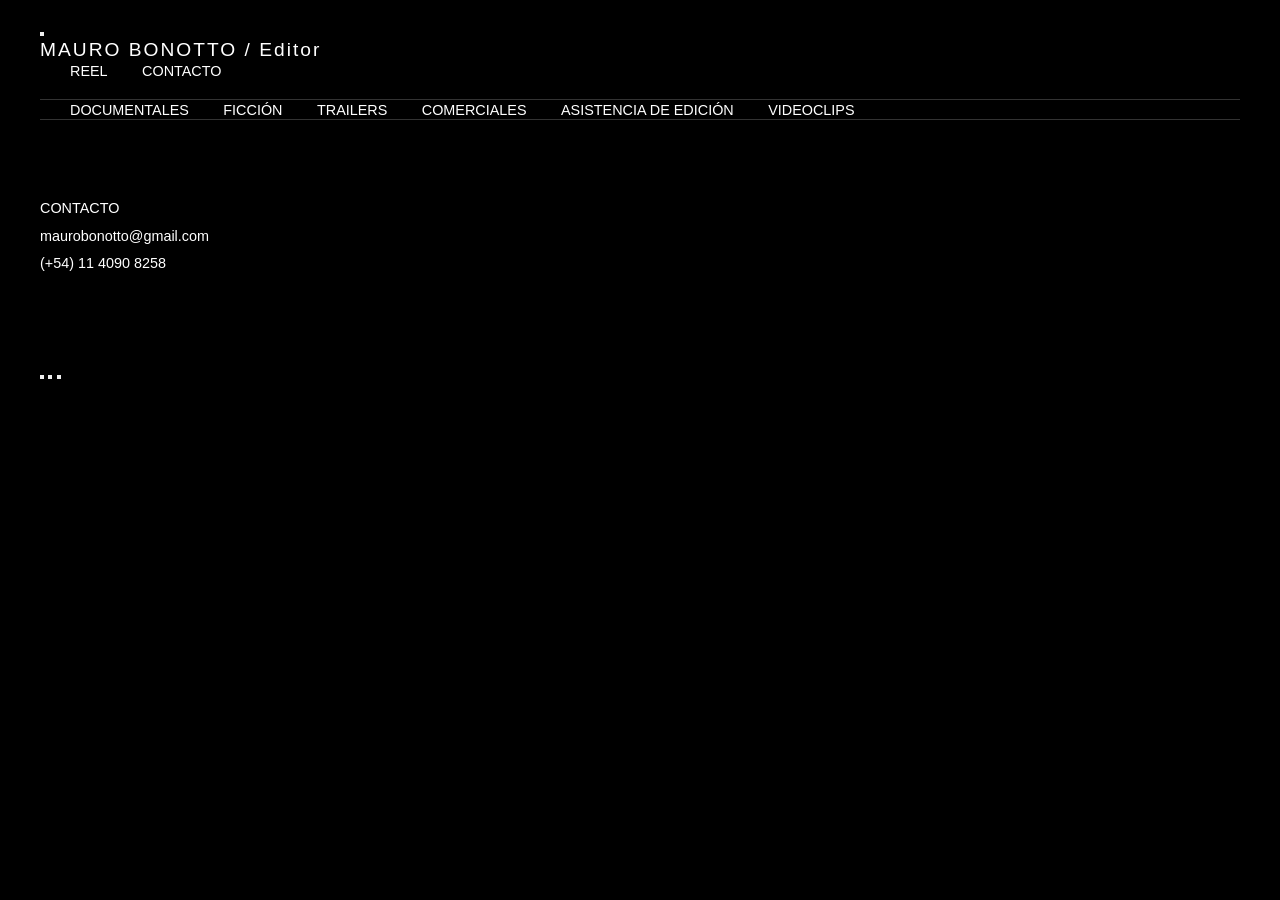
==== index.html @ d6634f9d "Update index.html" ====
<!DOCTYPE html>
<html lang="es">
<head>
    <meta charset="UTF-8">
    <meta name="viewport" content="width=device-width, initial-scale=1.0">
    <title>MAURO BONOTTO / Editor</title>
    <link rel="stylesheet" href="styles.css">
</head>
<body>
    <header class="navbar">
        <div class="navbar-container">
            <button class="menu-toggle" id="menu-toggle" aria-label="Abrir menú">
                <span class="bar"></span>
                <span class="bar"></span>
                <span class="bar"></span>
            </button>
            <h1 class="brand-title">MAURO BONOTTO / Editor</h1>
            <nav class="nav-links">
                <a href="#" id="btnReel">Reel</a>
                <a href="#contacto">Contacto</a>
            </nav>
        </div>
    </header>

    <div class="menu-overlay" id="menu-overlay"></div>
    <div class="sidebar-menu" id="sidebar-menu">
        <nav class="sidebar-nav">
            <a href="#documentales" class="sidebar-link">DOCUMENTALES</a>
            <a href="#ficcion" class="sidebar-link">FICCIÓN</a>
            <a href="#trailers" class="sidebar-link">TRAILERS</a>
            <a href="#comerciales" class="sidebar-link">COMERCIALES</a>
            <a href="#asistencia" class="sidebar-link">ASISTENCIA DE EDICIÓN</a>
            <a href="#videoclips" class="sidebar-link">VIDEOCLIPS</a>
        </nav>
    </div>

    <main id="portfolio" class="portfolio-container">
        <!-- Las secciones se generarán dinámicamente con JavaScript -->
    </main>

    <footer id="contacto" class="contact-section">
        <div class="contact-content">
            <p>CONTACTO</p>
            <p>maurobonotto@gmail.com</p>
            <p>(+54) 11 4090 8258</p>
        </div>
    </footer>

    <div class="video-modal" id="video-modal">
        <button class="modal-close" id="modal-close" aria-label="Cerrar modal"></button>
        <button class="nav-btn prev" id="btn-prev" aria-label="Anterior"></button>
        <button class="nav-btn next" id="btn-next" aria-label="Siguiente"></button>
        <div class="modal-content" id="modal-media-content"></div>
    </div>

    <script src="script.js"></script>
</body>
</html>
---- styles.css ----
/* Reset y Base */
* {
    margin: 0;
    padding: 0;
    box-sizing: border-box;
}

body {
    background-color: #000000;
    color: #ffffff;
    font-family: 'Helvetica Neue', Helvetica, Arial, sans-serif;
    line-height: 1.2;
    padding: 0 40px;
}

/* Header */
header {
    height: 100px;
    display: flex;
    align-items: center;
    justify-content: space-between;
    border-bottom: 1px solid #333;
}

h1 {
    font-size: 1.2rem;
    font-weight: 400;
    letter-spacing: 2px;
}

nav a {
    color: #ffffff;
    text-decoration: none;
    font-size: 0.9rem;
    margin-left: 30px;
    text-transform: uppercase;
}

/* Secciones y Grilla */
section {
    padding: 60px 0;
}

h2 {
    font-size: 1.5rem;
    margin-bottom: 30px;
    text-transform: uppercase;
    font-weight: 300;
}

.projects-grid {
    display: grid;
    grid-template-columns: repeat(auto-fill, minmax(320px, 1fr));
    gap: 40px 20px;
}

.project-card {
    display: flex;
    flex-direction: column;
}

.project-card img {
    width: 100%;
    aspect-ratio: 16 / 9;
    object-fit: cover;
    background-color: #1a1a1a;
}

.project-info {
    margin-top: 15px;
}

.project-title {
    font-size: 1rem;
    font-weight: bold;
}

.project-desc {
    font-size: 0.85rem;
    color: #888;
    margin-top: 5px;
}

/* Contacto */
footer {
    padding: 80px 0;
    border-top: 1px solid #333;
    font-size: 0.9rem;
}

footer p {
    margin-bottom: 10px;
}
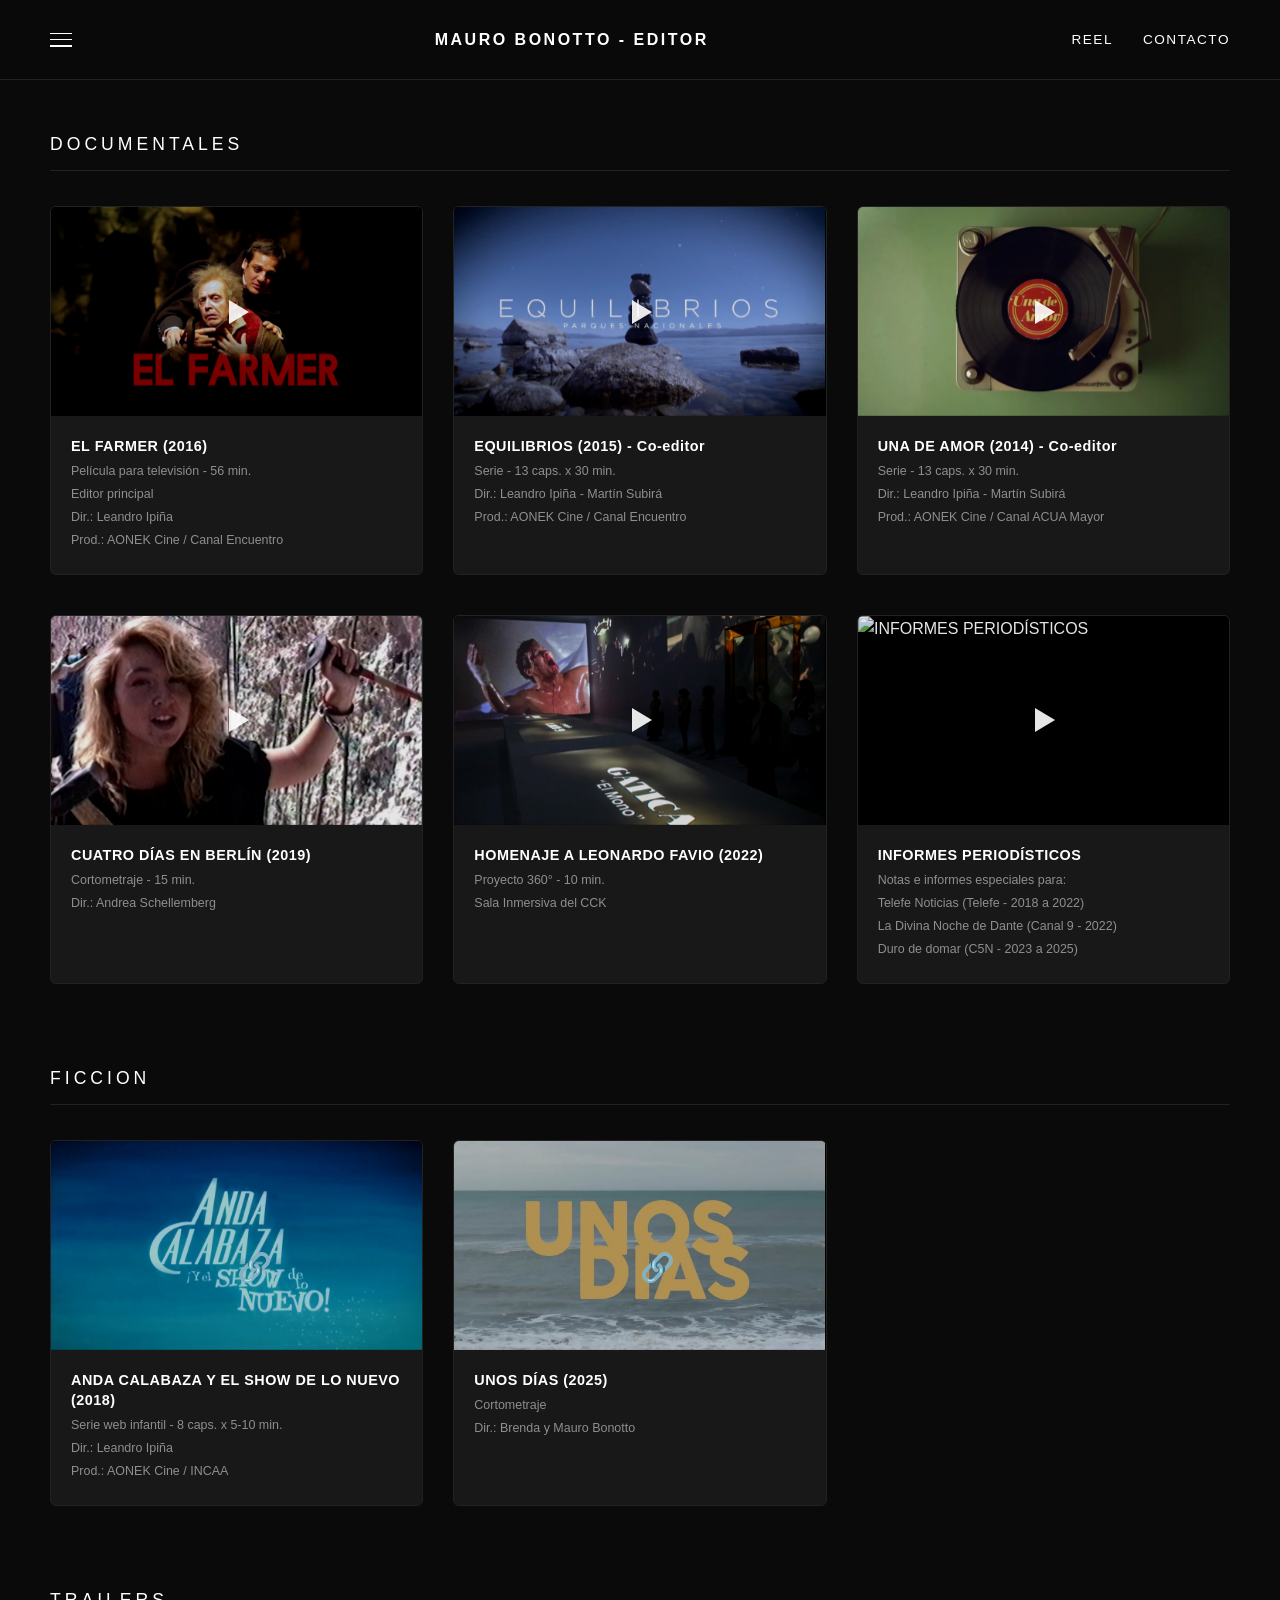
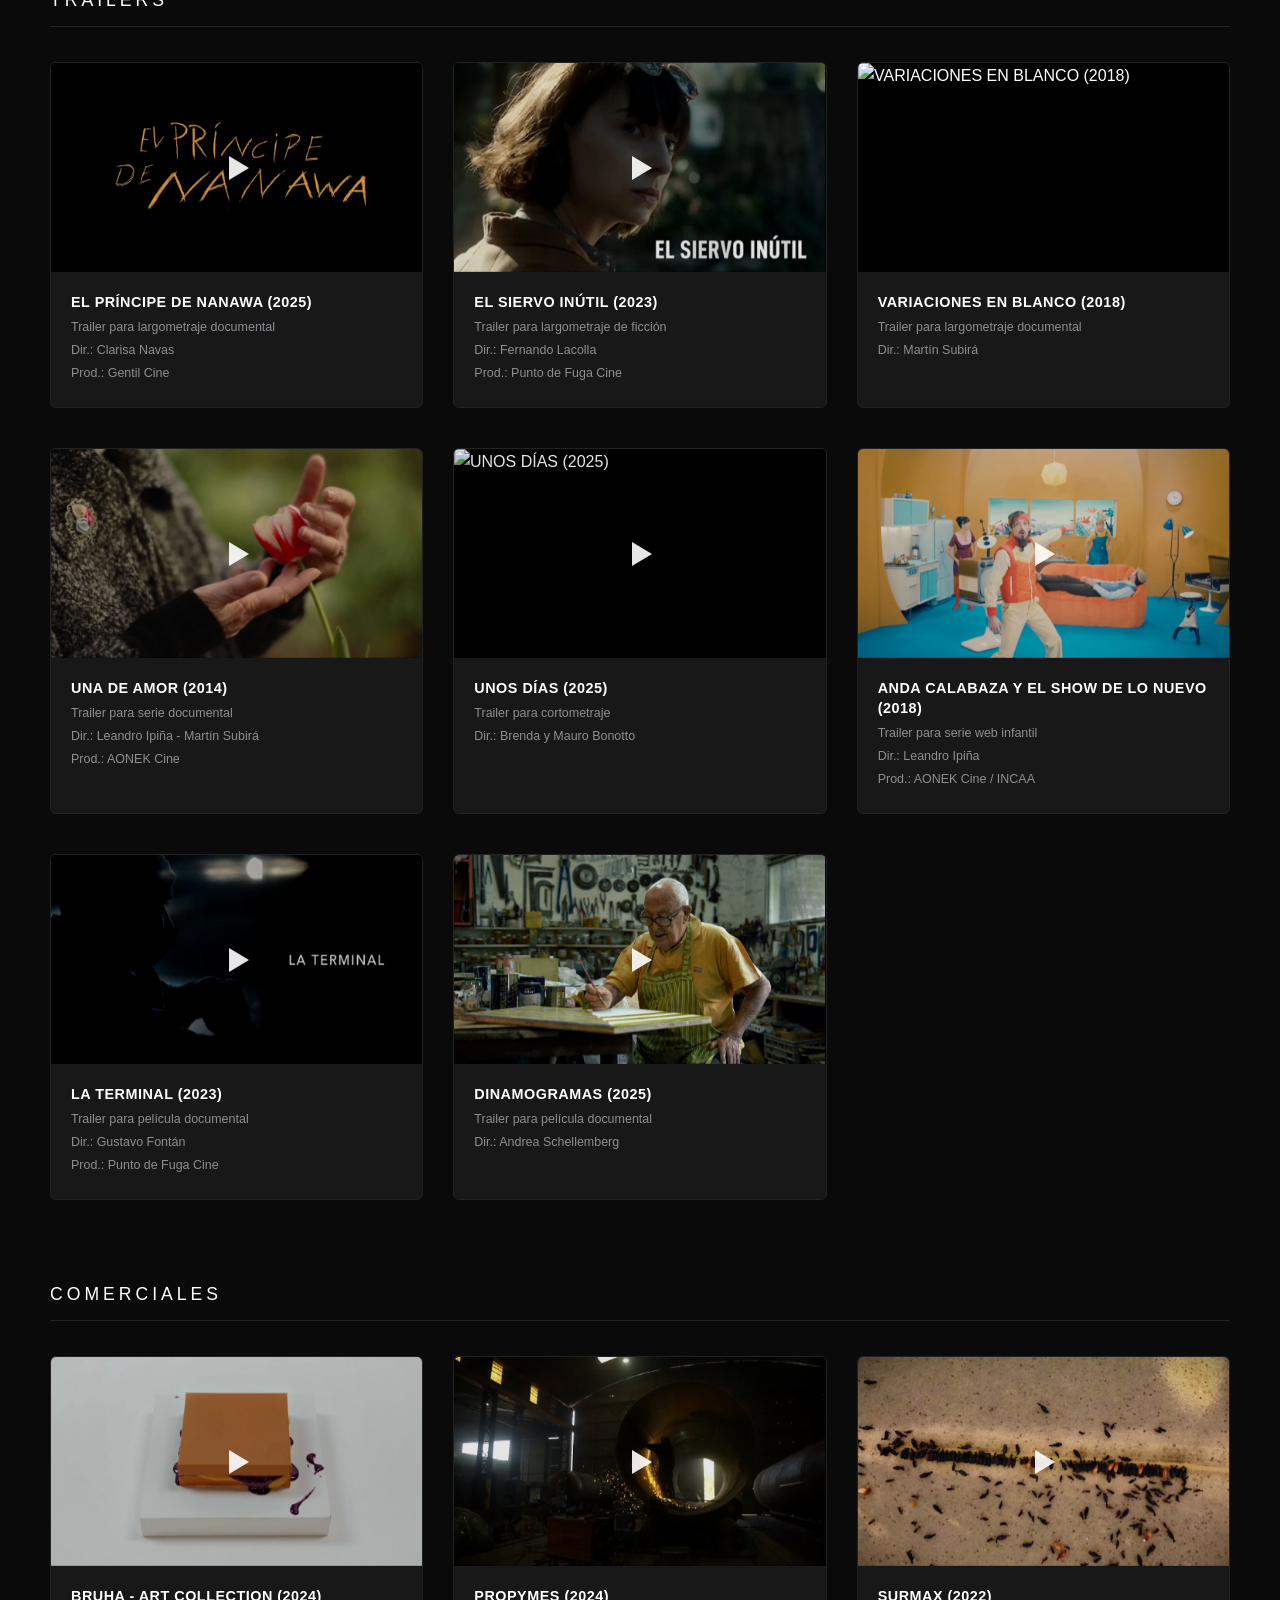
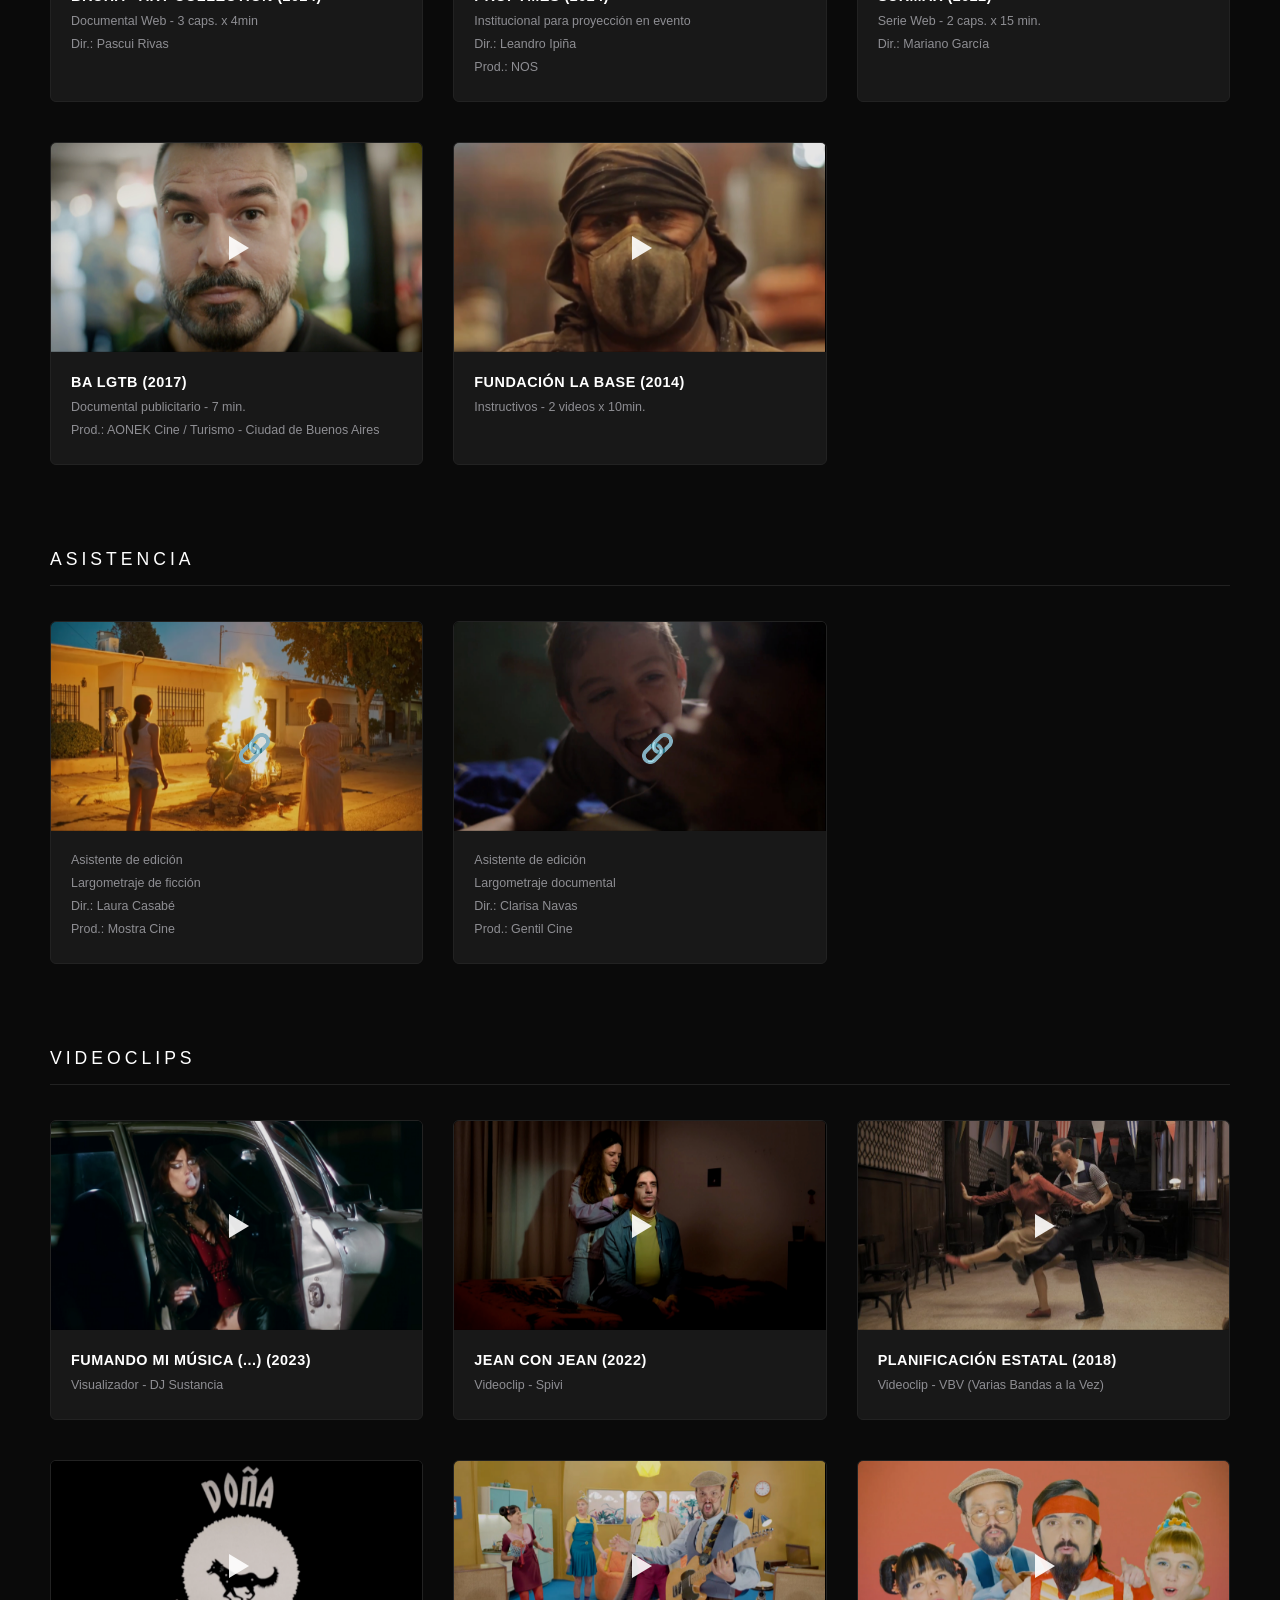
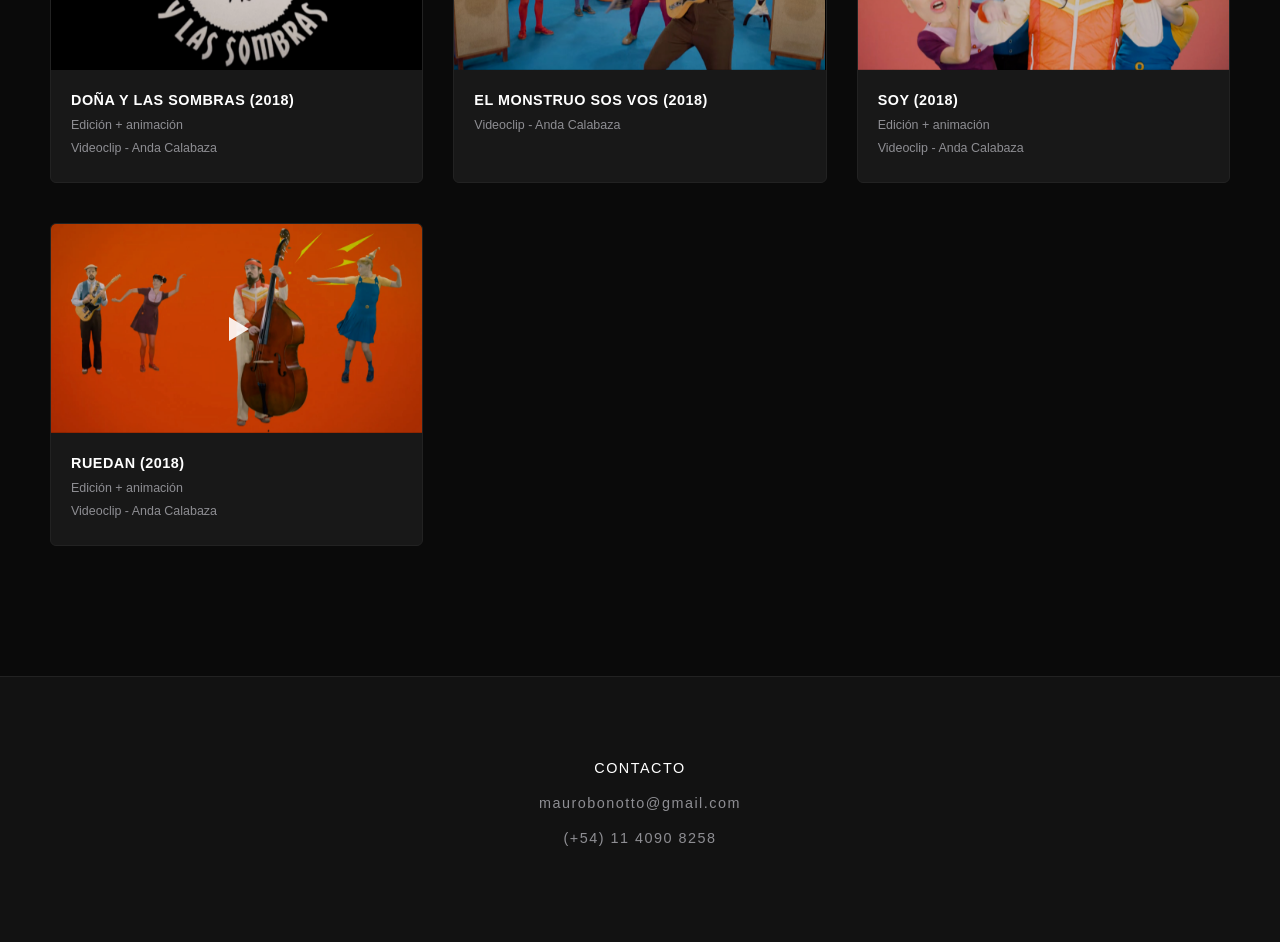
==== commit c99f80ed: "Update index.html" ====
--- a/index.html
+++ b/index.html
@@ -14,7 +14,7 @@
                 <span class="bar"></span>
                 <span class="bar"></span>
             </button>
-            <h1 class="brand-title">MAURO BONOTTO / Editor</h1>
+            <h1 class="brand-title">MAURO BONOTTO - Editor</h1>
             <nav class="nav-links">
                 <a href="#" id="btnReel">Reel</a>
                 <a href="#contacto">Contacto</a>
@@ -34,9 +34,7 @@
         </nav>
     </div>
 
-    <main id="portfolio" class="portfolio-container">
-        <!-- Las secciones se generarán dinámicamente con JavaScript -->
-    </main>
+    <main id="portfolio" class="portfolio-container"></main>
 
     <footer id="contacto" class="contact-section">
         <div class="contact-content">
--- a/styles.css
+++ b/styles.css
@@ -1,93 +1,516 @@
-/* Reset y Base */
-* {
+/* ==========================================================================
+   1. RESET MODERNO Y OPTIMIZACIONES TIPOGRÁFICAS
+   ========================================================================== */
+*, *::before, *::after {
+    box-sizing: border-box;
     margin: 0;
     padding: 0;
-    box-sizing: border-box;
+}
+
+html {
+    scroll-behavior: smooth;
+    text-size-adjust: 100%;
 }
 
 body {
-    background-color: #000000;
-    color: #ffffff;
-    font-family: 'Helvetica Neue', Helvetica, Arial, sans-serif;
-    line-height: 1.2;
-    padding: 0 40px;
-}
-
-/* Header */
-header {
-    height: 100px;
+    background-color: var(--bg-primary);
+    color: var(--text-main);
+    font-family: var(--font-base);
+    line-height: 1.6;
+    text-rendering: optimizeLegibility;
+    -webkit-font-smoothing: antialiased;
+    -moz-osx-font-smoothing: grayscale;
+    padding-top: var(--header-height);
+    overflow-x: hidden;
+}
+
+img {
+    display: block;
+    max-width: 100%;
+    height: auto;
+}
+
+/* ==========================================================================
+   2. VARIABLES DE DISEÑO (SISTEMA DE DISEÑO)
+   ========================================================================== */
+:root {
+    --bg-primary: #0a0a0a;
+    --bg-surface: #121212;
+    --bg-card: #181818;
+    --text-main: #ffffff;
+    --text-muted: #8e8e93;
+    --accent: #ffffff;
+    --border-color: #222222;
+    --font-base: -apple-system, BlinkMacSystemFont, "SF Pro Display", "Segoe UI", Roboto, Helvetica, Arial, sans-serif;
+    --max-width: 1240px;
+    --header-height: 80px;
+    --transition-smooth: 0.3s cubic-bezier(0.25, 1, 0.5, 1);
+}
+
+/* ==========================================================================
+   3. NAVEGACIÓN Y CABECERA (NAVBAR)
+   ========================================================================== */
+.navbar {
+    position: fixed;
+    top: 0;
+    left: 0;
+    width: 100%;
+    height: var(--header-height);
+    background-color: rgba(10, 10, 10, 0.85);
+    backdrop-filter: blur(20px);
+    -webkit-backdrop-filter: blur(20px);
+    border-bottom: 1px solid var(--border-color);
+    z-index: 1000;
+}
+
+.navbar-container {
+    max-width: var(--max-width);
+    height: 100%;
+    margin: 0 auto;
+    padding: 0 30px;
     display: flex;
     align-items: center;
     justify-content: space-between;
-    border-bottom: 1px solid #333;
-}
-
-h1 {
-    font-size: 1.2rem;
-    font-weight: 400;
+}
+
+.brand-title {
+    font-size: 1rem;
+    font-weight: 600;
+    letter-spacing: 2.5px;
+    text-transform: uppercase;
+}
+
+.nav-links {
+    display: flex;
+    gap: 30px;
+}
+
+.nav-links a {
+    color: var(--text-main);
+    text-decoration: none;
+    font-size: 0.85rem;
+    font-weight: 500;
+    letter-spacing: 1.5px;
+    text-transform: uppercase;
+    transition: opacity var(--transition-smooth);
+}
+
+.nav-links a:hover {
+    opacity: 0.6;
+}
+
+/* Botón Menú Hamburguesa */
+.menu-toggle {
+    display: flex;
+    flex-direction: column;
+    justify-content: space-between;
+    width: 22px;
+    height: 14px;
+    background: none;
+    border: none;
+    cursor: pointer;
+    z-index: 1100;
+}
+
+.menu-toggle .bar {
+    width: 100%;
+    height: 1.5px;
+    background-color: var(--text-main);
+    transition: transform var(--transition-smooth), opacity var(--transition-smooth);
+    transform-origin: left center;
+}
+
+.menu-toggle.open .bar:nth-child(1) {
+    transform: rotate(45deg) translateY(-2px);
+}
+
+.menu-toggle.open .bar:nth-child(2) {
+    opacity: 0;
+    transform: scaleX(0);
+}
+
+.menu-toggle.open .bar:nth-child(3) {
+    transform: rotate(-45deg) translateY(2px);
+}
+
+/* ==========================================================================
+   4. MENÚ LATERAL DESPLEGABLE (SIDEBAR)
+   ========================================================================== */
+.sidebar-menu {
+    position: fixed;
+    top: 0;
+    left: -320px;
+    width: 320px;
+    height: 100%;
+    background-color: var(--bg-surface);
+    border-right: 1px solid var(--border-color);
+    transition: transform var(--transition-smooth);
+    z-index: 1050;
+    padding-top: 110px;
+    will-change: transform;
+}
+
+.sidebar-menu.active {
+    transform: translateX(320px);
+}
+
+.sidebar-nav {
+    display: flex;
+    flex-direction: column;
+}
+
+.sidebar-link {
+    color: var(--text-muted);
+    text-decoration: none;
+    padding: 16px 40px;
+    font-size: 0.8rem;
+    font-weight: 500;
     letter-spacing: 2px;
-}
-
-nav a {
-    color: #ffffff;
-    text-decoration: none;
-    font-size: 0.9rem;
-    margin-left: 30px;
-    text-transform: uppercase;
-}
-
-/* Secciones y Grilla */
-section {
-    padding: 60px 0;
-}
-
-h2 {
-    font-size: 1.5rem;
-    margin-bottom: 30px;
-    text-transform: uppercase;
-    font-weight: 300;
+    border-left: 2px solid transparent;
+    transition: color var(--transition-smooth), background-color var(--transition-smooth), border-color var(--transition-smooth);
+}
+
+.sidebar-link:hover {
+    color: var(--text-main);
+    background-color: rgba(255, 255, 255, 0.03);
+    border-left-color: var(--accent);
+}
+
+.menu-overlay {
+    position: fixed;
+    top: 0;
+    left: 0;
+    width: 100vw;
+    height: 100vh;
+    background-color: rgba(0, 0, 0, 0.6);
+    opacity: 0;
+    visibility: hidden;
+    transition: opacity var(--transition-smooth), visibility var(--transition-smooth);
+    z-index: 1040;
+    backdrop-filter: blur(4px);
+    -webkit-backdrop-filter: blur(4px);
+}
+
+.menu-overlay.active {
+    opacity: 1;
+    visibility: visible;
+}
+
+/* ==========================================================================
+   5. CONTENEDOR PRINCIPAL Y MATRIZ DE PROYECTOS (GRID)
+   ========================================================================== */
+.portfolio-container {
+    max-width: var(--max-width);
+    margin: 0 auto;
+    padding: 50px 30px;
+}
+
+.category-section {
+    margin-bottom: 80px;
+    scroll-margin-top: calc(var(--header-height) + 20px);
+}
+
+.category-title {
+    font-size: 1.1rem;
+    font-weight: 500;
+    letter-spacing: 4px;
+    margin-bottom: 35px;
+    border-bottom: 1px solid var(--border-color);
+    padding-bottom: 12px;
 }
 
 .projects-grid {
     display: grid;
-    grid-template-columns: repeat(auto-fill, minmax(320px, 1fr));
-    gap: 40px 20px;
-}
-
+    grid-template-columns: repeat(3, 1fr);
+    gap: 40px 30px;
+}
+
+/* Tarjetas de Contenido */
 .project-card {
+    background-color: var(--bg-card);
+    border: 1px solid var(--border-color);
+    border-radius: 6px;
+    overflow: hidden;
     display: flex;
     flex-direction: column;
-}
-
-.project-card img {
+    transition: border-color var(--transition-smooth);
+}
+
+.project-card:hover {
+    border-color: #444444;
+}
+
+.image-wrapper {
+    position: relative;
     width: 100%;
     aspect-ratio: 16 / 9;
+    background-color: #000;
+    cursor: pointer;
+    overflow: hidden;
+}
+
+.image-wrapper img {
+    width: 100%;
+    height: 100%;
     object-fit: cover;
-    background-color: #1a1a1a;
-}
-
-.project-info {
-    margin-top: 15px;
+    transition: transform 0.6s cubic-bezier(0.25, 1, 0.5, 1);
+    will-change: transform;
+}
+
+.image-wrapper:hover img {
+    transform: scale(1.04);
+}
+
+/* Capa de Reproducción Avanzada */
+.play-overlay {
+    position: absolute;
+    top: 0;
+    left: 0;
+    width: 100%;
+    height: 100%;
+    background-color: rgba(0, 0, 0, 0.1);
+    display: flex;
+    align-items: center;
+    justify-content: center;
+    transition: background-color var(--transition-smooth);
+}
+
+.image-wrapper:hover .play-overlay {
+    background-color: rgba(0, 0, 0, 0.4);
+}
+
+.play-overlay::after {
+    content: '';
+    width: 0;
+    height: 0;
+    border-top: 12px solid transparent;
+    border-bottom: 12px solid transparent;
+    border-left: 20px solid rgba(255, 255, 255, 0.9);
+    margin-left: 4px;
+    transition: transform var(--transition-smooth);
+}
+
+.image-wrapper:hover .play-overlay::after {
+    transform: scale(1.1);
+}
+
+/* Icono para enlace externo */
+.image-wrapper.link-externo .play-overlay::after {
+    content: '🔗';
+    border: none;
+    font-size: 28px;
+    background: none;
+    margin-left: 0;
 }
 
 .project-title {
-    font-size: 1rem;
-    font-weight: bold;
-}
-
-.project-desc {
-    font-size: 0.85rem;
-    color: #888;
-    margin-top: 5px;
-}
-
-/* Contacto */
-footer {
-    padding: 80px 0;
-    border-top: 1px solid #333;
     font-size: 0.9rem;
-}
-
-footer p {
-    margin-bottom: 10px;
-}
+    font-weight: 600;
+    letter-spacing: 0.5px;
+    padding: 20px 20px 6px 20px;
+    line-height: 1.4;
+}
+
+.project-details {
+    padding: 0 20px 20px 20px;
+    flex-grow: 1;
+}
+
+.project-detail-line {
+    font-size: 0.78rem;
+    color: var(--text-muted);
+    margin-bottom: 3px;
+}
+
+/* Modificadores estéticos específicos */
+.title-shorten .project-title {
+    display: none;
+}
+.title-shorten .project-details {
+    padding-top: 20px;
+}
+
+/* ==========================================================================
+   6. INTERFAZ MODAL Y CONTENEDORES DE VIDEO
+   ========================================================================== */
+.video-modal {
+    position: fixed;
+    top: 0;
+    left: 0;
+    width: 100vw;
+    height: 100vh;
+    background-color: rgba(5, 5, 5, 0.98);
+    display: flex;
+    align-items: center;
+    justify-content: center;
+    opacity: 0;
+    visibility: hidden;
+    transition: opacity var(--transition-smooth), visibility var(--transition-smooth);
+    z-index: 2000;
+}
+
+.video-modal.active {
+    opacity: 1;
+    visibility: visible;
+}
+
+.modal-content {
+    width: 92%;
+    max-width: 1000px;
+    position: relative;
+    box-shadow: 0 20px 50px rgba(0,0,0,0.8);
+}
+
+.iframe-container {
+    position: relative;
+    width: 100%;
+    aspect-ratio: 16 / 9;
+}
+
+.iframe-container iframe {
+    position: absolute;
+    top: 0;
+    left: 0;
+    width: 100%;
+    height: 100%;
+    border: 0;
+}
+
+.modal-close {
+    position: absolute;
+    top: -45px;
+    right: 0;
+    background: none;
+    border: none;
+    color: var(--text-muted);
+    font-size: 32px;
+    line-height: 1;
+    cursor: pointer;
+    transition: color var(--transition-smooth);
+}
+
+.modal-close::before {
+    content: '✕';
+}
+
+.modal-close:hover {
+    color: var(--text-main);
+}
+
+.nav-btn {
+    position: absolute;
+    top: 50%;
+    transform: translateY(-50%);
+    background: rgba(20, 20, 20, 0.6);
+    border: 1px solid rgba(255,255,255,0.1);
+    color: #fff;
+    font-size: 20px;
+    padding: 16px 20px;
+    cursor: pointer;
+    z-index: 2100;
+    display: none;
+    border-radius: 6px;
+    transition: background var(--transition-smooth), border-color var(--transition-smooth);
+    backdrop-filter: blur(10px);
+    -webkit-backdrop-filter: blur(10px);
+}
+
+.nav-btn:hover {
+    background: rgba(0, 0, 0, 0.9);
+    border-color: rgba(255,255,255,0.3);
+}
+
+.prev {
+    left: -80px;
+}
+
+.next {
+    right: -80px;
+}
+
+/* ==========================================================================
+   7. SECCIÓN DE CONTACTO (FOOTER)
+   ========================================================================== */
+.contact-section {
+    border-top: 1px solid var(--border-color);
+    padding: 80px 30px;
+    text-align: center;
+    background-color: var(--bg-surface);
+}
+
+.contact-content p {
+    font-size: 0.9rem;
+    font-weight: 500;
+    letter-spacing: 1.5px;
+    margin-bottom: 12px;
+    color: var(--text-muted);
+}
+
+.contact-content p:first-child {
+    color: var(--text-main);
+}
+
+/* ==========================================================================
+   8. RESPONSIVE DESIGN (BREAKPOINTS)
+   ========================================================================== */
+@media (max-width: 1200px) {
+    .prev { left: 20px; }
+    .next { right: 20px; }
+    .modal-close {
+        top: 20px;
+        right: 20px;
+        z-index: 2200;
+        background: rgba(0,0,0,0.5);
+        width: 44px;
+        height: 44px;
+        border-radius: 50%;
+        font-size: 24px;
+        display: flex;
+        align-items: center;
+        justify-content: center;
+    }
+    .modal-close::before {
+        content: '✕';
+    }
+}
+
+@media (max-width: 1024px) {
+    .projects-grid {
+        grid-template-columns: repeat(2, 1fr);
+        gap: 30px;
+    }
+}
+
+@media (max-width: 768px) {
+    :root {
+        --header-height: 70px;
+    }
+    .portfolio-container {
+        padding: 40px 20px;
+    }
+    .projects-grid {
+        grid-template-columns: 1fr;
+        gap: 30px;
+    }
+    .brand-title {
+        font-size: 0.9rem;
+        letter-spacing: 1.5px;
+    }
+    .nav-links {
+        display: none;
+    }
+    .sidebar-menu {
+        width: 280px;
+        left: -280px;
+    }
+    .sidebar-menu.active {
+        transform: translateX(280px);
+    }
+    .sidebar-link {
+        padding: 16px 30px;
+    }
+    .nav-btn {
+        padding: 12px 16px;
+        font-size: 16px;
+    }
+}
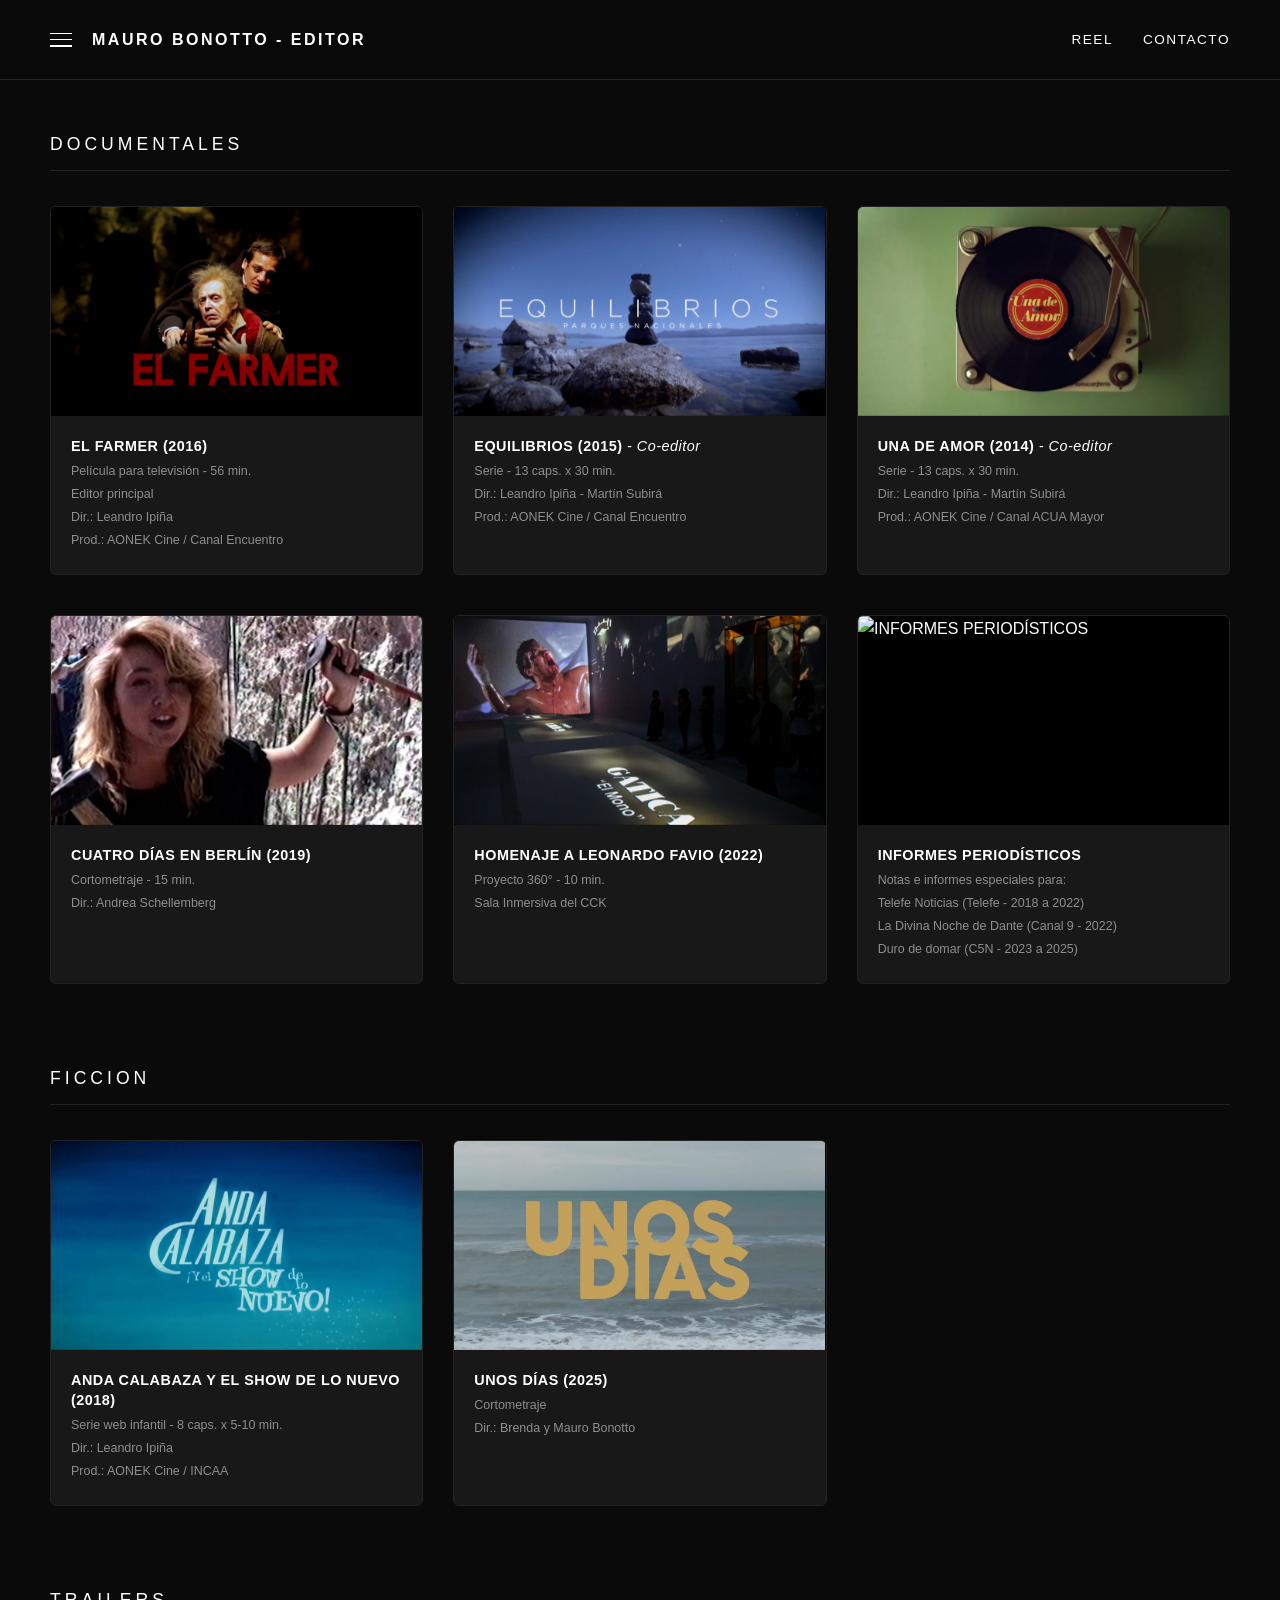
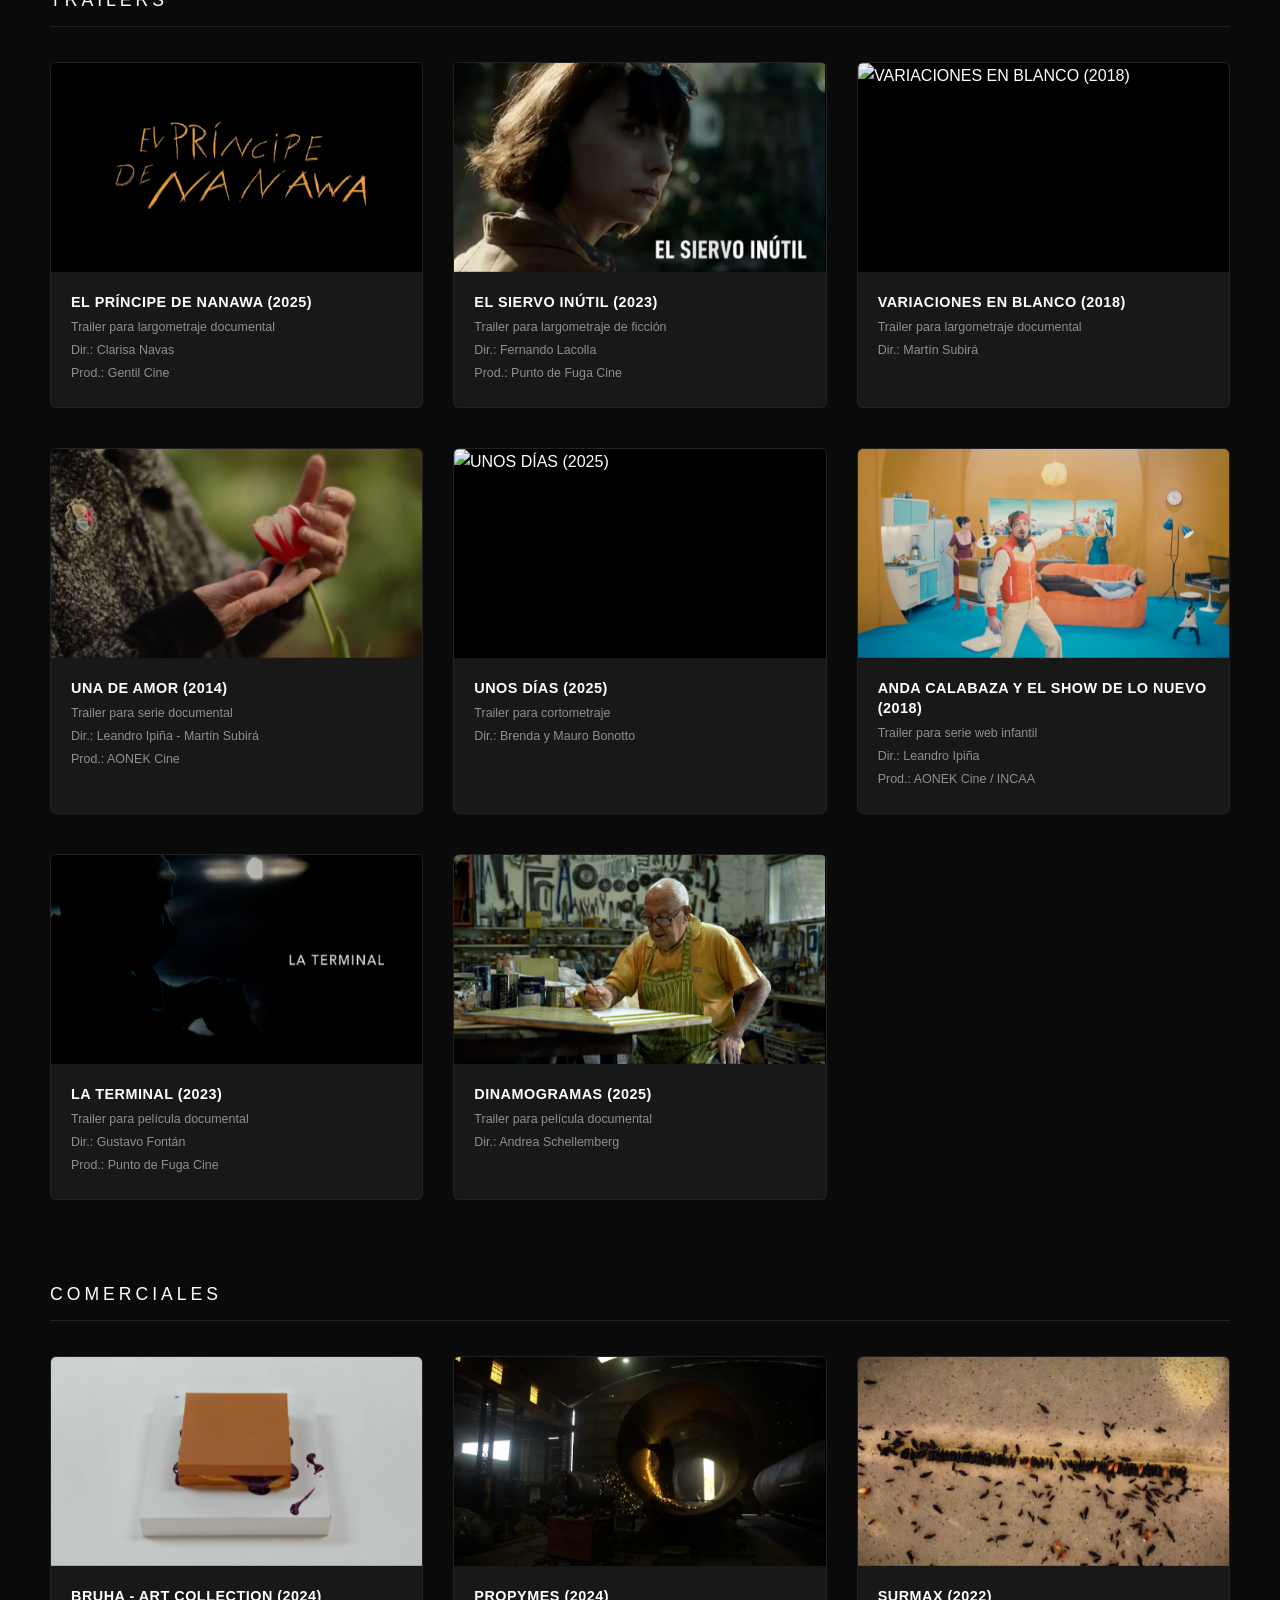
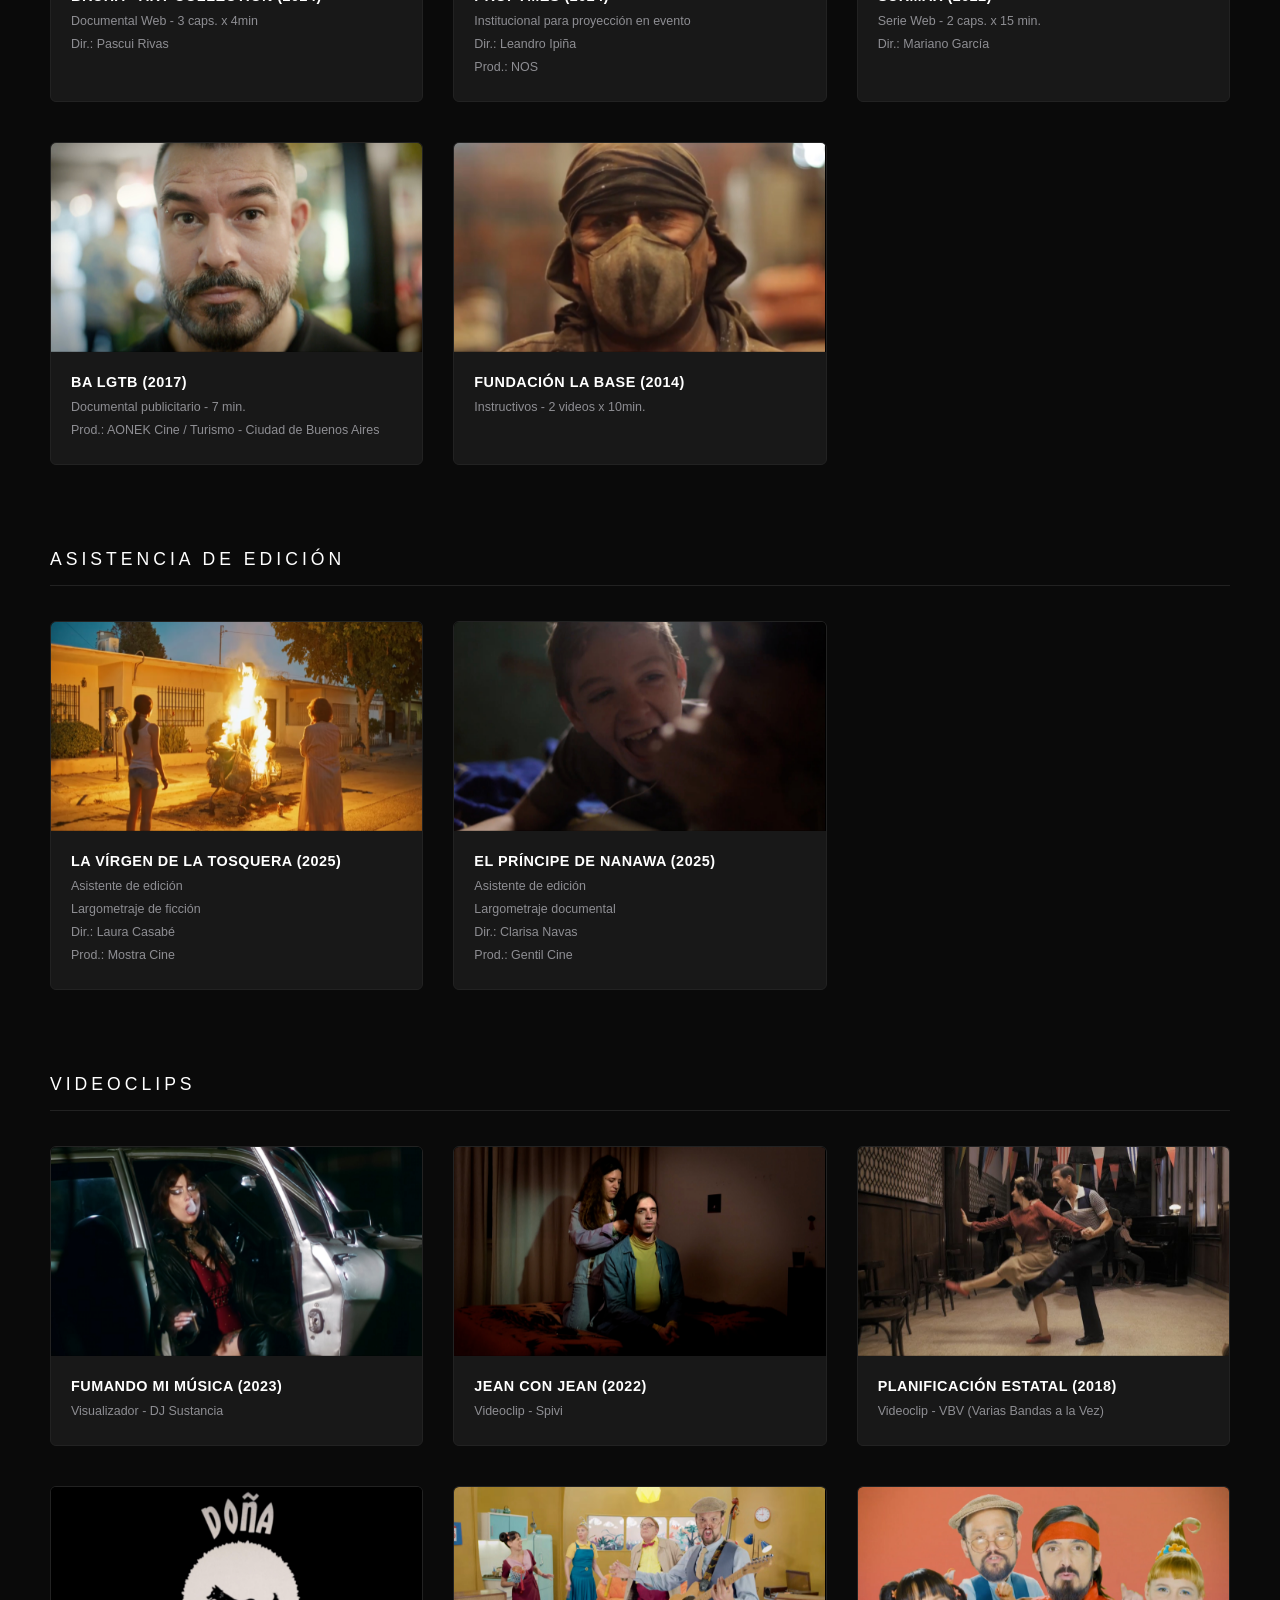
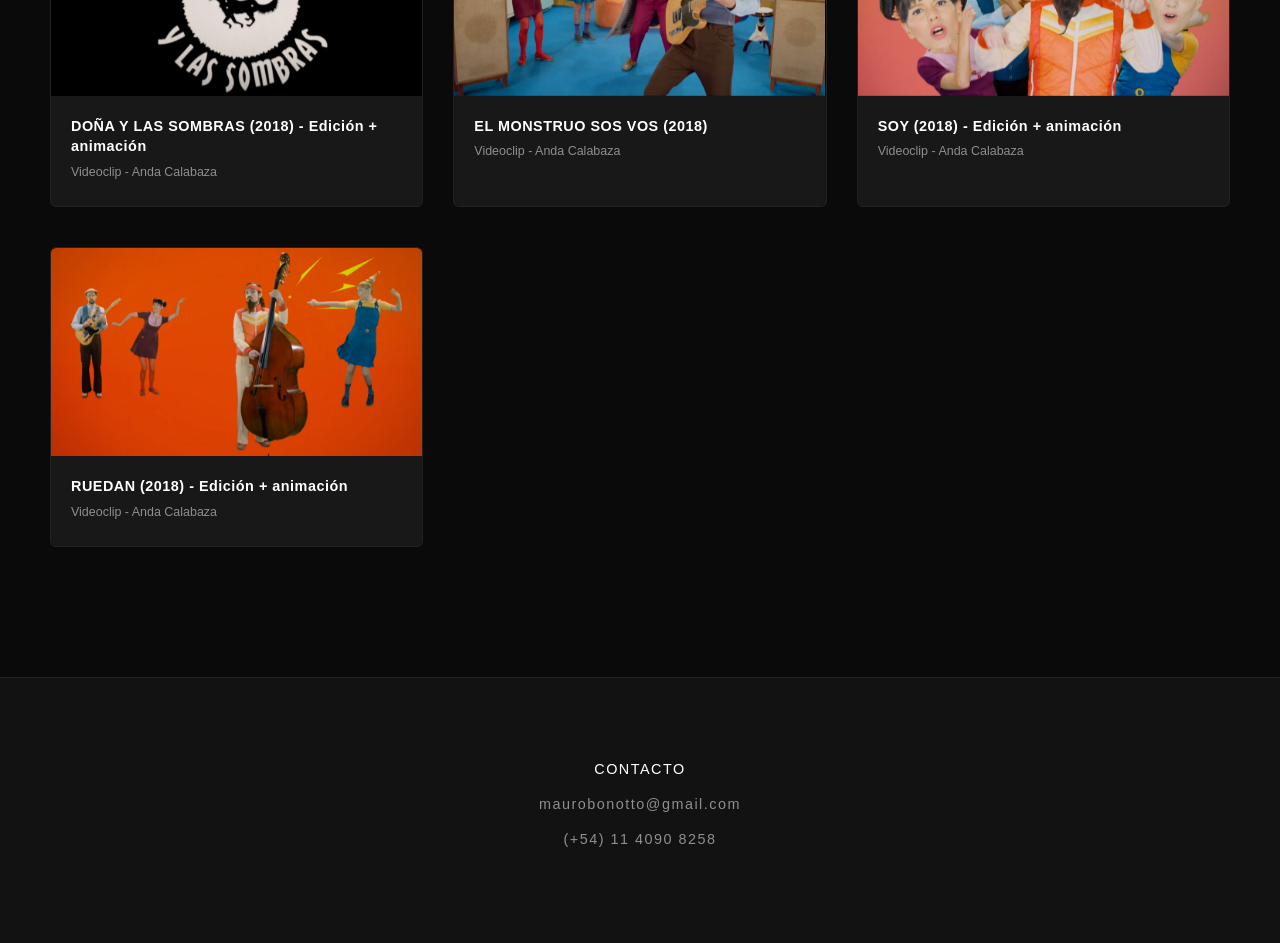
==== commit 569c08b3: "Update index.html" ====
--- a/index.html
+++ b/index.html
@@ -31,6 +31,8 @@
             <a href="#comerciales" class="sidebar-link">COMERCIALES</a>
             <a href="#asistencia" class="sidebar-link">ASISTENCIA DE EDICIÓN</a>
             <a href="#videoclips" class="sidebar-link">VIDEOCLIPS</a>
+            <a href="#" id="sidebarReel" class="sidebar-link">REEL</a>
+            <a href="#contacto" id="sidebarContacto" class="sidebar-link">CONTACTO</a>
         </nav>
     </div>
 
@@ -45,10 +47,12 @@
     </footer>
 
     <div class="video-modal" id="video-modal">
-        <button class="modal-close" id="modal-close" aria-label="Cerrar modal"></button>
-        <button class="nav-btn prev" id="btn-prev" aria-label="Anterior"></button>
-        <button class="nav-btn next" id="btn-next" aria-label="Siguiente"></button>
-        <div class="modal-content" id="modal-media-content"></div>
+        <div class="modal-container">
+            <button class="modal-close" id="modal-close" aria-label="Cerrar modal"></button>
+            <button class="nav-btn prev" id="btn-prev" aria-label="Anterior"></button>
+            <button class="nav-btn next" id="btn-next" aria-label="Siguiente"></button>
+            <div class="modal-content" id="modal-media-content"></div>
+        </div>
     </div>
 
     <script src="script.js"></script>
--- a/styles.css
+++ b/styles.css
@@ -31,7 +31,7 @@
 }
 
 /* ==========================================================================
-   2. VARIABLES DE DISEÑO (SISTEMA DE DISEÑO)
+   2. VARIABLES DE DISEÑO
    ========================================================================== */
 :root {
     --bg-primary: #0a0a0a;
@@ -48,7 +48,7 @@
 }
 
 /* ==========================================================================
-   3. NAVEGACIÓN Y CABECERA (NAVBAR)
+   3. NAVEGACIÓN Y CABECERA
    ========================================================================== */
 .navbar {
     position: fixed;
@@ -70,7 +70,7 @@
     padding: 0 30px;
     display: flex;
     align-items: center;
-    justify-content: space-between;
+    gap: 20px;
 }
 
 .brand-title {
@@ -83,6 +83,7 @@
 .nav-links {
     display: flex;
     gap: 30px;
+    margin-left: auto;
 }
 
 .nav-links a {
@@ -99,7 +100,7 @@
     opacity: 0.6;
 }
 
-/* Botón Menú Hamburguesa */
+/* Menú Hamburguesa */
 .menu-toggle {
     display: flex;
     flex-direction: column;
@@ -134,7 +135,7 @@
 }
 
 /* ==========================================================================
-   4. MENÚ LATERAL DESPLEGABLE (SIDEBAR)
+   4. MENÚ LATERAL
    ========================================================================== */
 .sidebar-menu {
     position: fixed;
@@ -197,7 +198,7 @@
 }
 
 /* ==========================================================================
-   5. CONTENEDOR PRINCIPAL Y MATRIZ DE PROYECTOS (GRID)
+   5. CONTENEDOR PRINCIPAL Y GRID
    ========================================================================== */
 .portfolio-container {
     max-width: var(--max-width);
@@ -225,7 +226,7 @@
     gap: 40px 30px;
 }
 
-/* Tarjetas de Contenido */
+/* Tarjetas */
 .project-card {
     background-color: var(--bg-card);
     border: 1px solid var(--border-color);
@@ -261,22 +262,23 @@
     transform: scale(1.04);
 }
 
-/* Capa de Reproducción Avanzada */
+/* Overlay con iconos (aparece solo al hover) */
 .play-overlay {
     position: absolute;
     top: 0;
     left: 0;
     width: 100%;
     height: 100%;
-    background-color: rgba(0, 0, 0, 0.1);
+    background-color: rgba(0, 0, 0, 0.4);
     display: flex;
     align-items: center;
     justify-content: center;
-    transition: background-color var(--transition-smooth);
+    opacity: 0;
+    transition: opacity var(--transition-smooth);
 }
 
 .image-wrapper:hover .play-overlay {
-    background-color: rgba(0, 0, 0, 0.4);
+    opacity: 1;
 }
 
 .play-overlay::after {
@@ -285,7 +287,7 @@
     height: 0;
     border-top: 12px solid transparent;
     border-bottom: 12px solid transparent;
-    border-left: 20px solid rgba(255, 255, 255, 0.9);
+    border-left: 20px solid #ffffff;
     margin-left: 4px;
     transition: transform var(--transition-smooth);
 }
@@ -294,13 +296,15 @@
     transform: scale(1.1);
 }
 
-/* Icono para enlace externo */
+/* Icono enlace externo */
 .image-wrapper.link-externo .play-overlay::after {
     content: '🔗';
     border: none;
-    font-size: 28px;
+    font-size: 32px;
     background: none;
-    margin-left: 0;
+    margin: 0;
+    line-height: 1;
+    color: #ffffff;
 }
 
 .project-title {
@@ -311,6 +315,11 @@
     line-height: 1.4;
 }
 
+.coeditor {
+    font-style: italic;
+    font-weight: normal;
+}
+
 .project-details {
     padding: 0 20px 20px 20px;
     flex-grow: 1;
@@ -322,16 +331,8 @@
     margin-bottom: 3px;
 }
 
-/* Modificadores estéticos específicos */
-.title-shorten .project-title {
-    display: none;
-}
-.title-shorten .project-details {
-    padding-top: 20px;
-}
-
-/* ==========================================================================
-   6. INTERFAZ MODAL Y CONTENEDORES DE VIDEO
+/* ==========================================================================
+   6. MODAL DE VIDEO
    ========================================================================== */
 .video-modal {
     position: fixed;
@@ -429,7 +430,7 @@
 }
 
 /* ==========================================================================
-   7. SECCIÓN DE CONTACTO (FOOTER)
+   7. CONTACTO
    ========================================================================== */
 .contact-section {
     border-top: 1px solid var(--border-color);
@@ -451,7 +452,7 @@
 }
 
 /* ==========================================================================
-   8. RESPONSIVE DESIGN (BREAKPOINTS)
+   8. RESPONSIVE
    ========================================================================== */
 @media (max-width: 1200px) {
     .prev { left: 20px; }
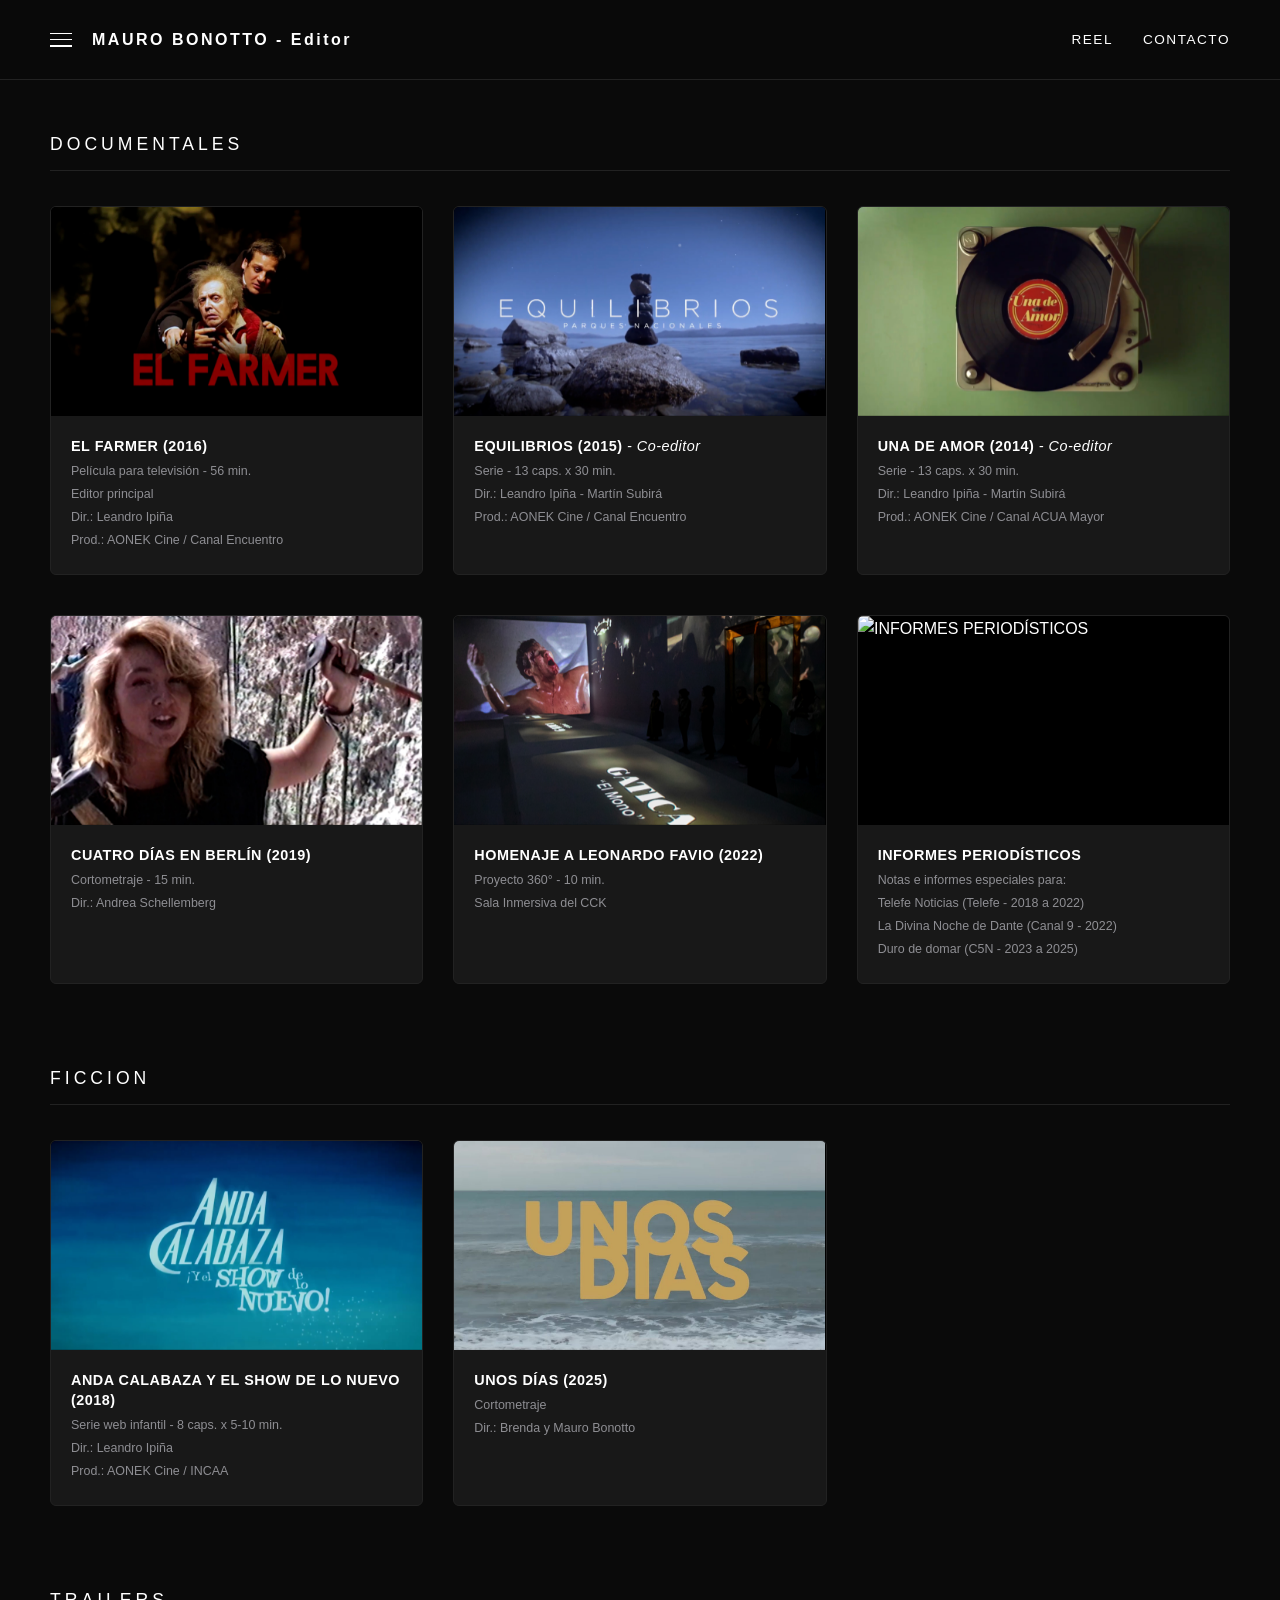
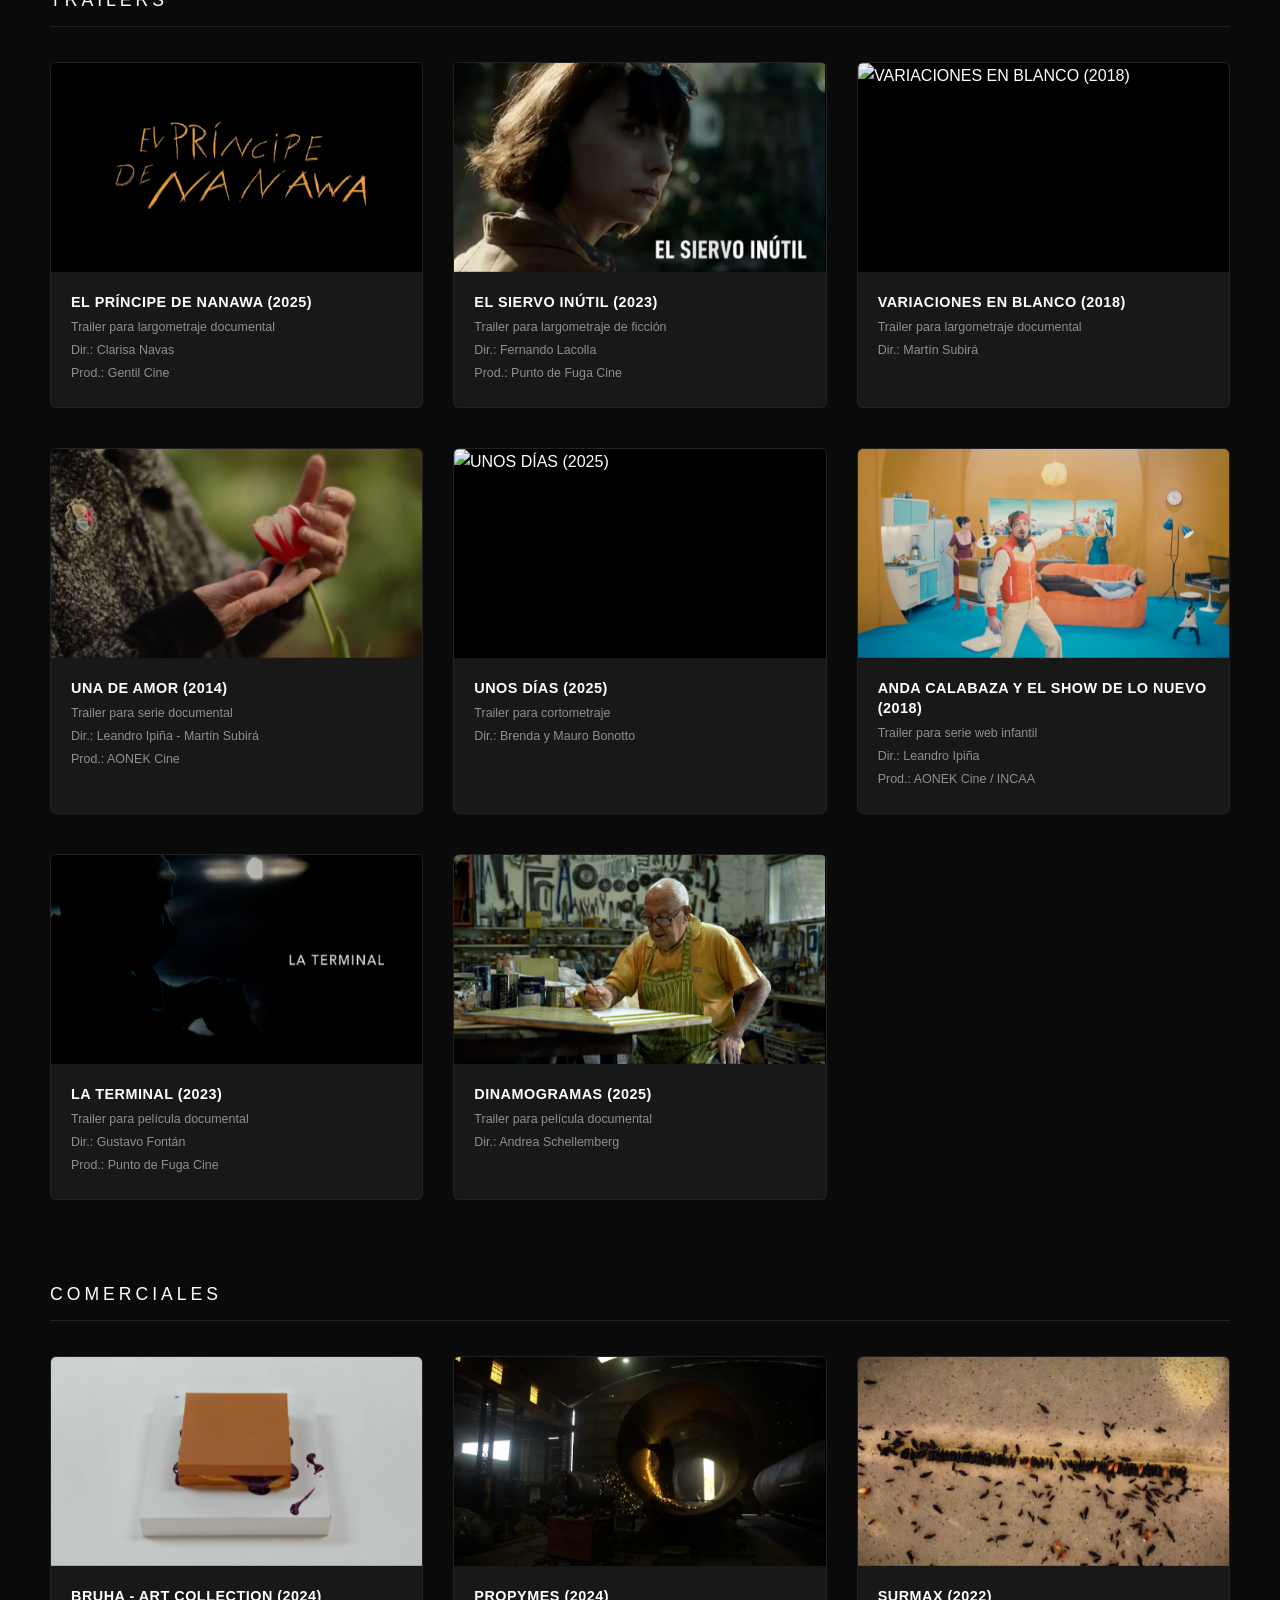
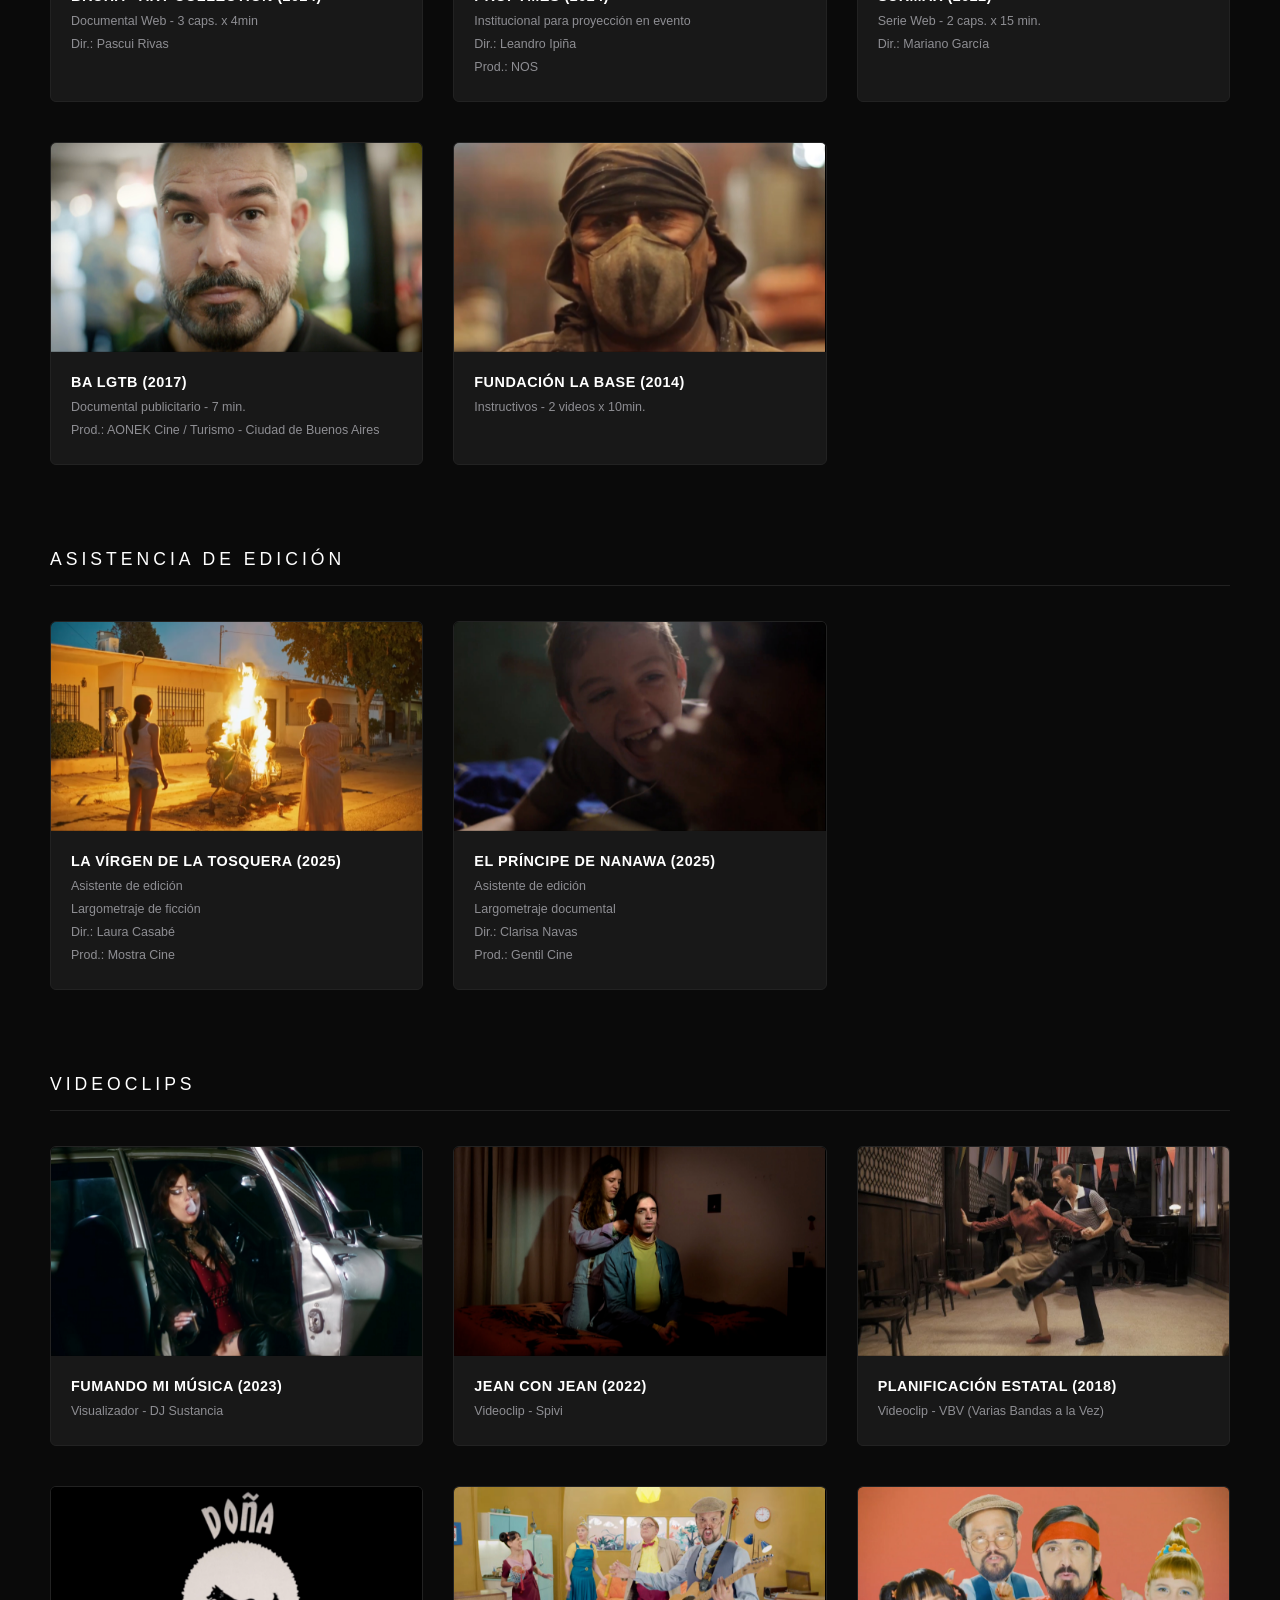
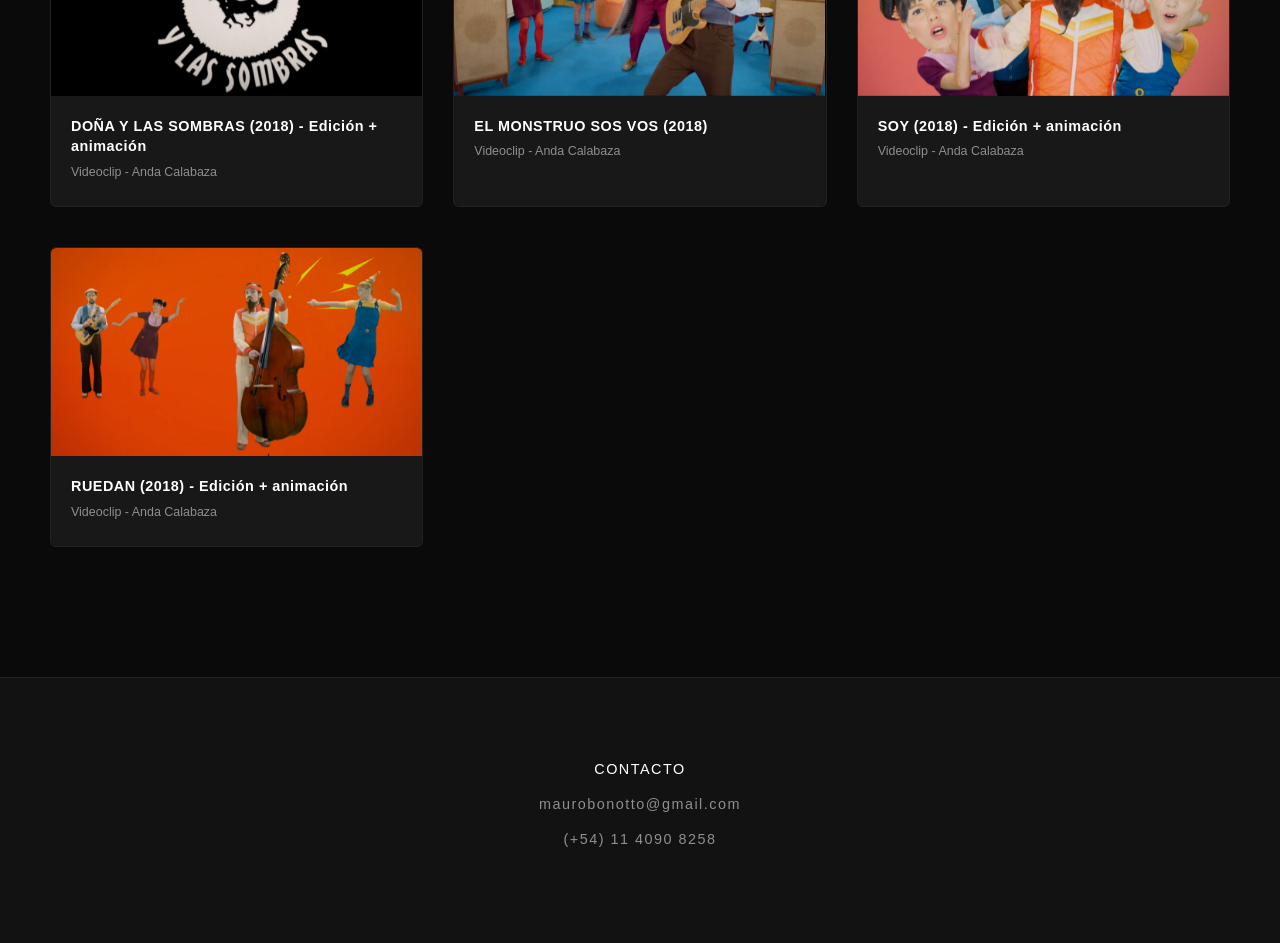
==== commit b46d866c: "Update index.html" ====
--- a/index.html
+++ b/index.html
@@ -31,6 +31,7 @@
             <a href="#comerciales" class="sidebar-link">COMERCIALES</a>
             <a href="#asistencia" class="sidebar-link">ASISTENCIA DE EDICIÓN</a>
             <a href="#videoclips" class="sidebar-link">VIDEOCLIPS</a>
+            <hr class="sidebar-divider">
             <a href="#" id="sidebarReel" class="sidebar-link">REEL</a>
             <a href="#contacto" id="sidebarContacto" class="sidebar-link">CONTACTO</a>
         </nav>
--- a/styles.css
+++ b/styles.css
@@ -77,7 +77,7 @@
     font-size: 1rem;
     font-weight: 600;
     letter-spacing: 2.5px;
-    text-transform: uppercase;
+    text-transform: none; /* Respetar mayúsculas/minúsculas originales */
 }
 
 .nav-links {
@@ -296,7 +296,7 @@
     transform: scale(1.1);
 }
 
-/* Icono enlace externo */
+/* Icono enlace externo: centrado, blanco puro, sin gradiente */
 .image-wrapper.link-externo .play-overlay::after {
     content: '🔗';
     border: none;
@@ -305,6 +305,11 @@
     margin: 0;
     line-height: 1;
     color: #ffffff;
+    display: flex;
+    align-items: center;
+    justify-content: center;
+    width: auto;
+    height: auto;
 }
 
 .project-title {
@@ -332,7 +337,7 @@
 }
 
 /* ==========================================================================
-   6. MODAL DE VIDEO
+   6. MODAL DE VIDEO (con padding para que las flechas y la X no pisen el video)
    ========================================================================== */
 .video-modal {
     position: fixed;
@@ -355,9 +360,15 @@
     visibility: visible;
 }
 
+.modal-container {
+    position: relative;
+    width: 100%;
+    max-width: 1200px;
+    padding: 0 60px; /* Espacio para las flechas fuera del contenido */
+}
+
 .modal-content {
-    width: 92%;
-    max-width: 1000px;
+    width: 100%;
     position: relative;
     box-shadow: 0 20px 50px rgba(0,0,0,0.8);
 }
@@ -388,6 +399,7 @@
     line-height: 1;
     cursor: pointer;
     transition: color var(--transition-smooth);
+    z-index: 2100;
 }
 
 .modal-close::before {
@@ -402,14 +414,13 @@
     position: absolute;
     top: 50%;
     transform: translateY(-50%);
-    background: rgba(20, 20, 20, 0.6);
-    border: 1px solid rgba(255,255,255,0.1);
+    background: rgba(20, 20, 20, 0.8);
+    border: 1px solid rgba(255,255,255,0.2);
     color: #fff;
-    font-size: 20px;
-    padding: 16px 20px;
+    font-size: 24px;
+    padding: 16px 24px;
     cursor: pointer;
     z-index: 2100;
-    display: none;
     border-radius: 6px;
     transition: background var(--transition-smooth), border-color var(--transition-smooth);
     backdrop-filter: blur(10px);
@@ -417,16 +428,16 @@
 }
 
 .nav-btn:hover {
-    background: rgba(0, 0, 0, 0.9);
-    border-color: rgba(255,255,255,0.3);
+    background: rgba(0, 0, 0, 0.95);
+    border-color: rgba(255,255,255,0.5);
 }
 
 .prev {
-    left: -80px;
+    left: 10px;
 }
 
 .next {
-    right: -80px;
+    right: 10px;
 }
 
 /* ==========================================================================
@@ -455,30 +466,18 @@
    8. RESPONSIVE
    ========================================================================== */
 @media (max-width: 1200px) {
-    .prev { left: 20px; }
-    .next { right: 20px; }
+    .modal-container {
+        padding: 0 20px;
+    }
+    .prev {
+        left: 0;
+    }
+    .next {
+        right: 0;
+    }
     .modal-close {
-        top: 20px;
-        right: 20px;
-        z-index: 2200;
-        background: rgba(0,0,0,0.5);
-        width: 44px;
-        height: 44px;
-        border-radius: 50%;
-        font-size: 24px;
-        display: flex;
-        align-items: center;
-        justify-content: center;
-    }
-    .modal-close::before {
-        content: '✕';
-    }
-}
-
-@media (max-width: 1024px) {
-    .projects-grid {
-        grid-template-columns: repeat(2, 1fr);
-        gap: 30px;
+        top: -45px;
+        right: 0;
     }
 }
 
@@ -494,8 +493,8 @@
         gap: 30px;
     }
     .brand-title {
-        font-size: 0.9rem;
-        letter-spacing: 1.5px;
+        font-size: 0.85rem;
+        letter-spacing: 1px;
     }
     .nav-links {
         display: none;
@@ -510,8 +509,26 @@
     .sidebar-link {
         padding: 16px 30px;
     }
+    .modal-container {
+        padding: 0 10px;
+    }
     .nav-btn {
         padding: 12px 16px;
-        font-size: 16px;
-    }
-}
+        font-size: 20px;
+    }
+    .modal-close {
+        top: -40px;
+        right: 0;
+        font-size: 28px;
+    }
+}
+
+@media (max-width: 480px) {
+    .modal-container {
+        padding: 0 5px;
+    }
+    .nav-btn {
+        padding: 8px 12px;
+        font-size: 18px;
+    }
+}
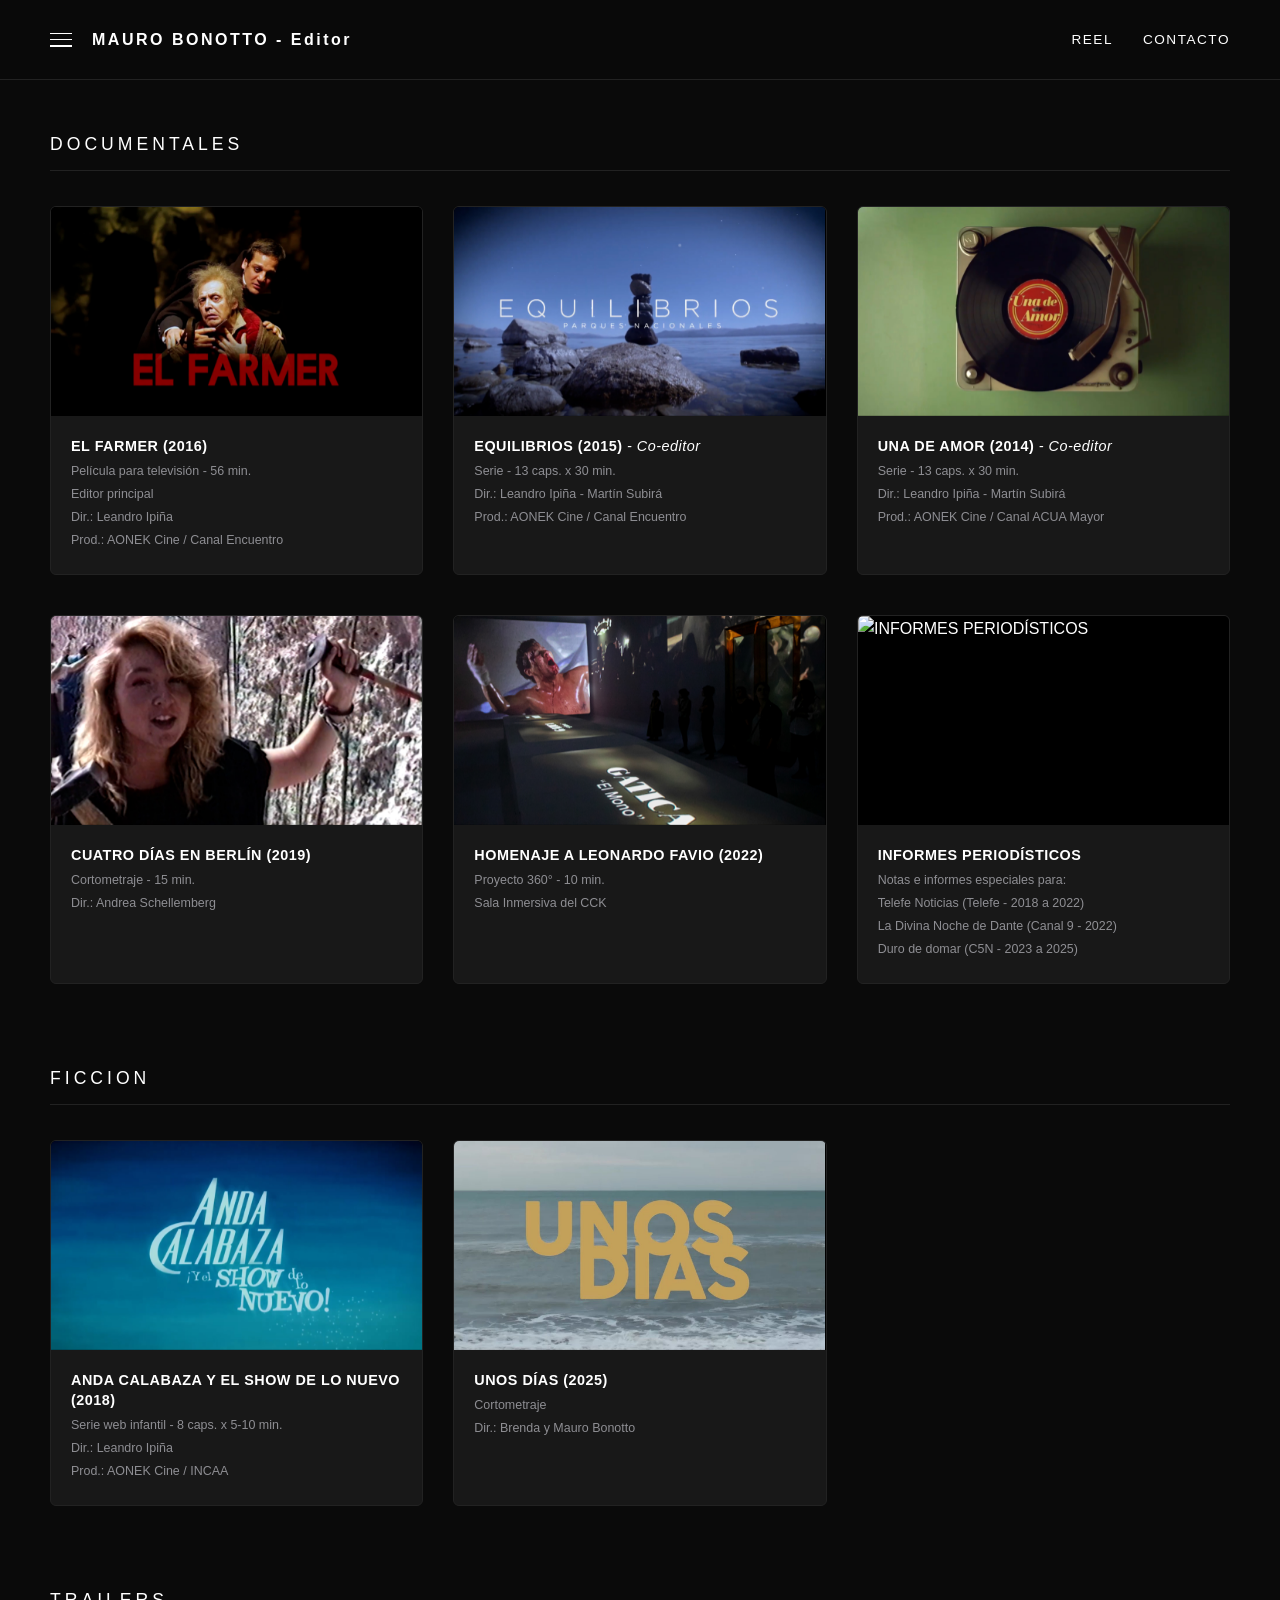
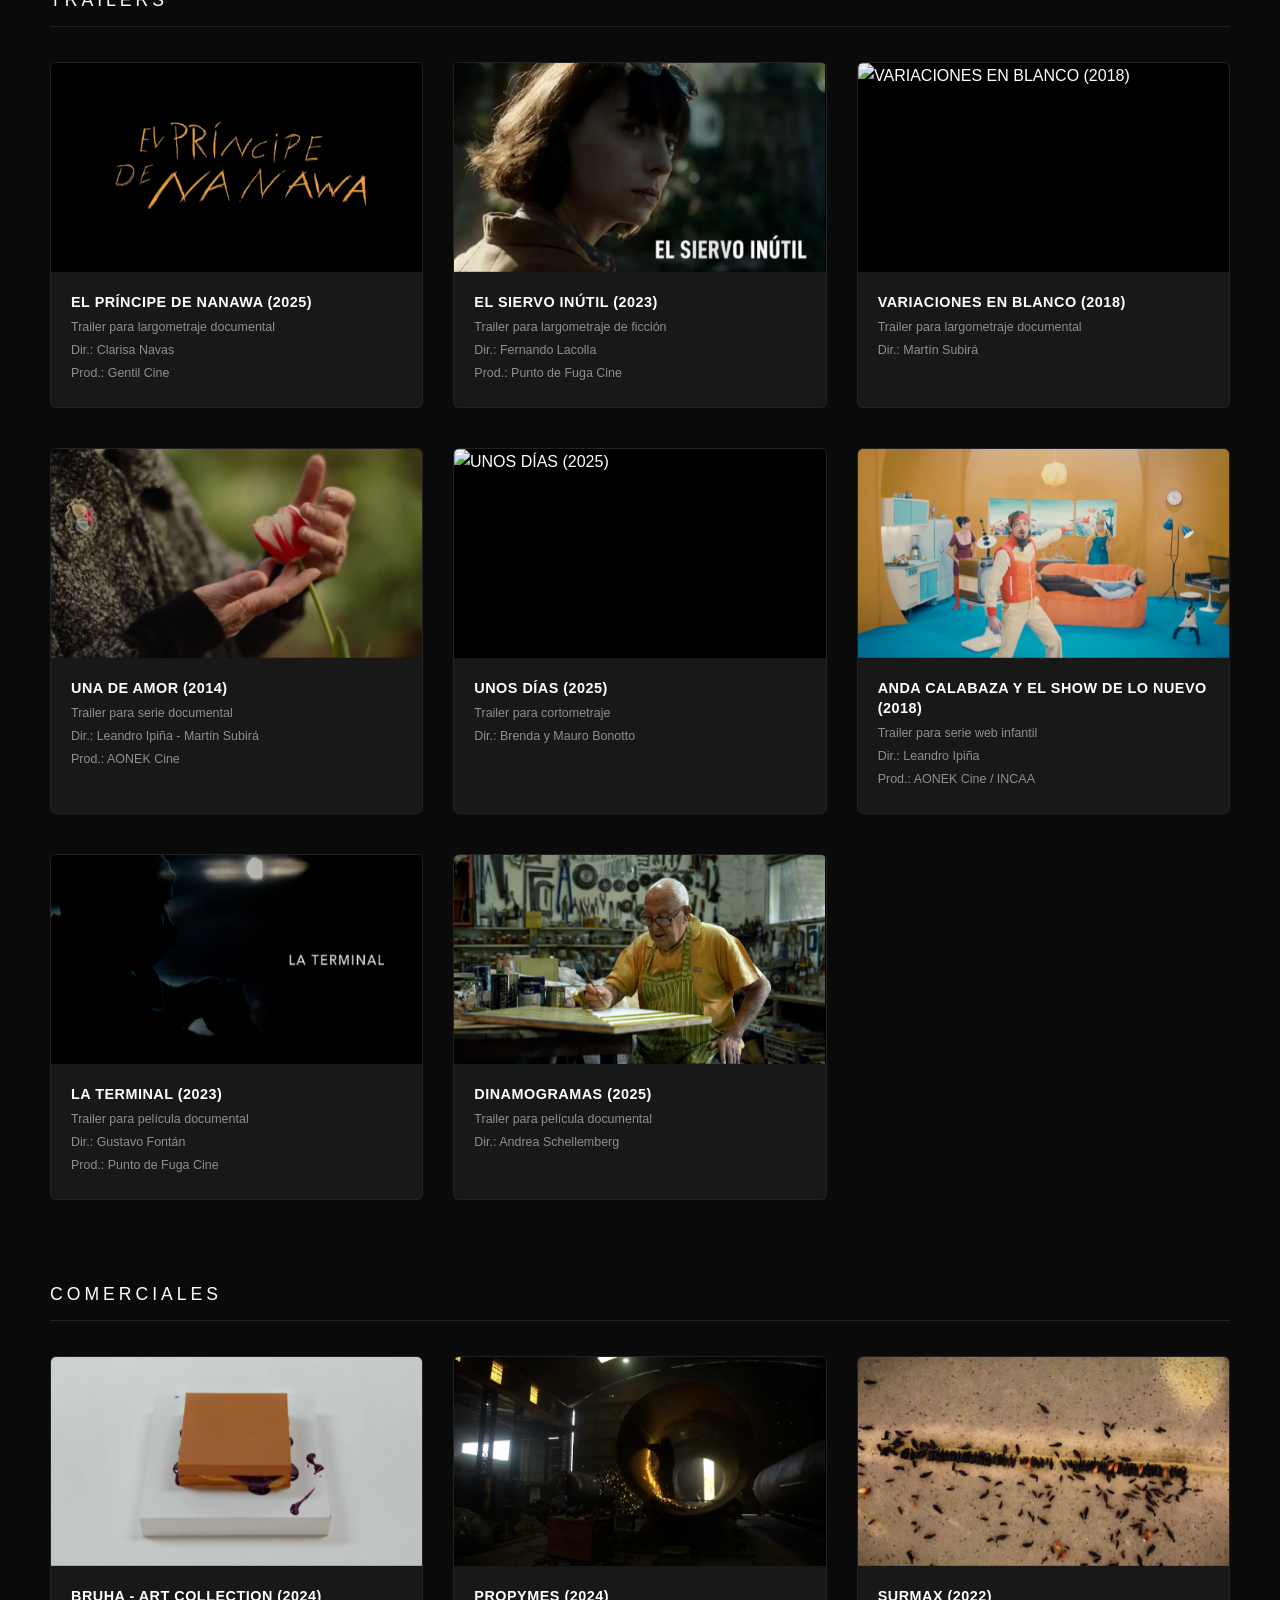
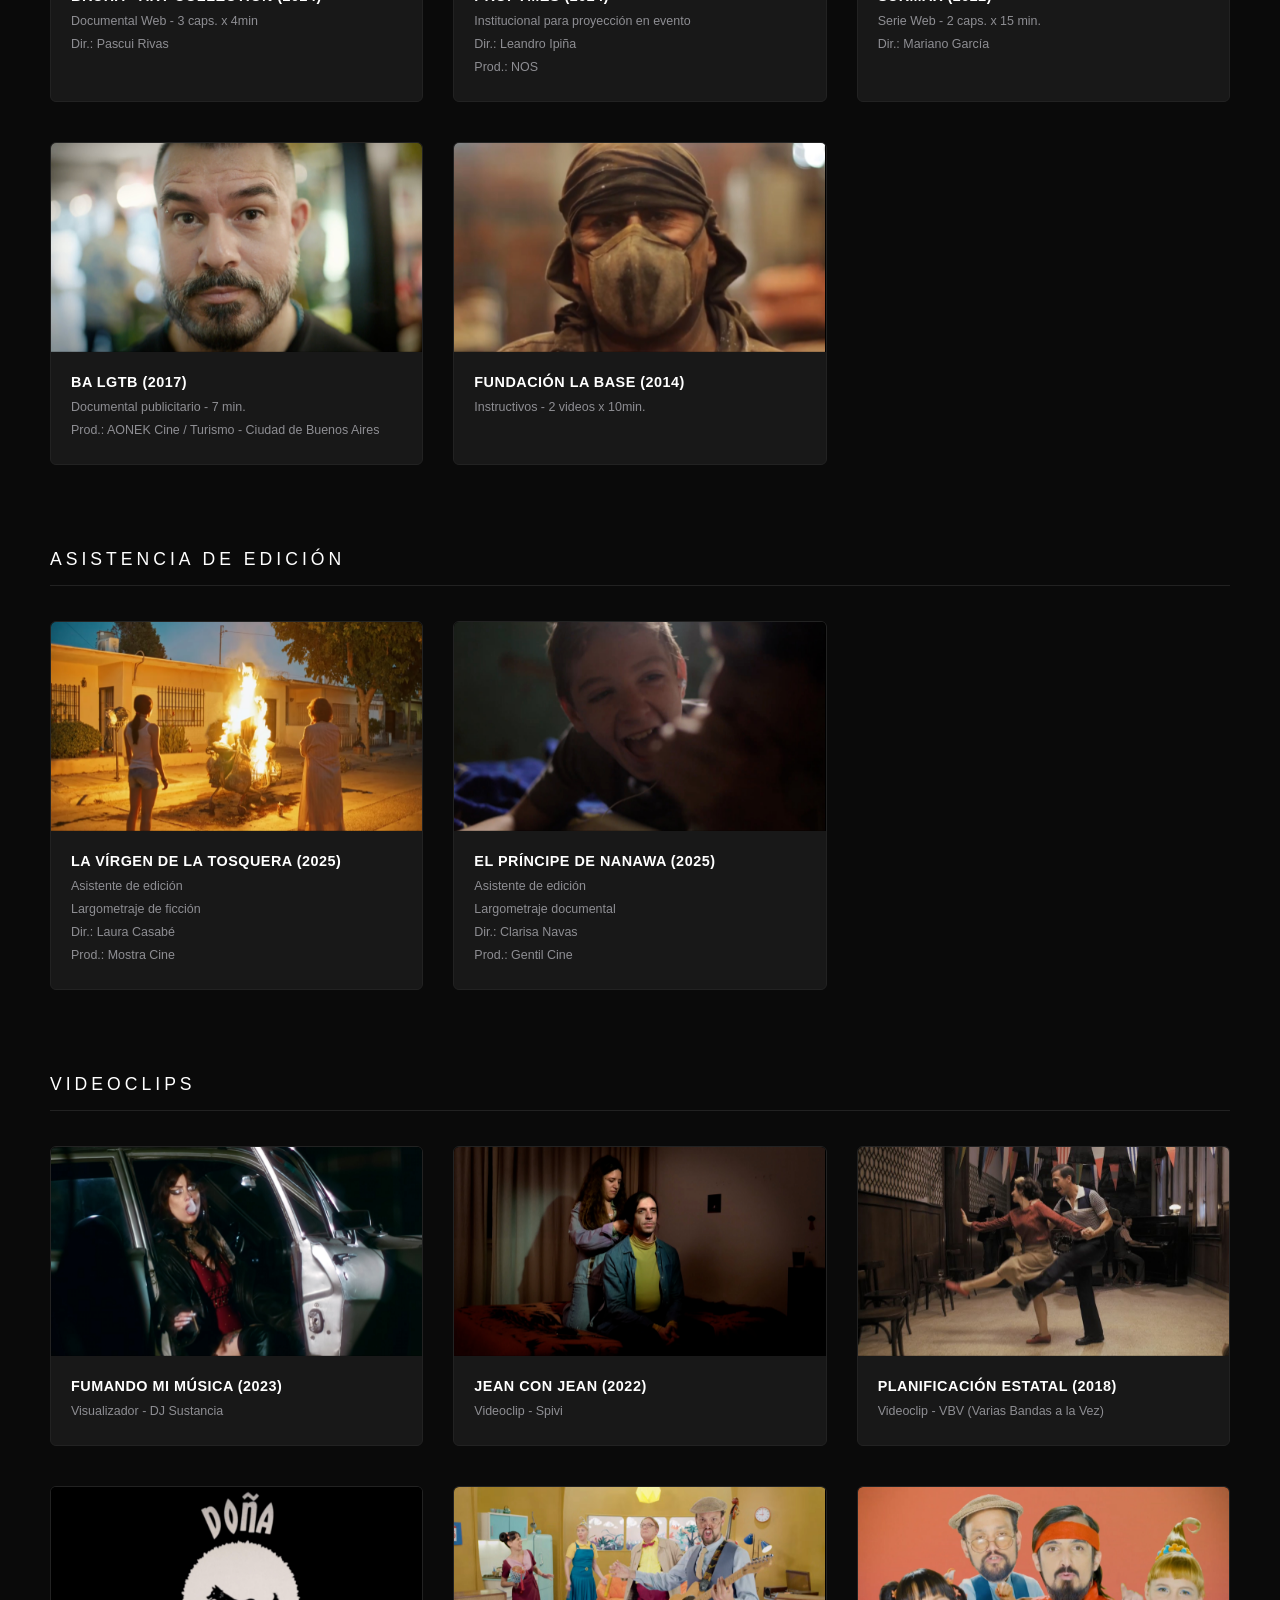
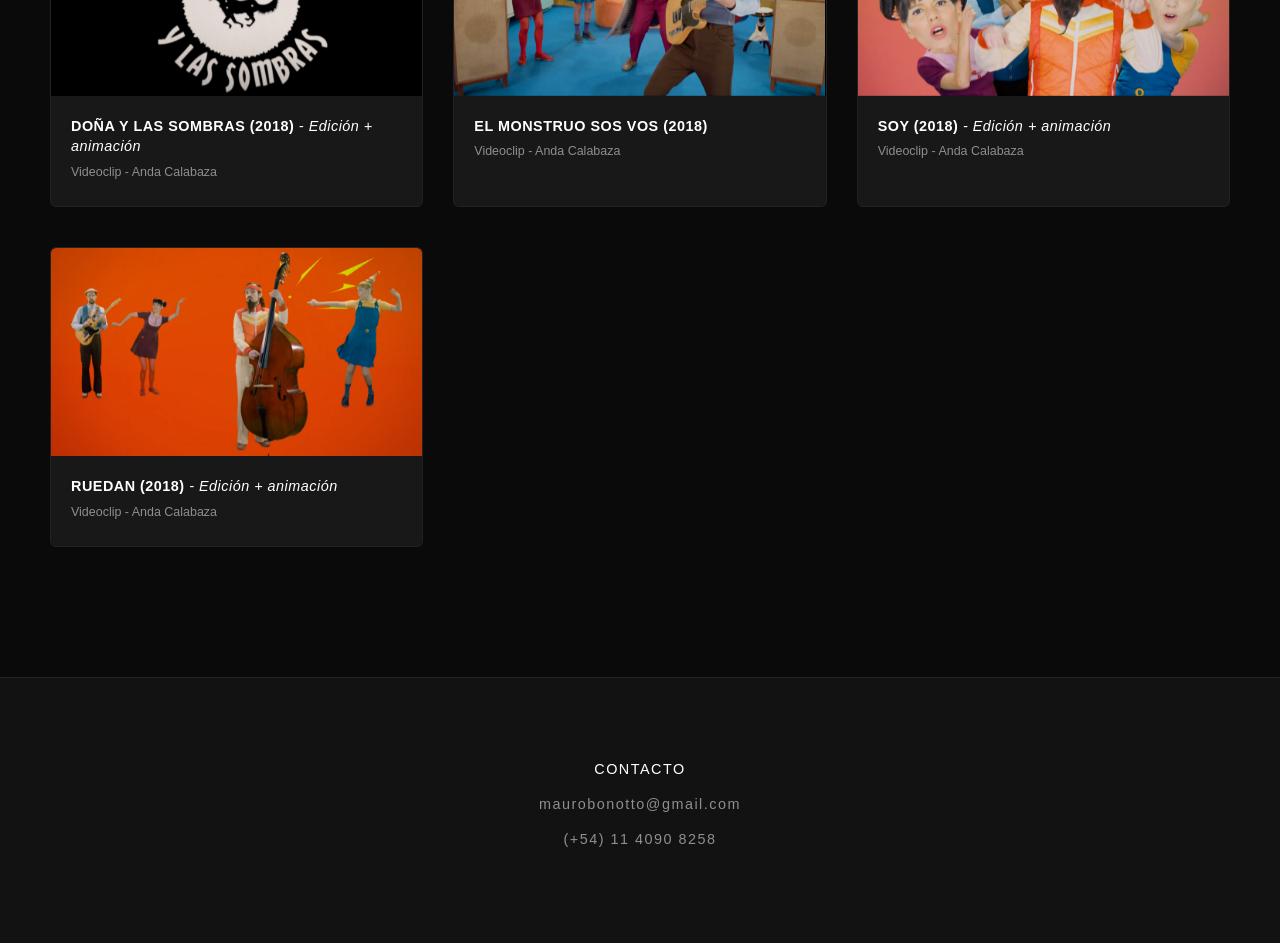
==== commit 1fbb54c0: "Update index.html" ====
--- a/index.html
+++ b/index.html
@@ -31,7 +31,7 @@
             <a href="#comerciales" class="sidebar-link">COMERCIALES</a>
             <a href="#asistencia" class="sidebar-link">ASISTENCIA DE EDICIÓN</a>
             <a href="#videoclips" class="sidebar-link">VIDEOCLIPS</a>
-            <hr class="sidebar-divider">
+            <div class="sidebar-divider"></div>
             <a href="#" id="sidebarReel" class="sidebar-link">REEL</a>
             <a href="#contacto" id="sidebarContacto" class="sidebar-link">CONTACTO</a>
         </nav>
--- a/styles.css
+++ b/styles.css
@@ -77,7 +77,7 @@
     font-size: 1rem;
     font-weight: 600;
     letter-spacing: 2.5px;
-    text-transform: none; /* Respetar mayúsculas/minúsculas originales */
+    text-transform: none;
 }
 
 .nav-links {
@@ -175,6 +175,13 @@
     color: var(--text-main);
     background-color: rgba(255, 255, 255, 0.03);
     border-left-color: var(--accent);
+}
+
+.sidebar-divider {
+    margin: 12px 20px;
+    border: 0;
+    height: 1px;
+    background-color: var(--border-color);
 }
 
 .menu-overlay {
@@ -296,7 +303,7 @@
     transform: scale(1.1);
 }
 
-/* Icono enlace externo: centrado, blanco puro, sin gradiente */
+/* Icono enlace externo: centrado, blanco puro */
 .image-wrapper.link-externo .play-overlay::after {
     content: '🔗';
     border: none;
@@ -310,6 +317,7 @@
     justify-content: center;
     width: auto;
     height: auto;
+    filter: none;
 }
 
 .project-title {
@@ -364,7 +372,7 @@
     position: relative;
     width: 100%;
     max-width: 1200px;
-    padding: 0 60px; /* Espacio para las flechas fuera del contenido */
+    padding: 0 60px;
 }
 
 .modal-content {
@@ -417,11 +425,16 @@
     background: rgba(20, 20, 20, 0.8);
     border: 1px solid rgba(255,255,255,0.2);
     color: #fff;
-    font-size: 24px;
-    padding: 16px 24px;
+    font-size: 32px;
+    font-weight: bold;
+    width: 50px;
+    height: 80px;
+    display: flex;
+    align-items: center;
+    justify-content: center;
     cursor: pointer;
     z-index: 2100;
-    border-radius: 6px;
+    border-radius: 8px;
     transition: background var(--transition-smooth), border-color var(--transition-smooth);
     backdrop-filter: blur(10px);
     -webkit-backdrop-filter: blur(10px);
@@ -436,8 +449,16 @@
     left: 10px;
 }
 
+.prev::before {
+    content: '❮';
+}
+
 .next {
     right: 10px;
+}
+
+.next::before {
+    content: '❯';
 }
 
 /* ==========================================================================
@@ -513,8 +534,9 @@
         padding: 0 10px;
     }
     .nav-btn {
-        padding: 12px 16px;
-        font-size: 20px;
+        width: 40px;
+        height: 60px;
+        font-size: 28px;
     }
     .modal-close {
         top: -40px;
@@ -528,7 +550,8 @@
         padding: 0 5px;
     }
     .nav-btn {
-        padding: 8px 12px;
-        font-size: 18px;
-    }
-}
+        width: 32px;
+        height: 50px;
+        font-size: 24px;
+    }
+}
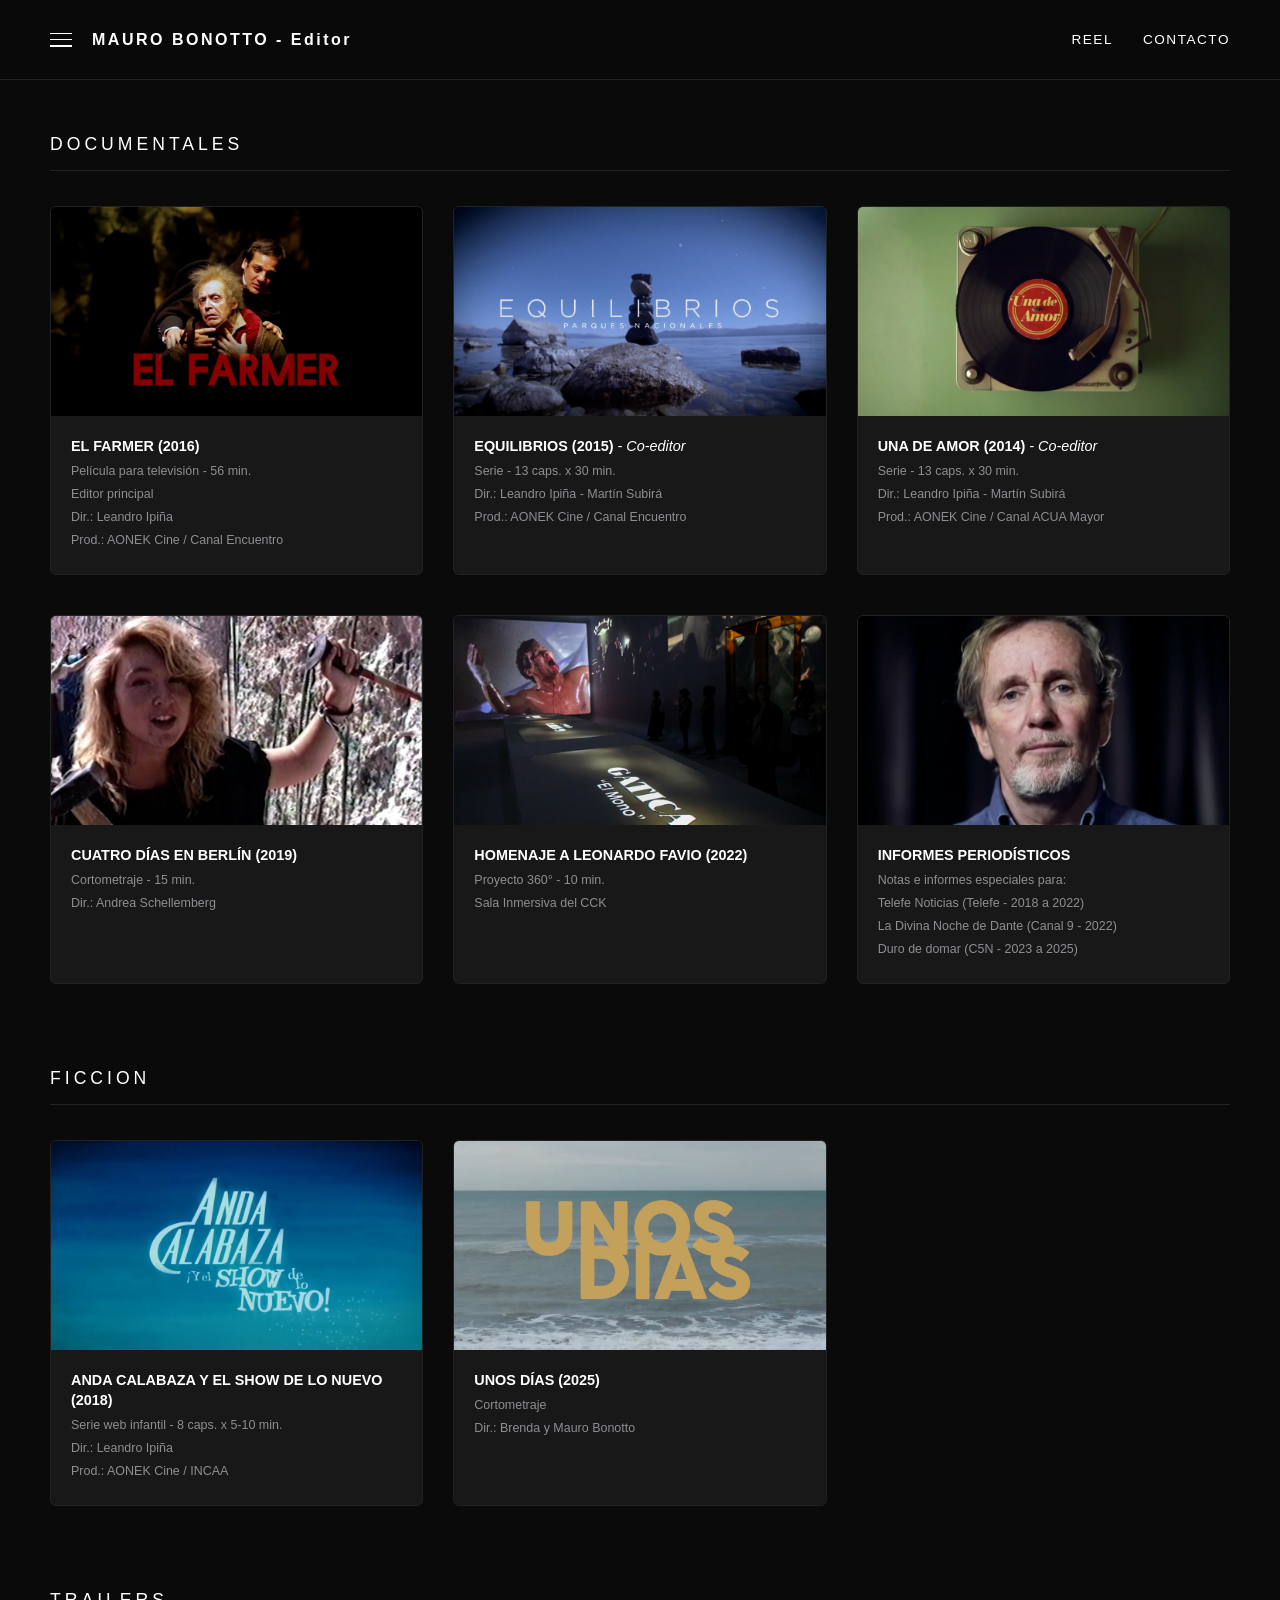
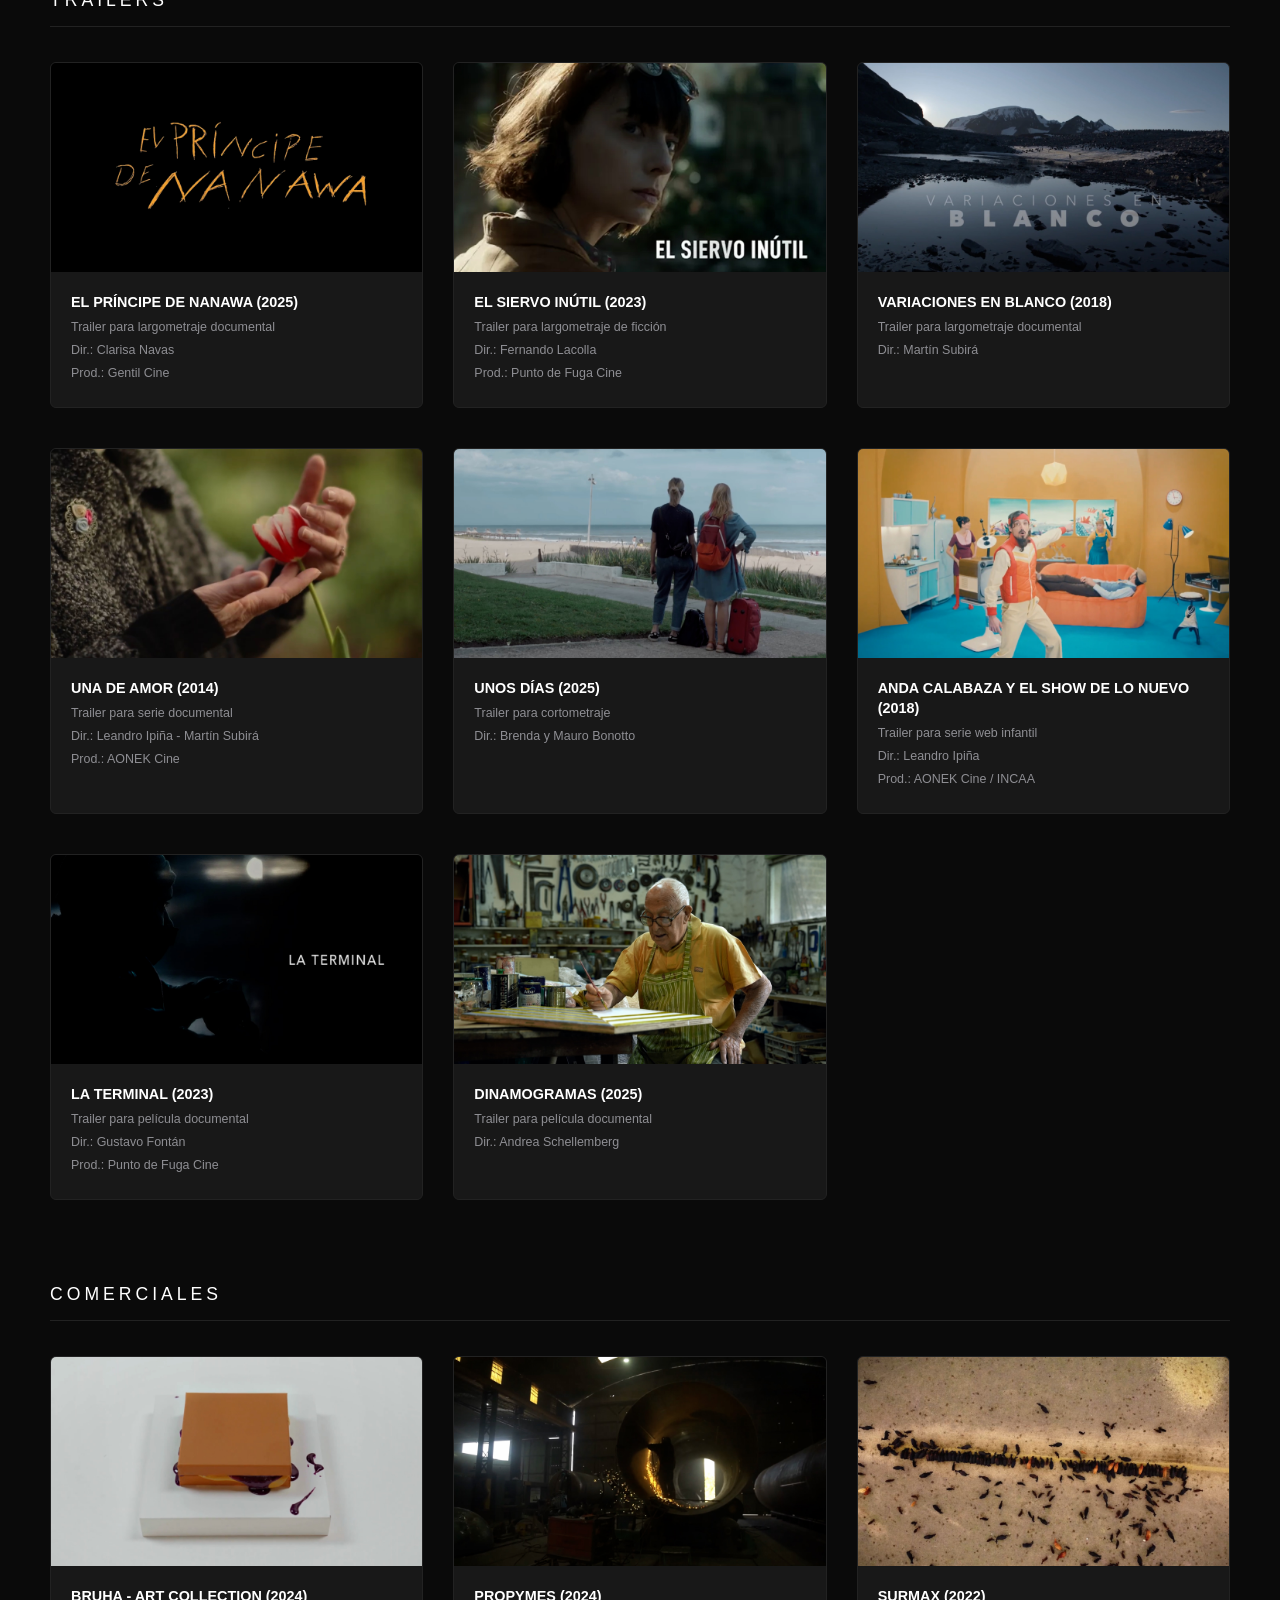
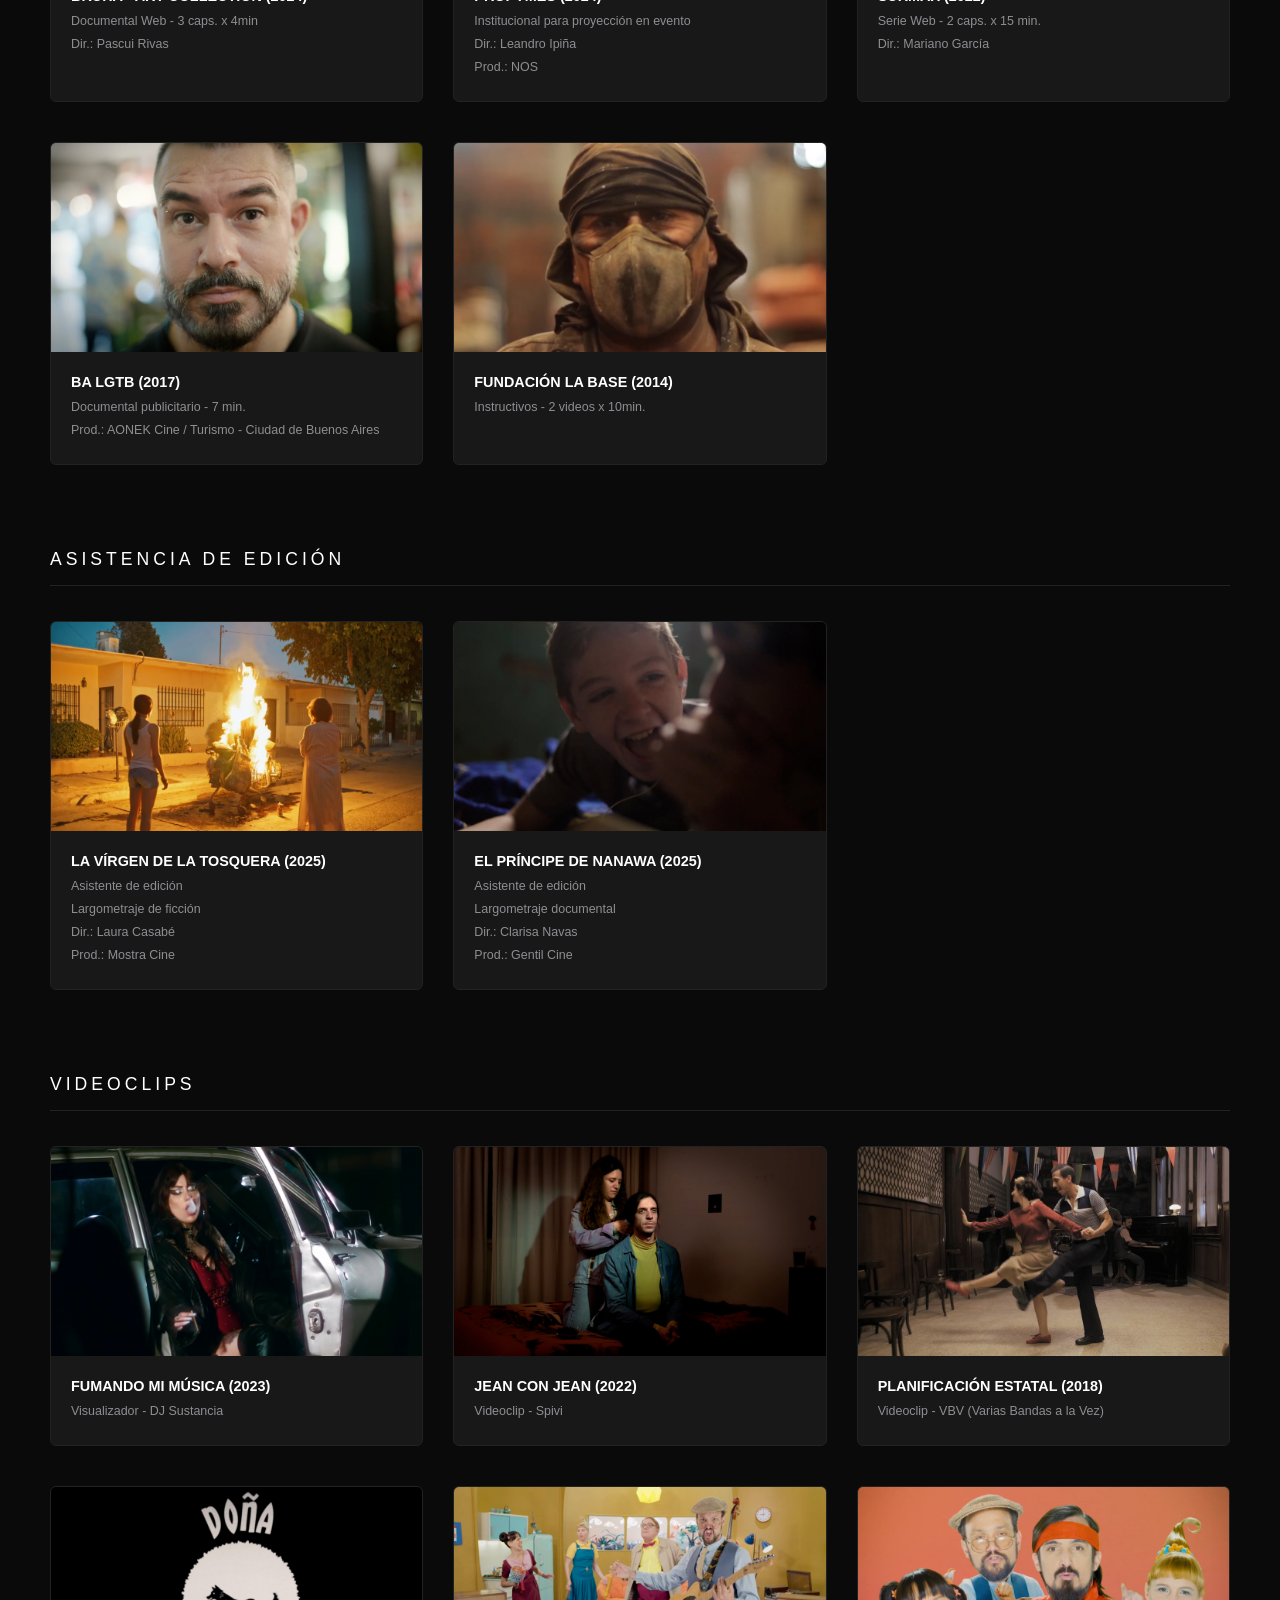
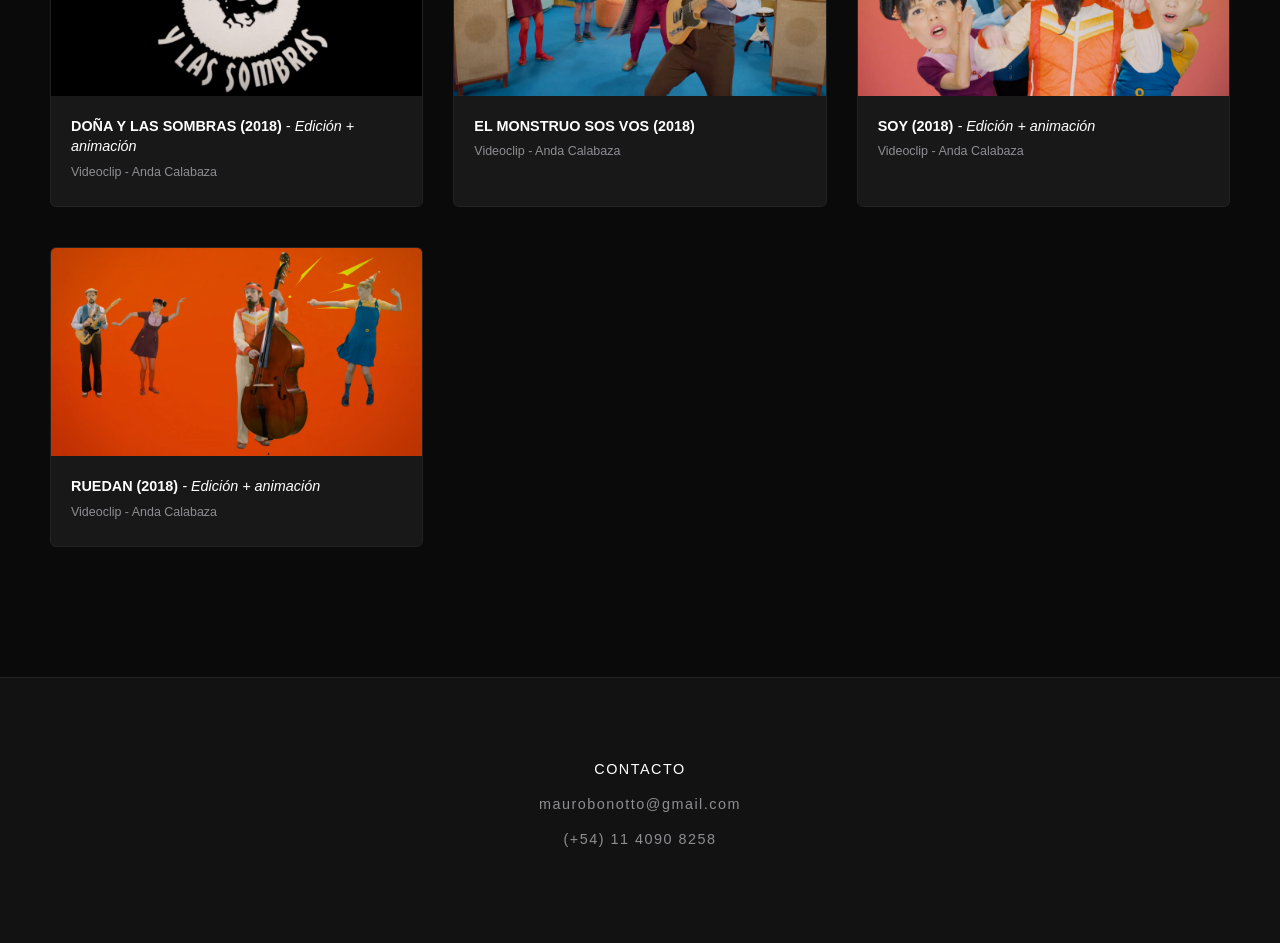
==== commit fa4db463: "Update index.html" ====
--- a/index.html
+++ b/index.html
@@ -3,6 +3,25 @@
 <head>
     <meta charset="UTF-8">
     <meta name="viewport" content="width=device-width, initial-scale=1.0">
+    
+    <!-- SEO y metadatos para compartir en redes -->
+    <meta name="description" content="Portfolio de edición de video de Mauro Bonotto. Trabajos en documentales, ficción, trailers, comerciales y videoclips.">
+    <meta name="author" content="Mauro Bonotto">
+    <meta name="keywords" content="editor de video, portfolio, montaje, documentales, ficción, trailers, videoclips">
+    
+    <!-- Open Graph (Facebook, WhatsApp, LinkedIn) -->
+    <meta property="og:title" content="Mauro Bonotto - Editor de video">
+    <meta property="og:description" content="Portfolio profesional de edición. Más de 30 proyectos entre documentales, ficción y videoclips.">
+    <meta property="og:image" content="https://maurobonotto.github.io/portfolio/assets/img/portadas/el-farmer-documentales.jpg">
+    <meta property="og:url" content="https://maurobonotto.github.io/portfolio/">
+    <meta property="og:type" content="website">
+    
+    <!-- Twitter Card -->
+    <meta name="twitter:card" content="summary_large_image">
+    <meta name="twitter:title" content="Mauro Bonotto - Editor de video">
+    <meta name="twitter:description" content="Portfolio de edición con proyectos destacados.">
+    <meta name="twitter:image" content="https://maurobonotto.github.io/portfolio/assets/img/portadas/el-farmer-documentales.jpg">
+    
     <title>MAURO BONOTTO / Editor</title>
     <link rel="stylesheet" href="styles.css">
 </head>
--- a/styles.css
+++ b/styles.css
@@ -1,5 +1,5 @@
 /* ==========================================================================
-   1. RESET MODERNO Y OPTIMIZACIONES TIPOGRÁFICAS
+   1. RESET
    ========================================================================== */
 *, *::before, *::after {
     box-sizing: border-box;
@@ -17,9 +17,7 @@
     color: var(--text-main);
     font-family: var(--font-base);
     line-height: 1.6;
-    text-rendering: optimizeLegibility;
     -webkit-font-smoothing: antialiased;
-    -moz-osx-font-smoothing: grayscale;
     padding-top: var(--header-height);
     overflow-x: hidden;
 }
@@ -30,9 +28,6 @@
     height: auto;
 }
 
-/* ==========================================================================
-   2. VARIABLES DE DISEÑO
-   ========================================================================== */
 :root {
     --bg-primary: #0a0a0a;
     --bg-surface: #121212;
@@ -47,9 +42,7 @@
     --transition-smooth: 0.3s cubic-bezier(0.25, 1, 0.5, 1);
 }
 
-/* ==========================================================================
-   3. NAVEGACIÓN Y CABECERA
-   ========================================================================== */
+/* ========== NAVBAR ========== */
 .navbar {
     position: fixed;
     top: 0;
@@ -58,7 +51,6 @@
     height: var(--header-height);
     background-color: rgba(10, 10, 10, 0.85);
     backdrop-filter: blur(20px);
-    -webkit-backdrop-filter: blur(20px);
     border-bottom: 1px solid var(--border-color);
     z-index: 1000;
 }
@@ -100,7 +92,6 @@
     opacity: 0.6;
 }
 
-/* Menú Hamburguesa */
 .menu-toggle {
     display: flex;
     flex-direction: column;
@@ -134,9 +125,7 @@
     transform: rotate(-45deg) translateY(2px);
 }
 
-/* ==========================================================================
-   4. MENÚ LATERAL
-   ========================================================================== */
+/* ========== SIDEBAR ========== */
 .sidebar-menu {
     position: fixed;
     top: 0;
@@ -148,7 +137,6 @@
     transition: transform var(--transition-smooth);
     z-index: 1050;
     padding-top: 110px;
-    will-change: transform;
 }
 
 .sidebar-menu.active {
@@ -178,10 +166,10 @@
 }
 
 .sidebar-divider {
-    margin: 12px 20px;
-    border: 0;
     height: 1px;
-    background-color: var(--border-color);
+    background-color: #2a2a2a;
+    width: 40%;
+    margin: 12px 0 12px 40px;
 }
 
 .menu-overlay {
@@ -196,7 +184,6 @@
     transition: opacity var(--transition-smooth), visibility var(--transition-smooth);
     z-index: 1040;
     backdrop-filter: blur(4px);
-    -webkit-backdrop-filter: blur(4px);
 }
 
 .menu-overlay.active {
@@ -204,9 +191,7 @@
     visibility: visible;
 }
 
-/* ==========================================================================
-   5. CONTENEDOR PRINCIPAL Y GRID
-   ========================================================================== */
+/* ========== PORTFOLIO GRID ========== */
 .portfolio-container {
     max-width: var(--max-width);
     margin: 0 auto;
@@ -233,7 +218,6 @@
     gap: 40px 30px;
 }
 
-/* Tarjetas */
 .project-card {
     background-color: var(--bg-card);
     border: 1px solid var(--border-color);
@@ -262,14 +246,12 @@
     height: 100%;
     object-fit: cover;
     transition: transform 0.6s cubic-bezier(0.25, 1, 0.5, 1);
-    will-change: transform;
 }
 
 .image-wrapper:hover img {
     transform: scale(1.04);
 }
 
-/* Overlay con iconos (aparece solo al hover) */
 .play-overlay {
     position: absolute;
     top: 0;
@@ -296,14 +278,8 @@
     border-bottom: 12px solid transparent;
     border-left: 20px solid #ffffff;
     margin-left: 4px;
-    transition: transform var(--transition-smooth);
-}
-
-.image-wrapper:hover .play-overlay::after {
-    transform: scale(1.1);
-}
-
-/* Icono enlace externo: centrado, blanco puro */
+}
+
 .image-wrapper.link-externo .play-overlay::after {
     content: '🔗';
     border: none;
@@ -315,15 +291,11 @@
     display: flex;
     align-items: center;
     justify-content: center;
-    width: auto;
-    height: auto;
-    filter: none;
 }
 
 .project-title {
     font-size: 0.9rem;
     font-weight: 600;
-    letter-spacing: 0.5px;
     padding: 20px 20px 6px 20px;
     line-height: 1.4;
 }
@@ -344,9 +316,7 @@
     margin-bottom: 3px;
 }
 
-/* ==========================================================================
-   6. MODAL DE VIDEO (con padding para que las flechas y la X no pisen el video)
-   ========================================================================== */
+/* ========== MODAL ========== */
 .video-modal {
     position: fixed;
     top: 0;
@@ -377,17 +347,22 @@
 
 .modal-content {
     width: 100%;
-    position: relative;
     box-shadow: 0 20px 50px rgba(0,0,0,0.8);
 }
 
 .iframe-container {
     position: relative;
     width: 100%;
+    background: #000;
+}
+
+.video-wrapper {
+    position: relative;
+    width: 100%;
     aspect-ratio: 16 / 9;
 }
 
-.iframe-container iframe {
+.video-wrapper iframe {
     position: absolute;
     top: 0;
     left: 0;
@@ -422,27 +397,19 @@
     position: absolute;
     top: 50%;
     transform: translateY(-50%);
-    background: rgba(20, 20, 20, 0.8);
-    border: 1px solid rgba(255,255,255,0.2);
-    color: #fff;
-    font-size: 32px;
-    font-weight: bold;
-    width: 50px;
-    height: 80px;
-    display: flex;
-    align-items: center;
-    justify-content: center;
+    background: none;
+    border: none;
+    color: rgba(255, 255, 255, 0.8);
+    font-size: 48px;
+    font-weight: 300;
     cursor: pointer;
     z-index: 2100;
-    border-radius: 8px;
-    transition: background var(--transition-smooth), border-color var(--transition-smooth);
-    backdrop-filter: blur(10px);
-    -webkit-backdrop-filter: blur(10px);
+    transition: color var(--transition-smooth), transform 0.2s;
 }
 
 .nav-btn:hover {
-    background: rgba(0, 0, 0, 0.95);
-    border-color: rgba(255,255,255,0.5);
+    color: #ffffff;
+    transform: translateY(-50%) scale(1.1);
 }
 
 .prev {
@@ -450,7 +417,7 @@
 }
 
 .prev::before {
-    content: '❮';
+    content: '‹';
 }
 
 .next {
@@ -458,12 +425,10 @@
 }
 
 .next::before {
-    content: '❯';
-}
-
-/* ==========================================================================
-   7. CONTACTO
-   ========================================================================== */
+    content: '›';
+}
+
+/* ========== CONTACTO ========== */
 .contact-section {
     border-top: 1px solid var(--border-color);
     padding: 80px 30px;
@@ -483,75 +448,29 @@
     color: var(--text-main);
 }
 
-/* ==========================================================================
-   8. RESPONSIVE
-   ========================================================================== */
+/* ========== RESPONSIVE ========== */
 @media (max-width: 1200px) {
-    .modal-container {
-        padding: 0 20px;
-    }
-    .prev {
-        left: 0;
-    }
-    .next {
-        right: 0;
-    }
-    .modal-close {
-        top: -45px;
-        right: 0;
-    }
+    .modal-container { padding: 0 20px; }
+    .prev { left: 0; }
+    .next { right: 0; }
+    .modal-close { top: -45px; right: 0; }
 }
 
 @media (max-width: 768px) {
-    :root {
-        --header-height: 70px;
-    }
-    .portfolio-container {
-        padding: 40px 20px;
-    }
-    .projects-grid {
-        grid-template-columns: 1fr;
-        gap: 30px;
-    }
-    .brand-title {
-        font-size: 0.85rem;
-        letter-spacing: 1px;
-    }
-    .nav-links {
-        display: none;
-    }
-    .sidebar-menu {
-        width: 280px;
-        left: -280px;
-    }
-    .sidebar-menu.active {
-        transform: translateX(280px);
-    }
-    .sidebar-link {
-        padding: 16px 30px;
-    }
-    .modal-container {
-        padding: 0 10px;
-    }
-    .nav-btn {
-        width: 40px;
-        height: 60px;
-        font-size: 28px;
-    }
-    .modal-close {
-        top: -40px;
-        right: 0;
-        font-size: 28px;
-    }
+    :root { --header-height: 70px; }
+    .portfolio-container { padding: 40px 20px; }
+    .projects-grid { grid-template-columns: 1fr; gap: 30px; }
+    .brand-title { font-size: 0.85rem; letter-spacing: 1px; }
+    .nav-links { display: none; }
+    .sidebar-menu { width: 280px; left: -280px; }
+    .sidebar-menu.active { transform: translateX(280px); }
+    .sidebar-link { padding: 16px 30px; }
+    .sidebar-divider { margin-left: 30px; }
+    .modal-container { padding: 0 10px; }
+    .nav-btn { font-size: 40px; }
+    .modal-close { top: -40px; font-size: 28px; }
 }
 
 @media (max-width: 480px) {
-    .modal-container {
-        padding: 0 5px;
-    }
-    .nav-btn {
-        width: 32px;
-        height: 50px;
-        font-size: 24px;
-    }
-}
+    .nav-btn { font-size: 36px; }
+}
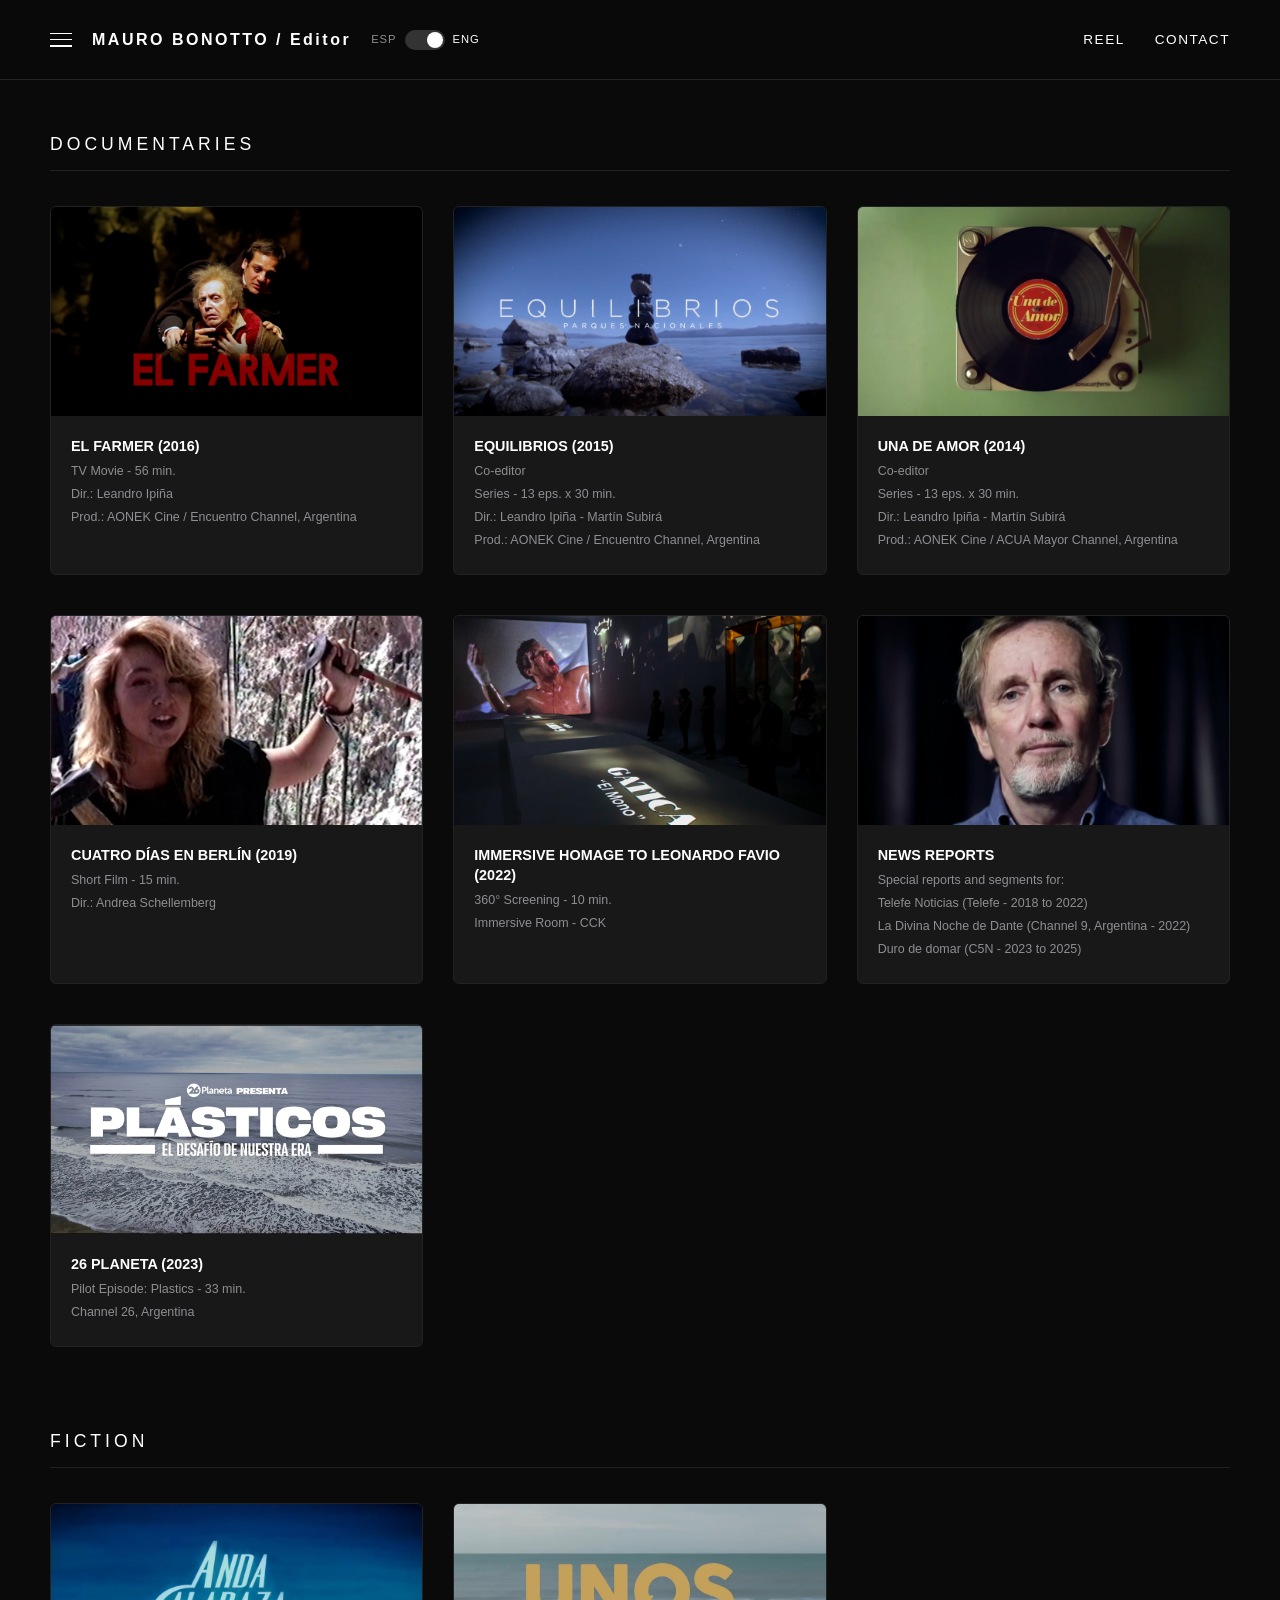
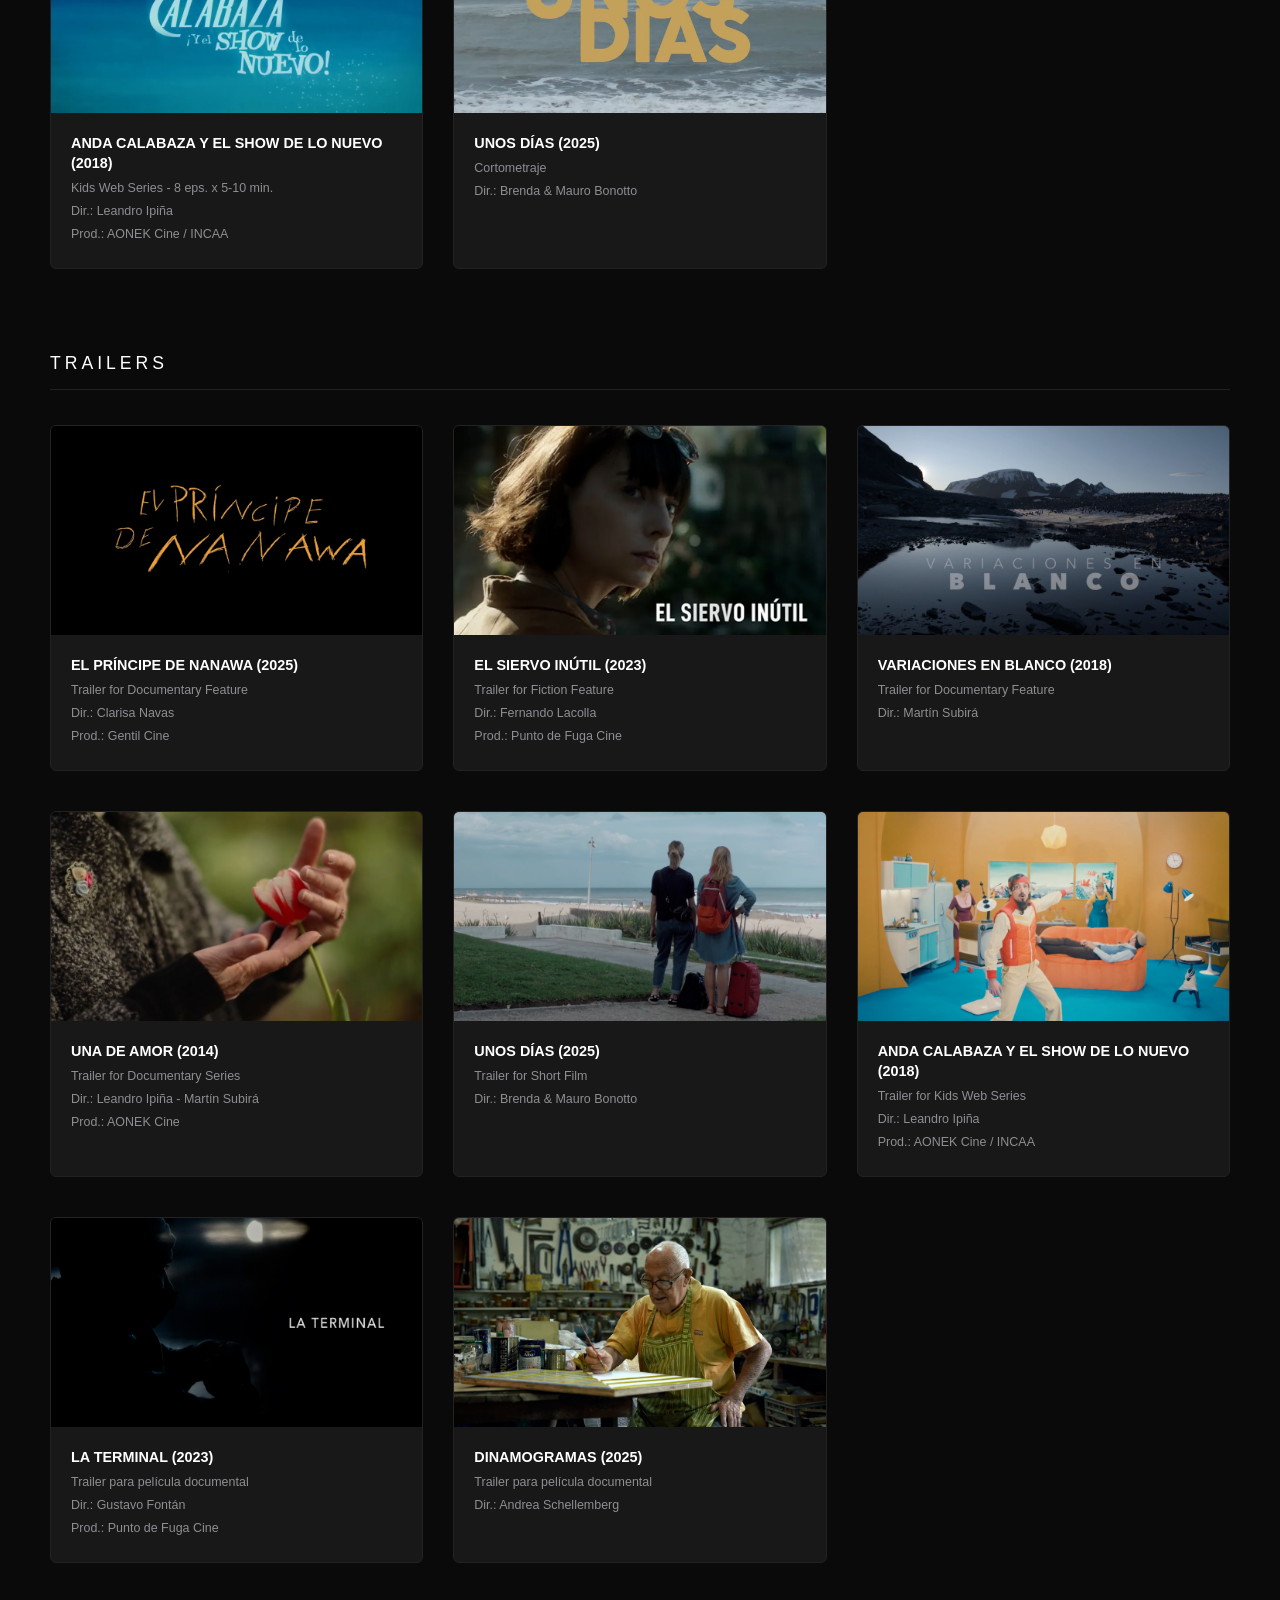
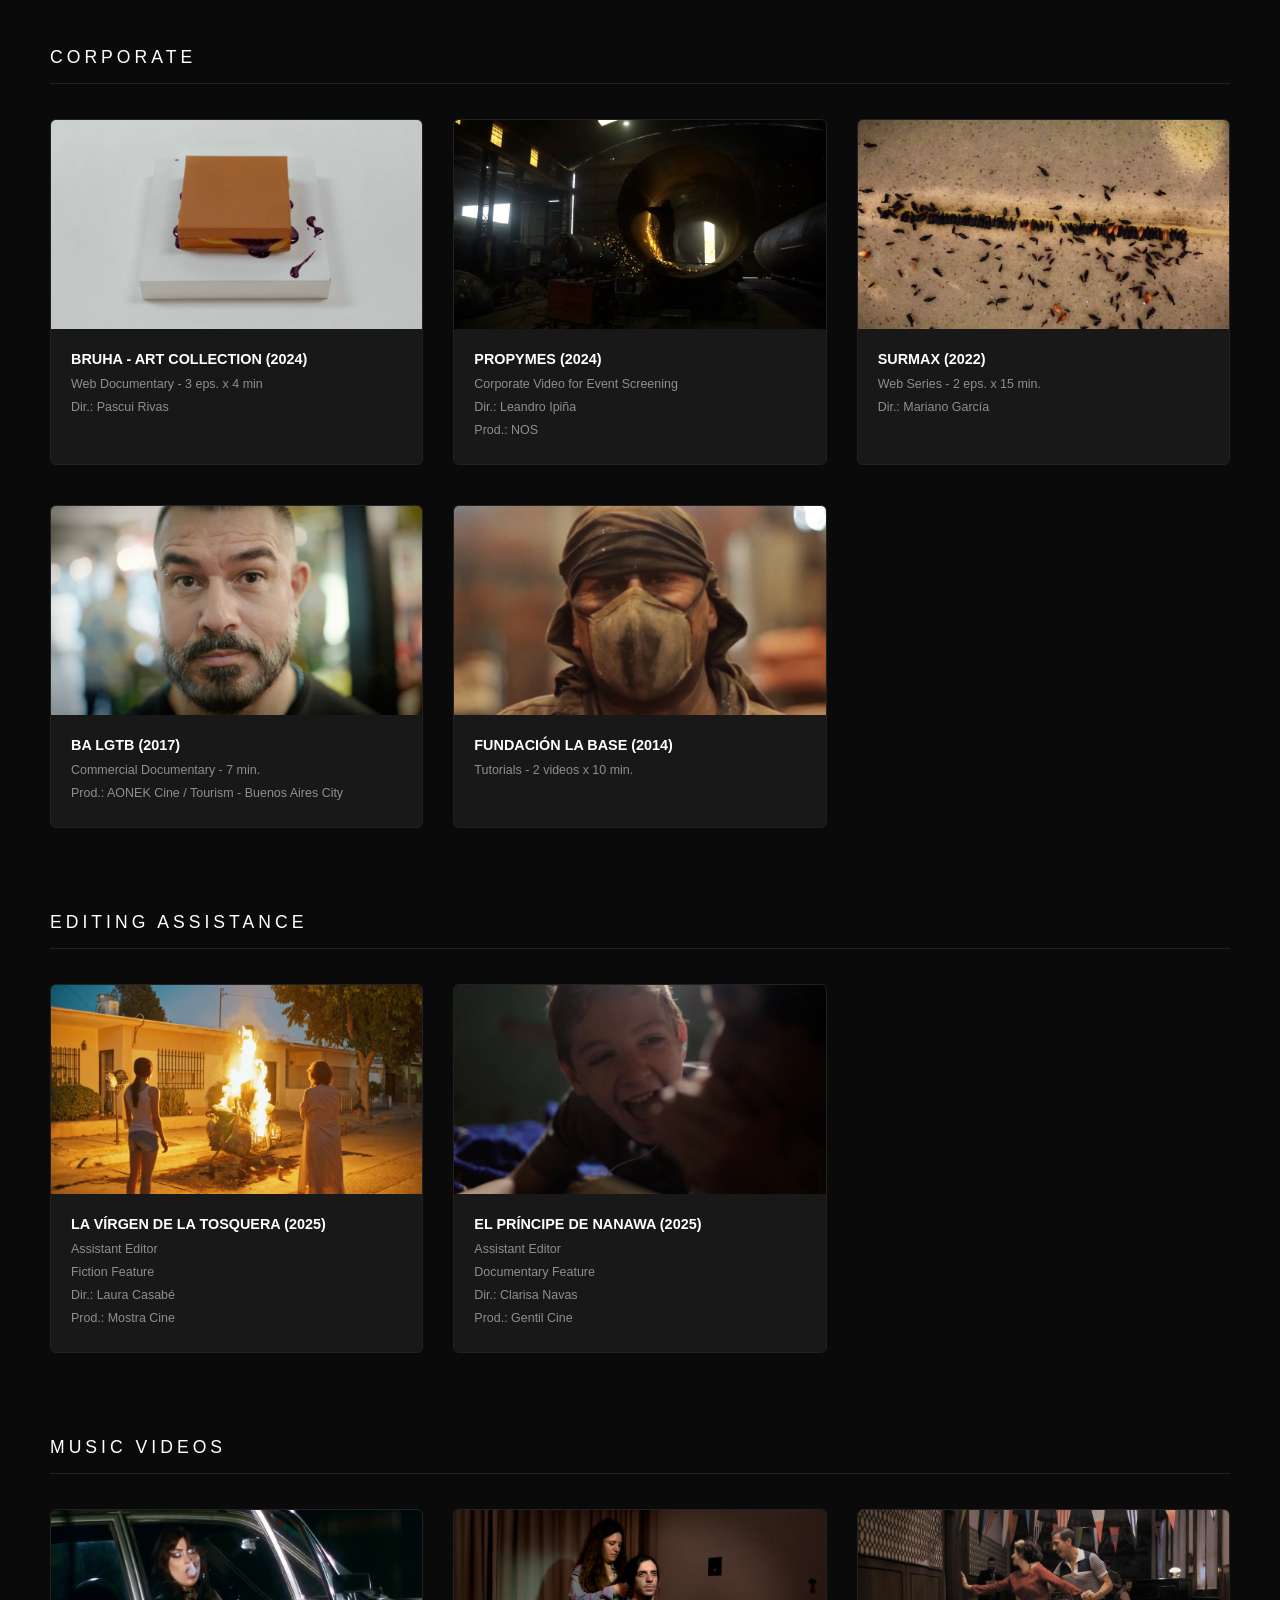
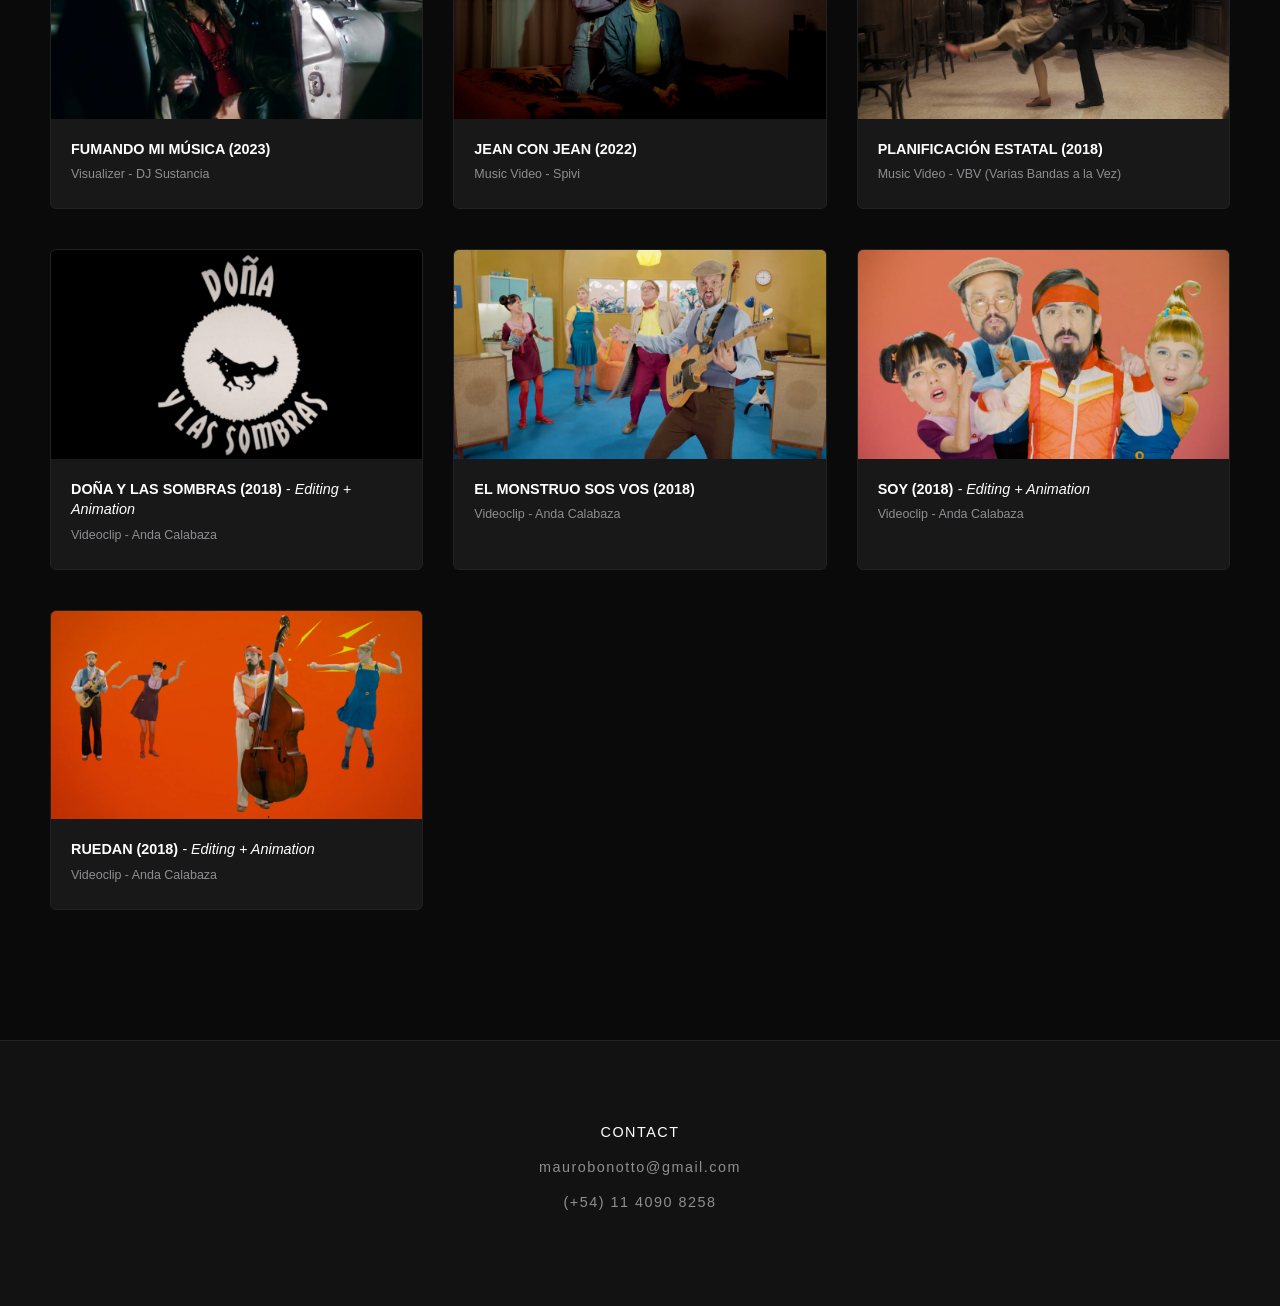
==== commit 121a4cbf: "Traducción al inglés con switcher" ====
--- a/index.html
+++ b/index.html
@@ -33,7 +33,17 @@
                 <span class="bar"></span>
                 <span class="bar"></span>
             </button>
-            <h1 class="brand-title">MAURO BONOTTO - Editor</h1>
+            <h1 class="brand-title">MAURO BONOTTO / Editor</h1>
+            
+            <!-- Language toggle switch -->
+            <div class="lang-switch" id="lang-switch">
+                <span class="lang-option" data-lang="es">ESP</span>
+                <div class="toggle-slider" id="toggle-slider">
+                    <div class="toggle-knob"></div>
+                </div>
+                <span class="lang-option" data-lang="en">ENG</span>
+            </div>
+
             <nav class="nav-links">
                 <a href="#" id="btnReel">Reel</a>
                 <a href="#contacto">Contacto</a>
@@ -44,15 +54,15 @@
     <div class="menu-overlay" id="menu-overlay"></div>
     <div class="sidebar-menu" id="sidebar-menu">
         <nav class="sidebar-nav">
-            <a href="#documentales" class="sidebar-link">DOCUMENTALES</a>
-            <a href="#ficcion" class="sidebar-link">FICCIÓN</a>
-            <a href="#trailers" class="sidebar-link">TRAILERS</a>
-            <a href="#comerciales" class="sidebar-link">COMERCIALES</a>
-            <a href="#asistencia" class="sidebar-link">ASISTENCIA DE EDICIÓN</a>
-            <a href="#videoclips" class="sidebar-link">VIDEOCLIPS</a>
+            <a href="#documentales" class="sidebar-link" data-key="doc">DOCUMENTALES</a>
+            <a href="#ficcion" class="sidebar-link" data-key="fic">FICCIÓN</a>
+            <a href="#trailers" class="sidebar-link" data-key="tra">TRAILERS</a>
+            <a href="#comerciales" class="sidebar-link" data-key="cor">COMERCIALES</a>
+            <a href="#asistencia" class="sidebar-link" data-key="asi">ASISTENCIA DE EDICIÓN</a>
+            <a href="#videoclips" class="sidebar-link" data-key="vid">VIDEOCLIPS</a>
             <div class="sidebar-divider"></div>
             <a href="#" id="sidebarReel" class="sidebar-link">REEL</a>
-            <a href="#contacto" id="sidebarContacto" class="sidebar-link">CONTACTO</a>
+            <a href="#contacto" id="sidebarContacto" class="sidebar-link" data-key="con">CONTACTO</a>
         </nav>
     </div>
 
@@ -60,7 +70,7 @@
 
     <footer id="contacto" class="contact-section">
         <div class="contact-content">
-            <p>CONTACTO</p>
+            <p data-key="contact_title">CONTACTO</p>
             <p>maurobonotto@gmail.com</p>
             <p>(+54) 11 4090 8258</p>
         </div>
@@ -77,4 +87,4 @@
 
     <script src="script.js"></script>
 </body>
-</html>
+</html>
--- a/styles.css
+++ b/styles.css
@@ -70,12 +70,20 @@
     font-weight: 600;
     letter-spacing: 2.5px;
     text-transform: none;
+    margin-right: 0;
+}
+
+/* Language switch junto al título */
+.lang-switch {
+    display: flex;
+    align-items: center;
+    gap: 8px;
+    margin-right: auto; /* empuja REEL y CONTACTO a la derecha */
 }
 
 .nav-links {
     display: flex;
     gap: 30px;
-    margin-left: auto;
 }
 
 .nav-links a {
@@ -469,8 +477,65 @@
     .modal-container { padding: 0 10px; }
     .nav-btn { font-size: 40px; }
     .modal-close { top: -40px; font-size: 28px; }
+    .lang-switch {
+        margin-right: 10px;
+    }
 }
 
 @media (max-width: 480px) {
     .nav-btn { font-size: 36px; }
 }
+
+/* ========== LANGUAGE SWITCH ========== */
+/* Estilos adicionales para el toggle (ya incluidos arriba, se mantienen) */
+.lang-option {
+    font-size: 0.7rem;
+    font-weight: 500;
+    letter-spacing: 1px;
+    color: var(--text-muted);
+    transition: color var(--transition-smooth);
+}
+
+.lang-option.active-lang {
+    color: var(--text-main);
+}
+
+.toggle-slider {
+    width: 40px;
+    height: 20px;
+    background-color: #333;
+    border-radius: 30px;
+    position: relative;
+    cursor: pointer;
+    transition: background-color 0.2s;
+}
+
+.toggle-knob {
+    width: 16px;
+    height: 16px;
+    background-color: white;
+    border-radius: 50%;
+    position: absolute;
+    top: 2px;
+    left: 2px;
+    transition: transform 0.2s ease;
+}
+
+.toggle-slider[data-lang="en"] .toggle-knob {
+    transform: translateX(20px);
+}
+
+@media (max-width: 768px) {
+    .lang-switch {
+        margin-right: 10px;
+        gap: 5px;
+    }
+    .toggle-slider {
+        width: 36px;
+        height: 18px;
+    }
+    .toggle-knob {
+        width: 14px;
+        height: 14px;
+    }
+}
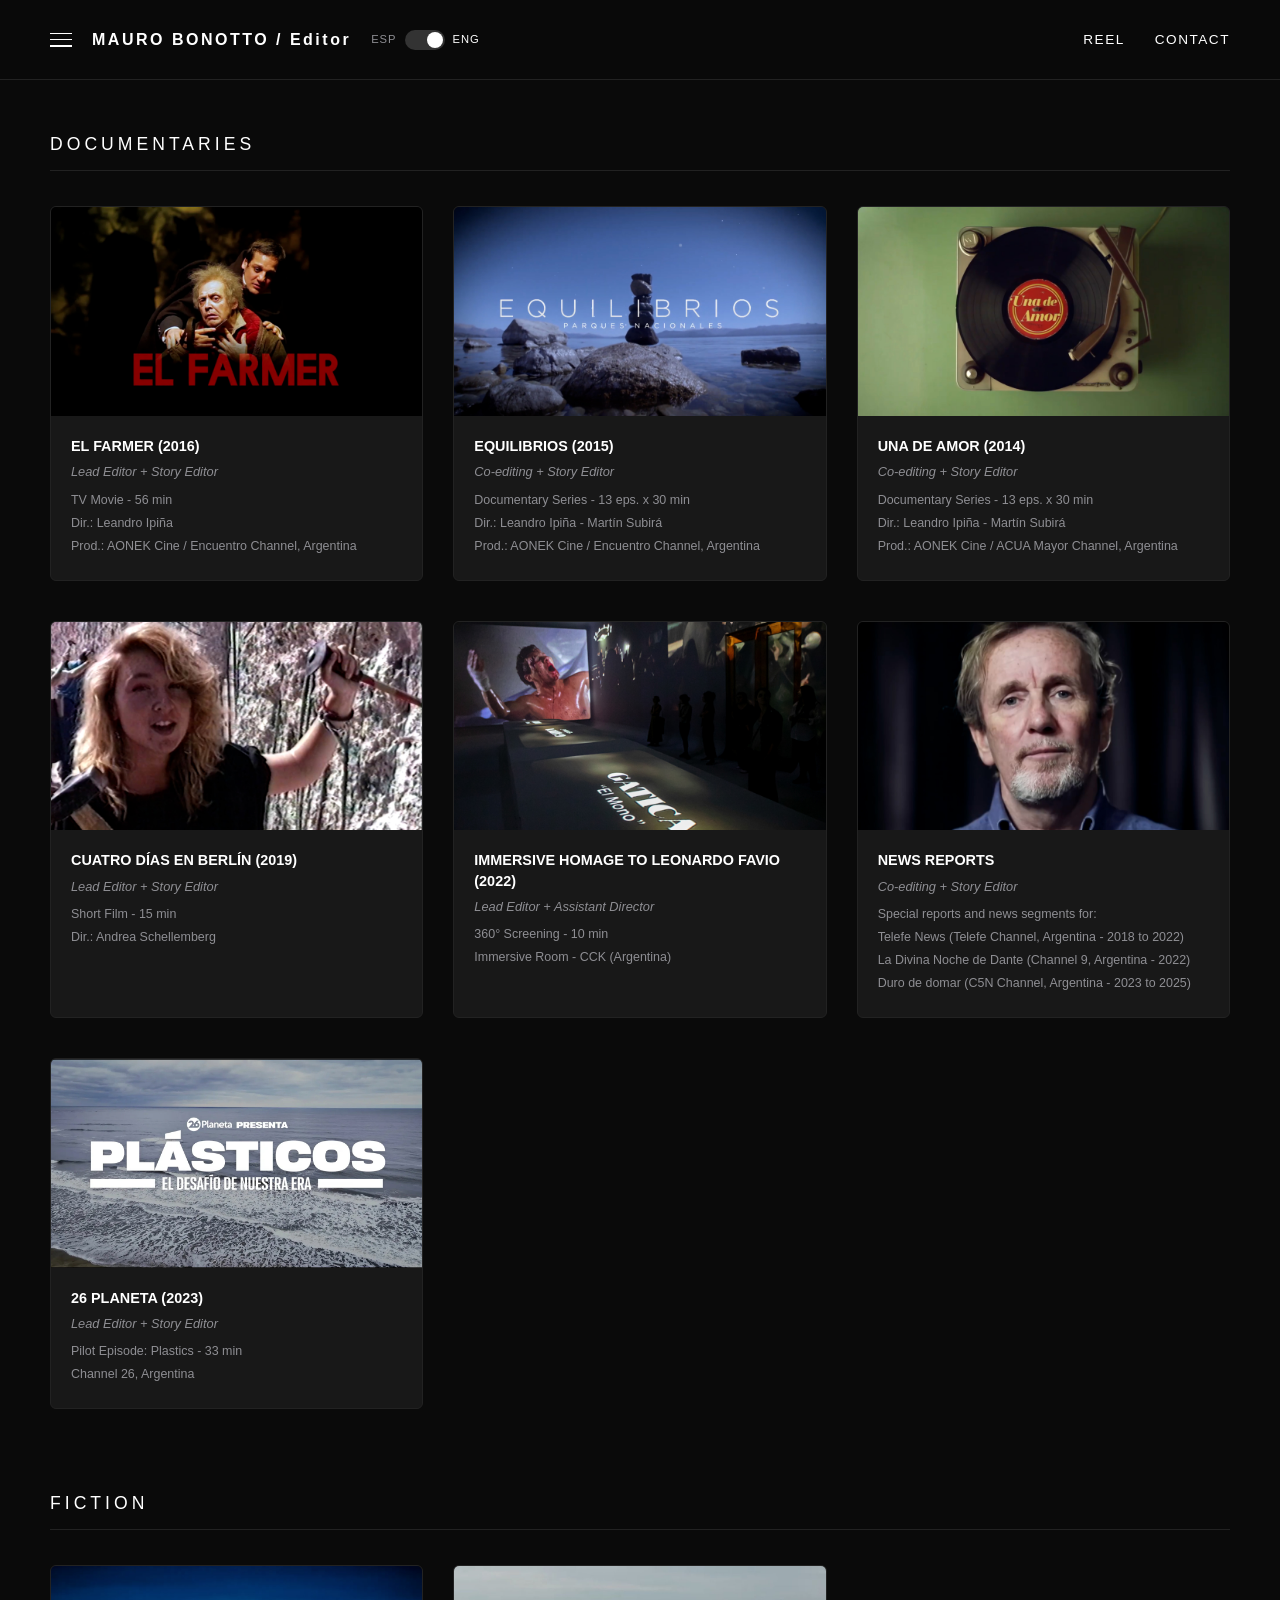
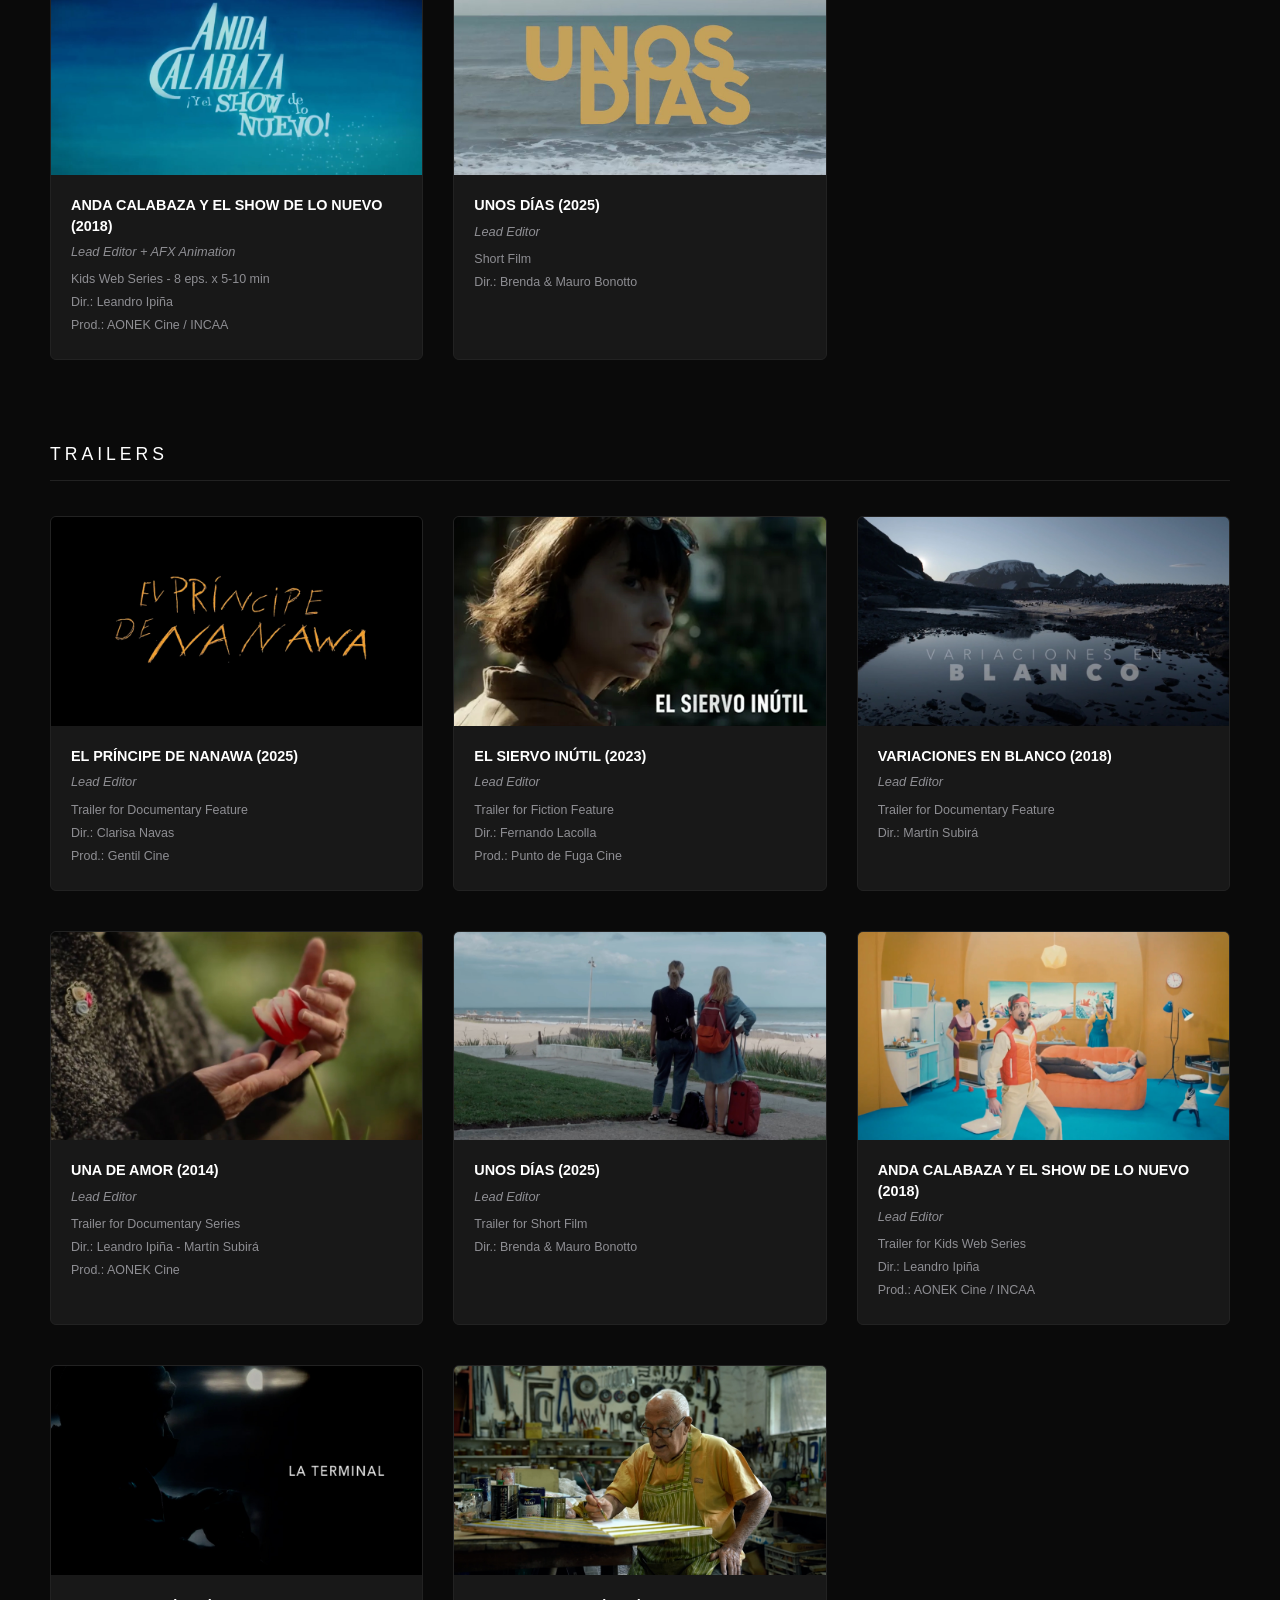
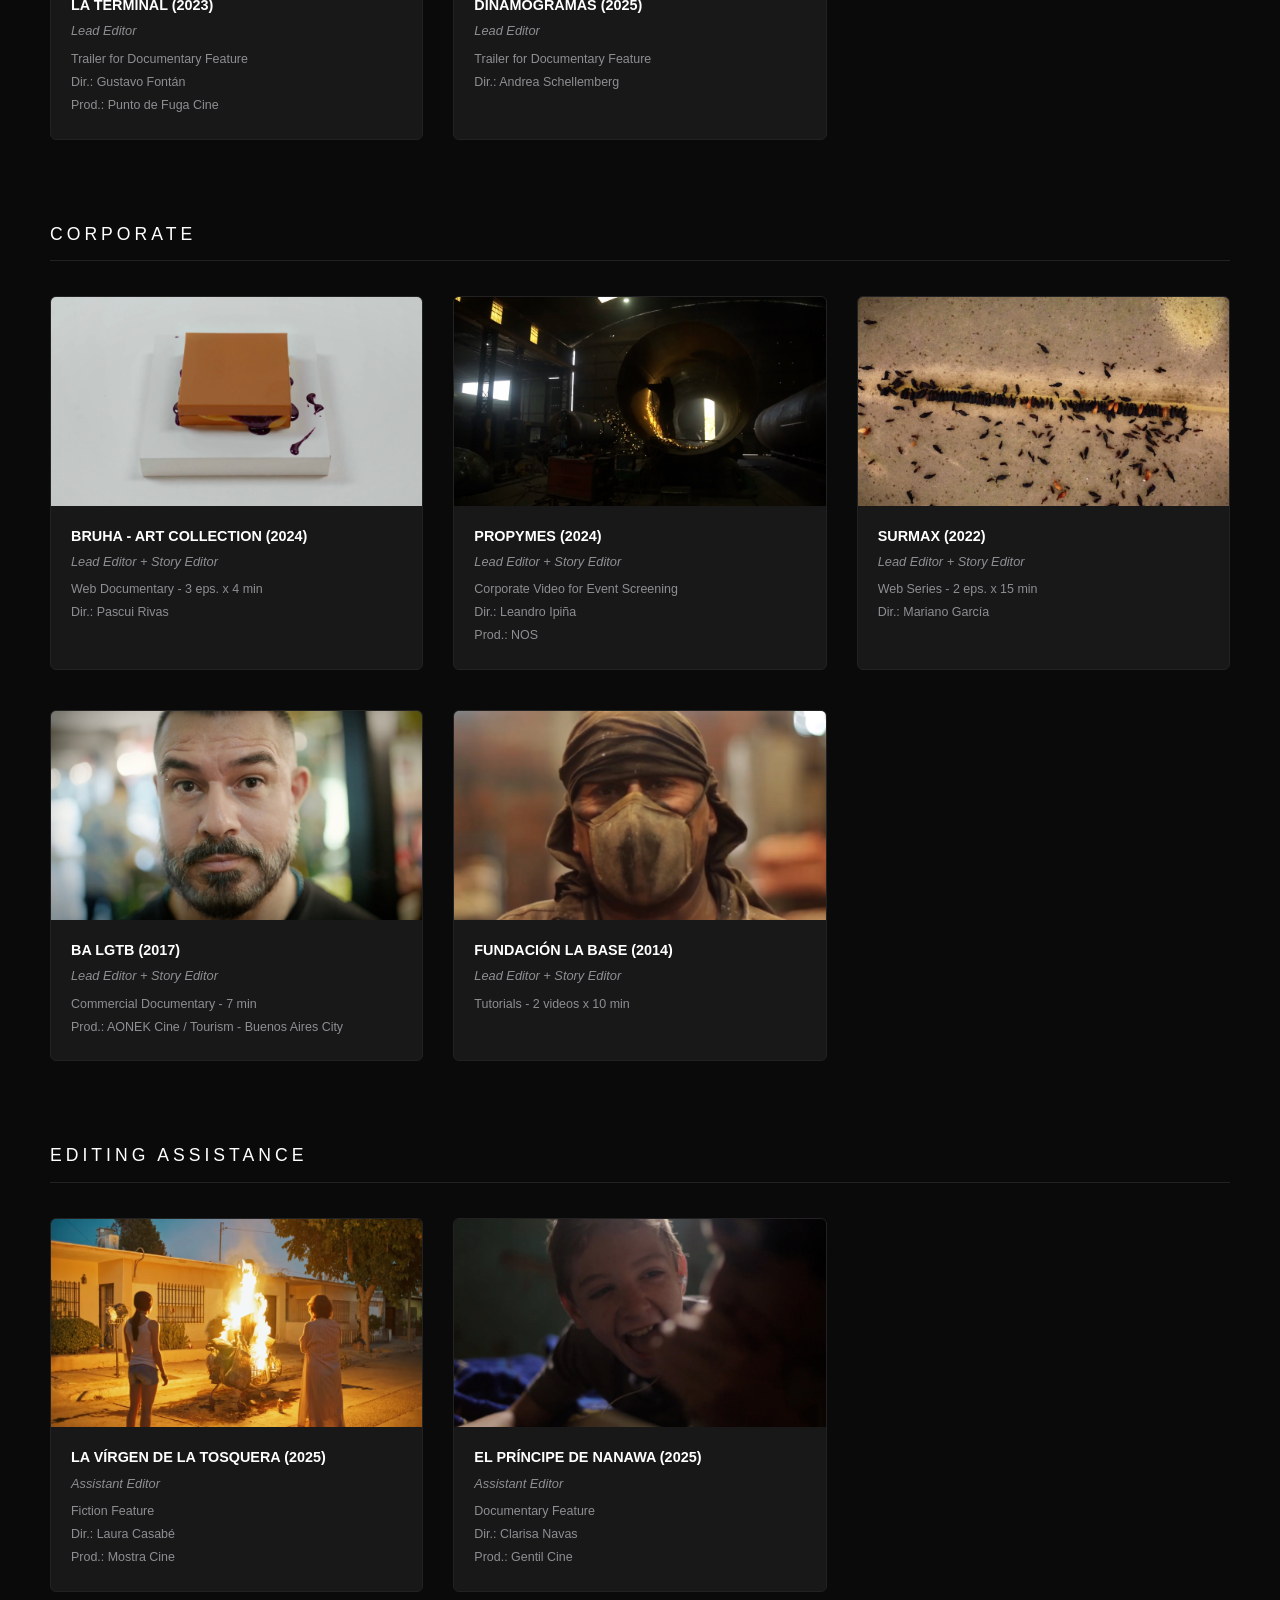
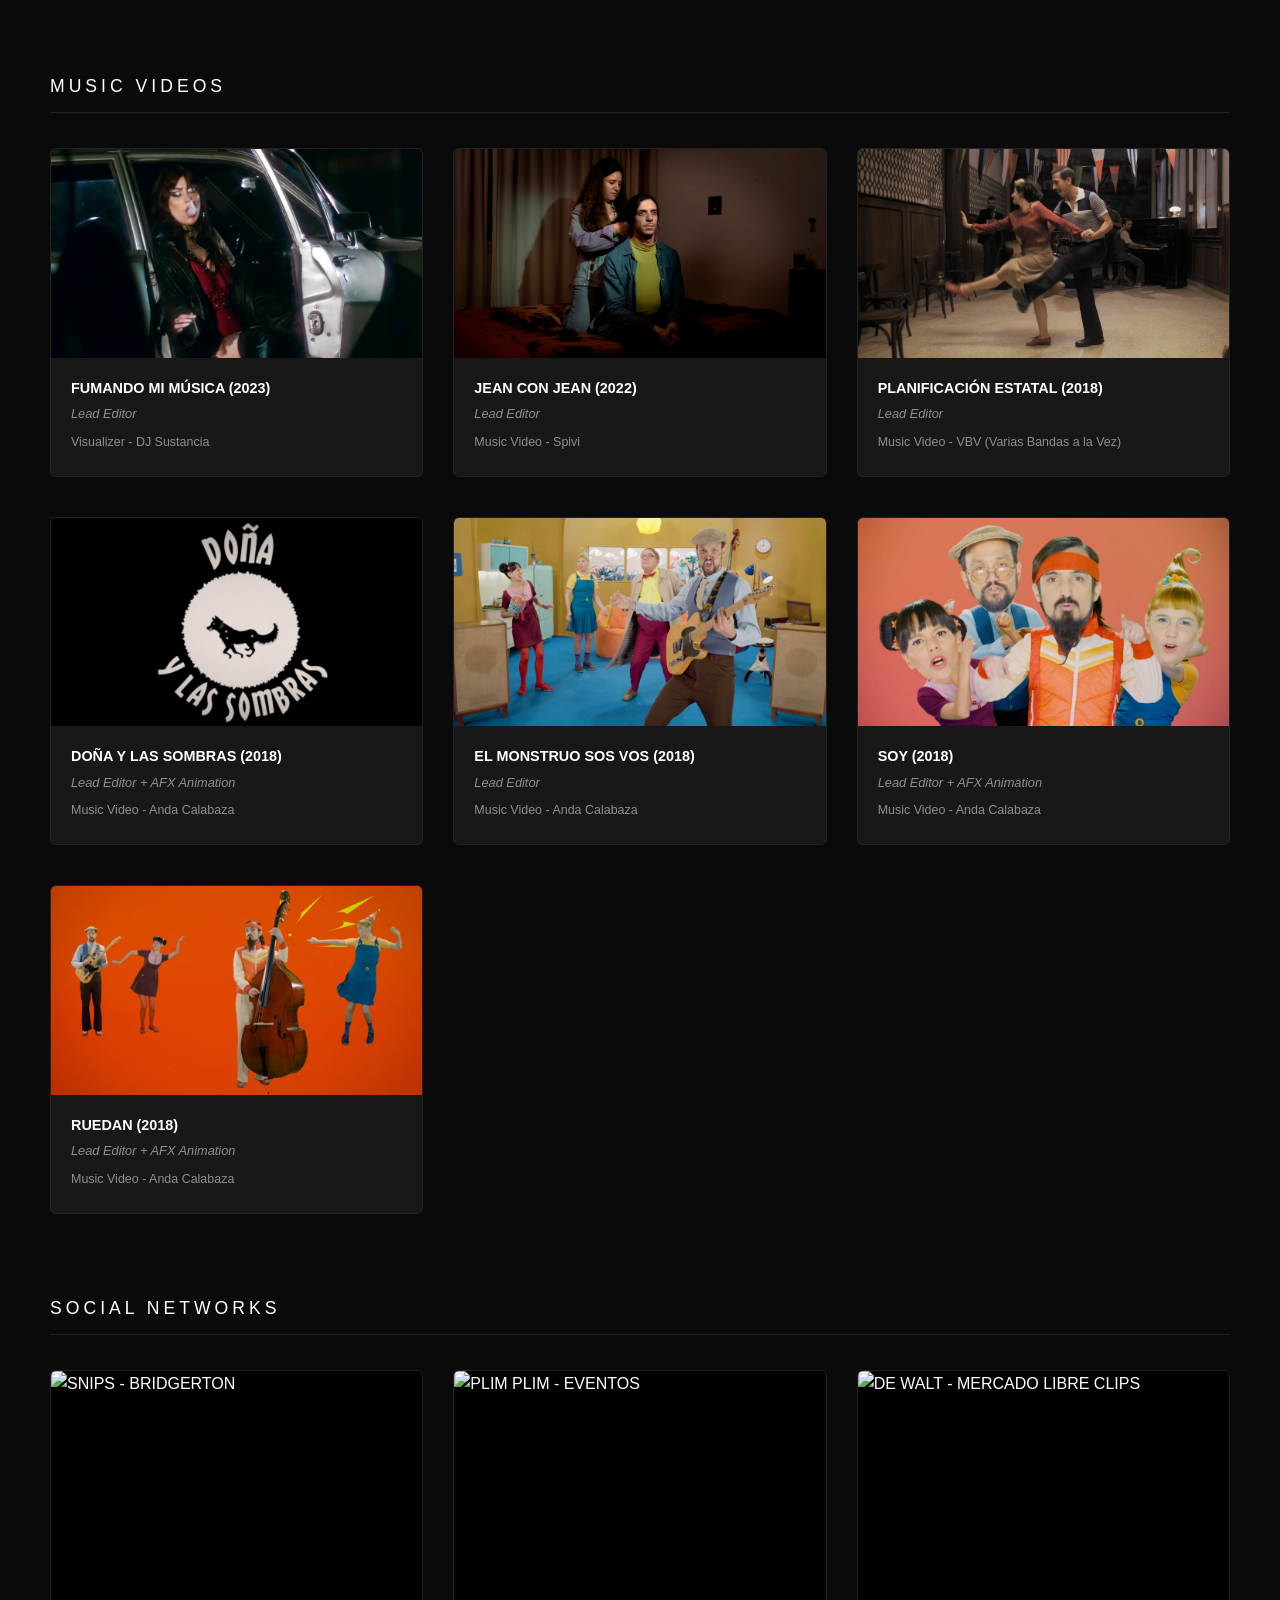
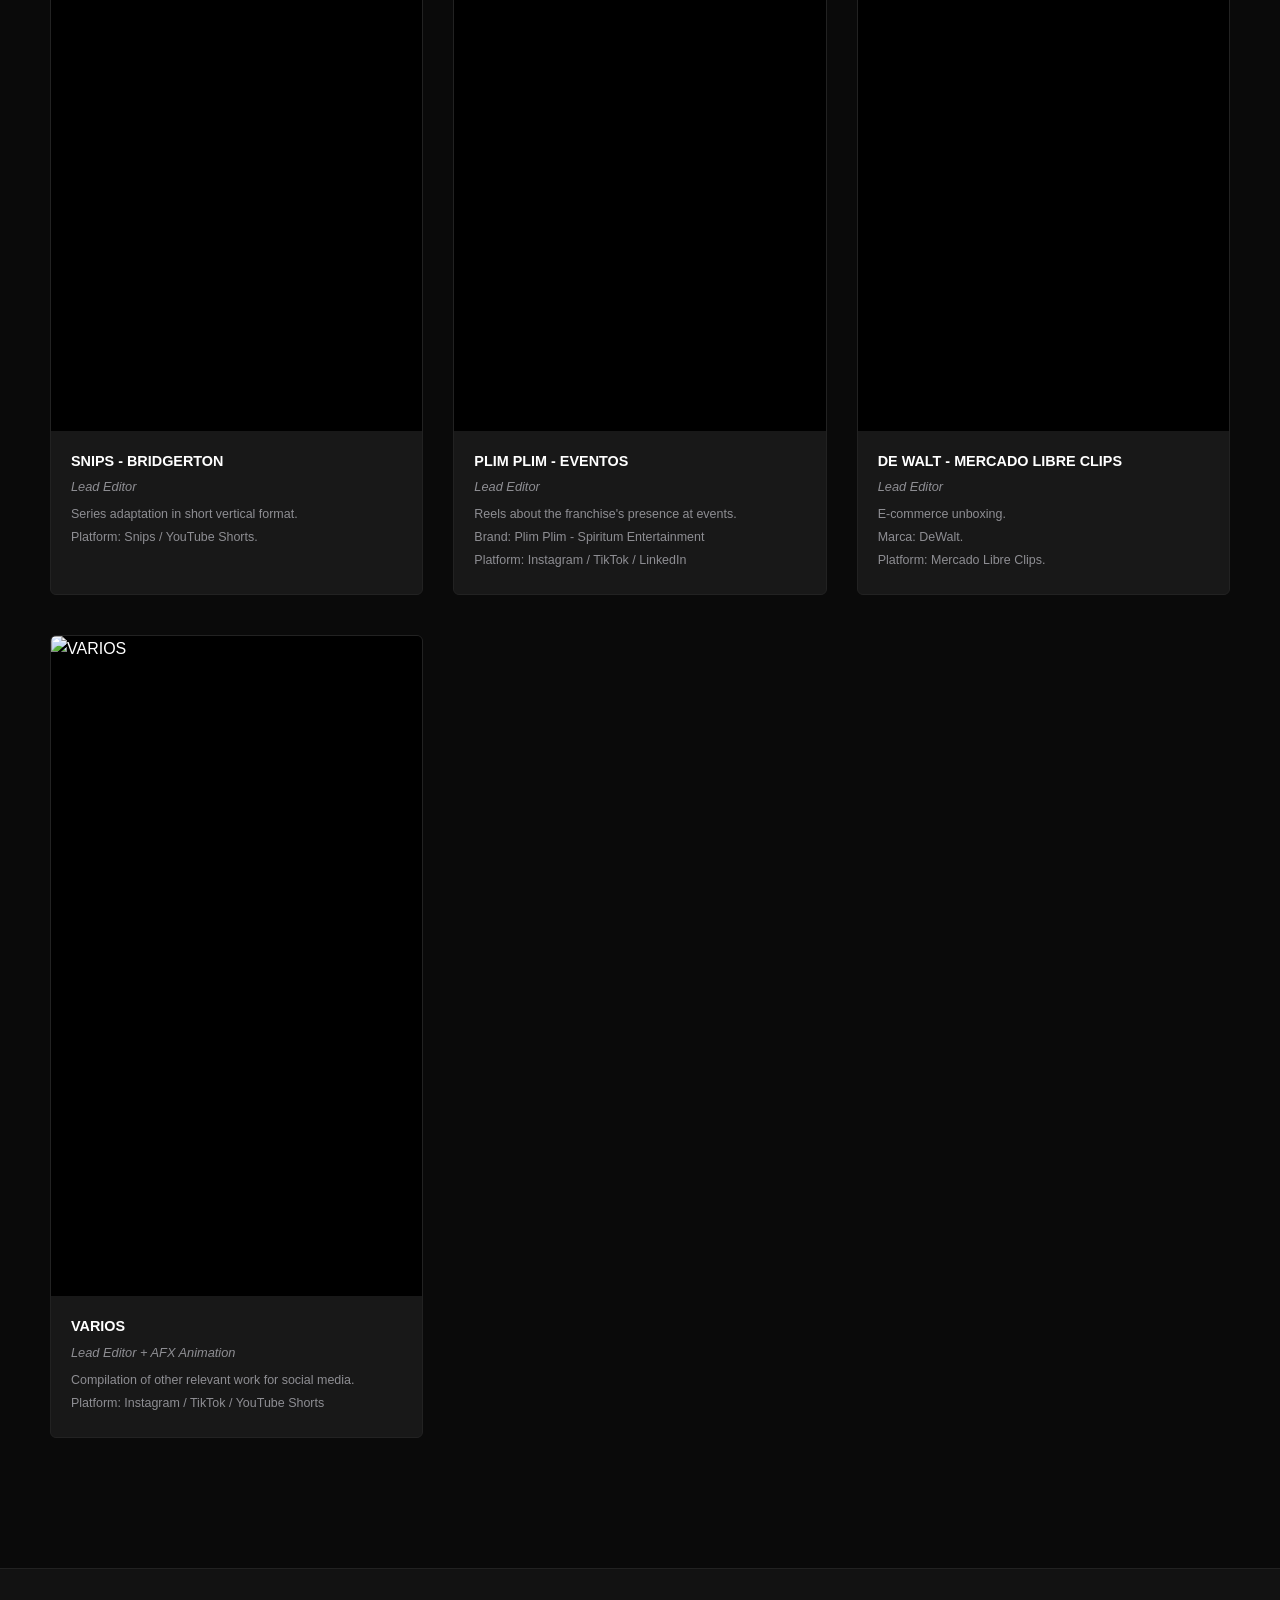
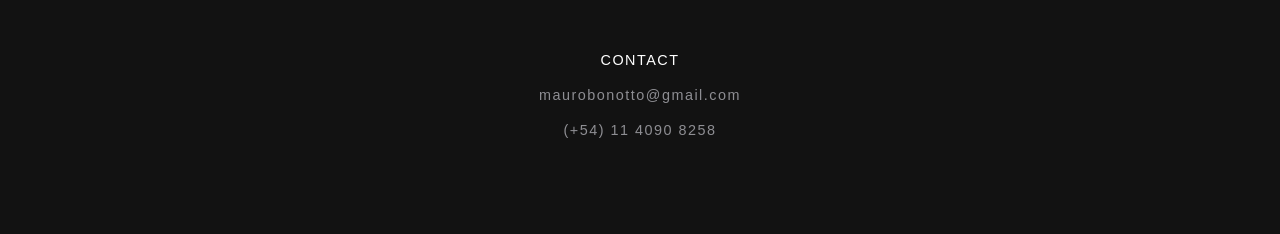
==== commit 8366e6c0: "redes sin portada" ====
--- a/index.html
+++ b/index.html
@@ -60,6 +60,7 @@
             <a href="#comerciales" class="sidebar-link" data-key="cor">COMERCIALES</a>
             <a href="#asistencia" class="sidebar-link" data-key="asi">ASISTENCIA DE EDICIÓN</a>
             <a href="#videoclips" class="sidebar-link" data-key="vid">VIDEOCLIPS</a>
+            <a href="#redes-sociales" class="sidebar-link" data-key="red">REDES SOCIALES</a>
             <div class="sidebar-divider"></div>
             <a href="#" id="sidebarReel" class="sidebar-link">REEL</a>
             <a href="#contacto" id="sidebarContacto" class="sidebar-link" data-key="con">CONTACTO</a>
--- a/styles.css
+++ b/styles.css
@@ -78,7 +78,7 @@
     display: flex;
     align-items: center;
     gap: 8px;
-    margin-right: auto; /* empuja REEL y CONTACTO a la derecha */
+    margin-right: auto;
 }
 
 .nav-links {
@@ -301,6 +301,11 @@
     justify-content: center;
 }
 
+/* Versión vertical para la sección Redes Sociales */
+.image-wrapper.vertical {
+    aspect-ratio: 9 / 16;
+}
+
 .project-title {
     font-size: 0.9rem;
     font-weight: 600;
@@ -322,6 +327,14 @@
     font-size: 0.78rem;
     color: var(--text-muted);
     margin-bottom: 3px;
+}
+
+.project-rol {
+    font-size: 0.8rem;
+    color: var(--text-muted);
+    margin-bottom: 8px;
+    font-style: italic;
+    font-weight: normal;
 }
 
 /* ========== MODAL ========== */
@@ -377,6 +390,50 @@
     width: 100%;
     height: 100%;
     border: 0;
+}
+
+/* Estilo para videos verticales dentro del modal */
+.iframe-container.vertical .video-wrapper {
+    aspect-ratio: 9 / 16;
+}
+
+/* Modal en modo vertical: centrado dinámico */
+.modal-container.vertical-mode {
+    max-width: none;
+    padding: 20px;
+    display: flex;
+    justify-content: center;
+    align-items: center;
+}
+
+.modal-container.vertical-mode .modal-content {
+    width: auto;
+    max-width: 95vw;
+    background: transparent;
+    box-shadow: none;
+}
+
+.modal-container.vertical-mode .iframe-container {
+    height: 80vh;
+    width: auto;
+    max-width: 95vw;
+}
+
+.modal-container.vertical-mode .video-wrapper {
+    height: 100%;
+    width: auto;
+    aspect-ratio: 9 / 16;
+}
+
+.modal-container.vertical-mode .video-wrapper iframe {
+    width: 100%;
+    height: 100%;
+}
+
+@media (max-width: 768px) {
+    .modal-container.vertical-mode .iframe-container {
+        height: 70vh;
+    }
 }
 
 .modal-close {
@@ -477,9 +534,7 @@
     .modal-container { padding: 0 10px; }
     .nav-btn { font-size: 40px; }
     .modal-close { top: -40px; font-size: 28px; }
-    .lang-switch {
-        margin-right: 10px;
-    }
+    .lang-switch { margin-right: 10px; }
 }
 
 @media (max-width: 480px) {
@@ -487,7 +542,6 @@
 }
 
 /* ========== LANGUAGE SWITCH ========== */
-/* Estilos adicionales para el toggle (ya incluidos arriba, se mantienen) */
 .lang-option {
     font-size: 0.7rem;
     font-weight: 500;
